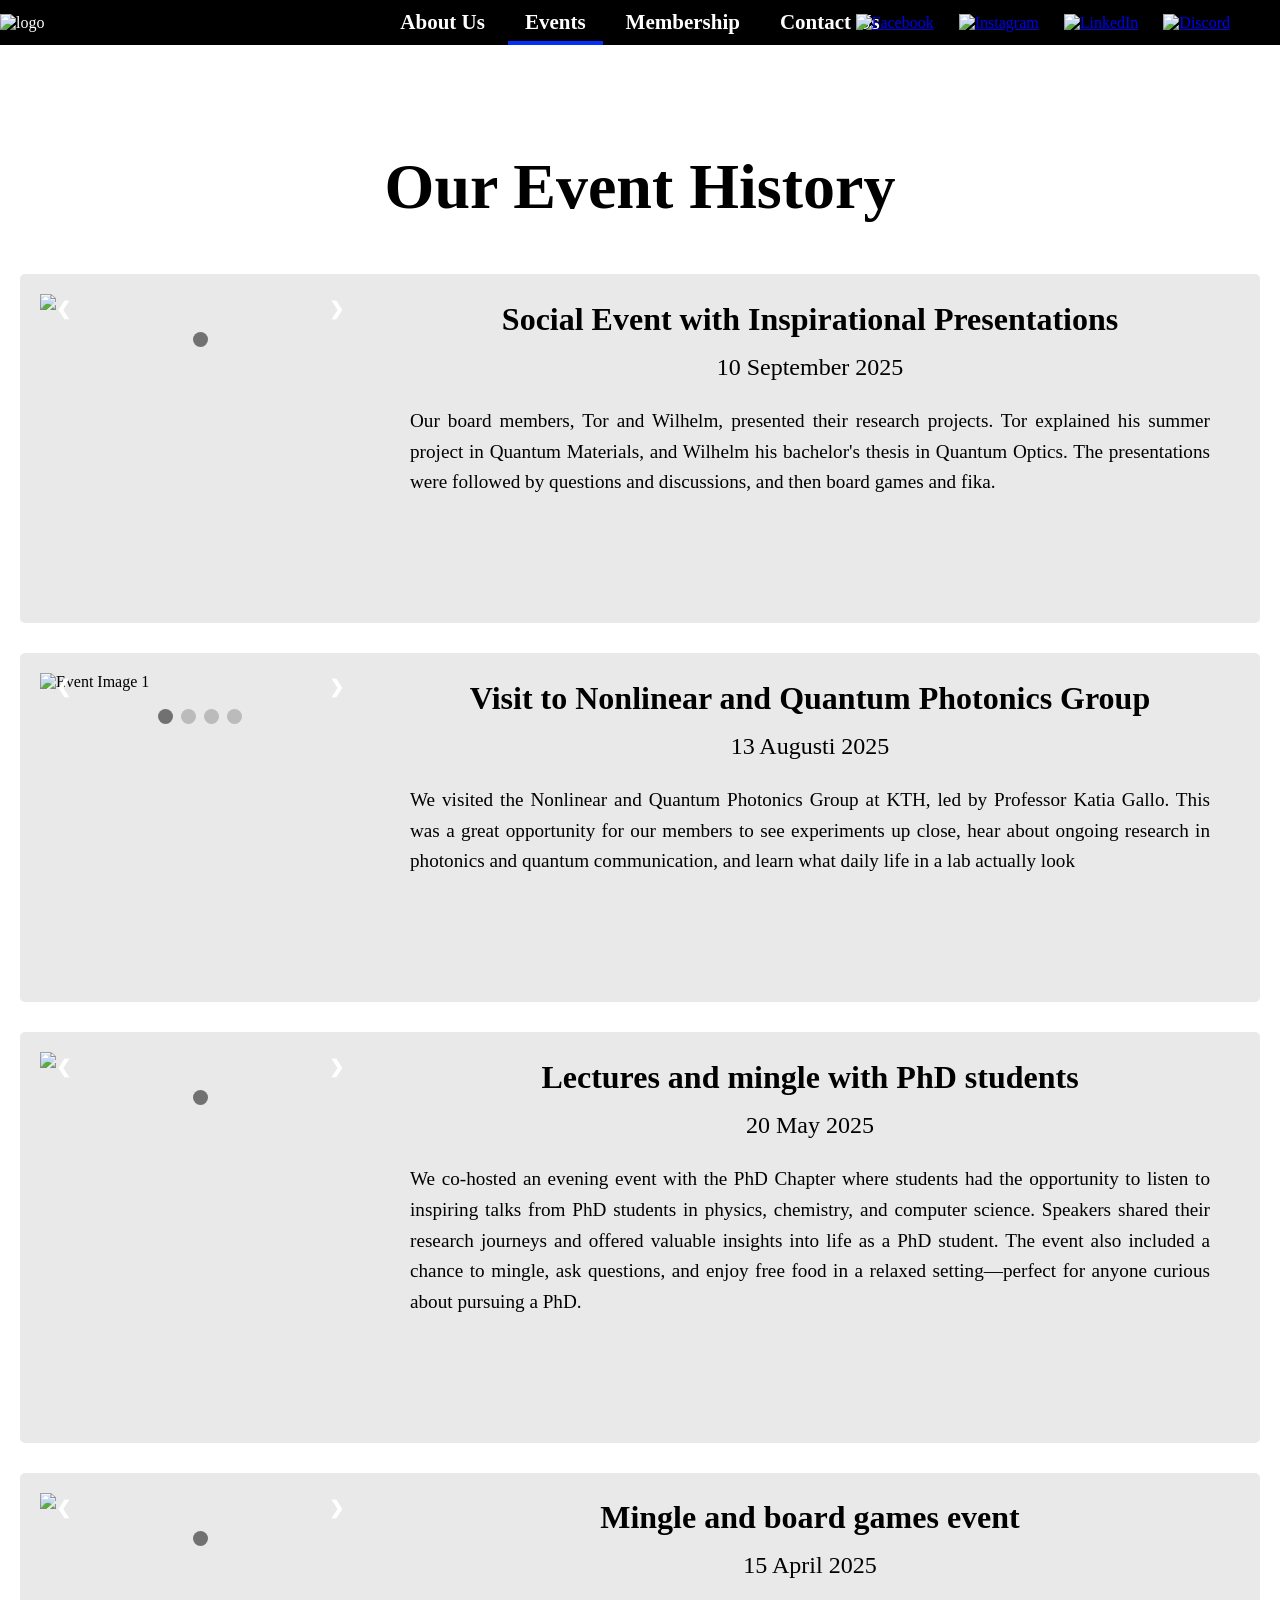
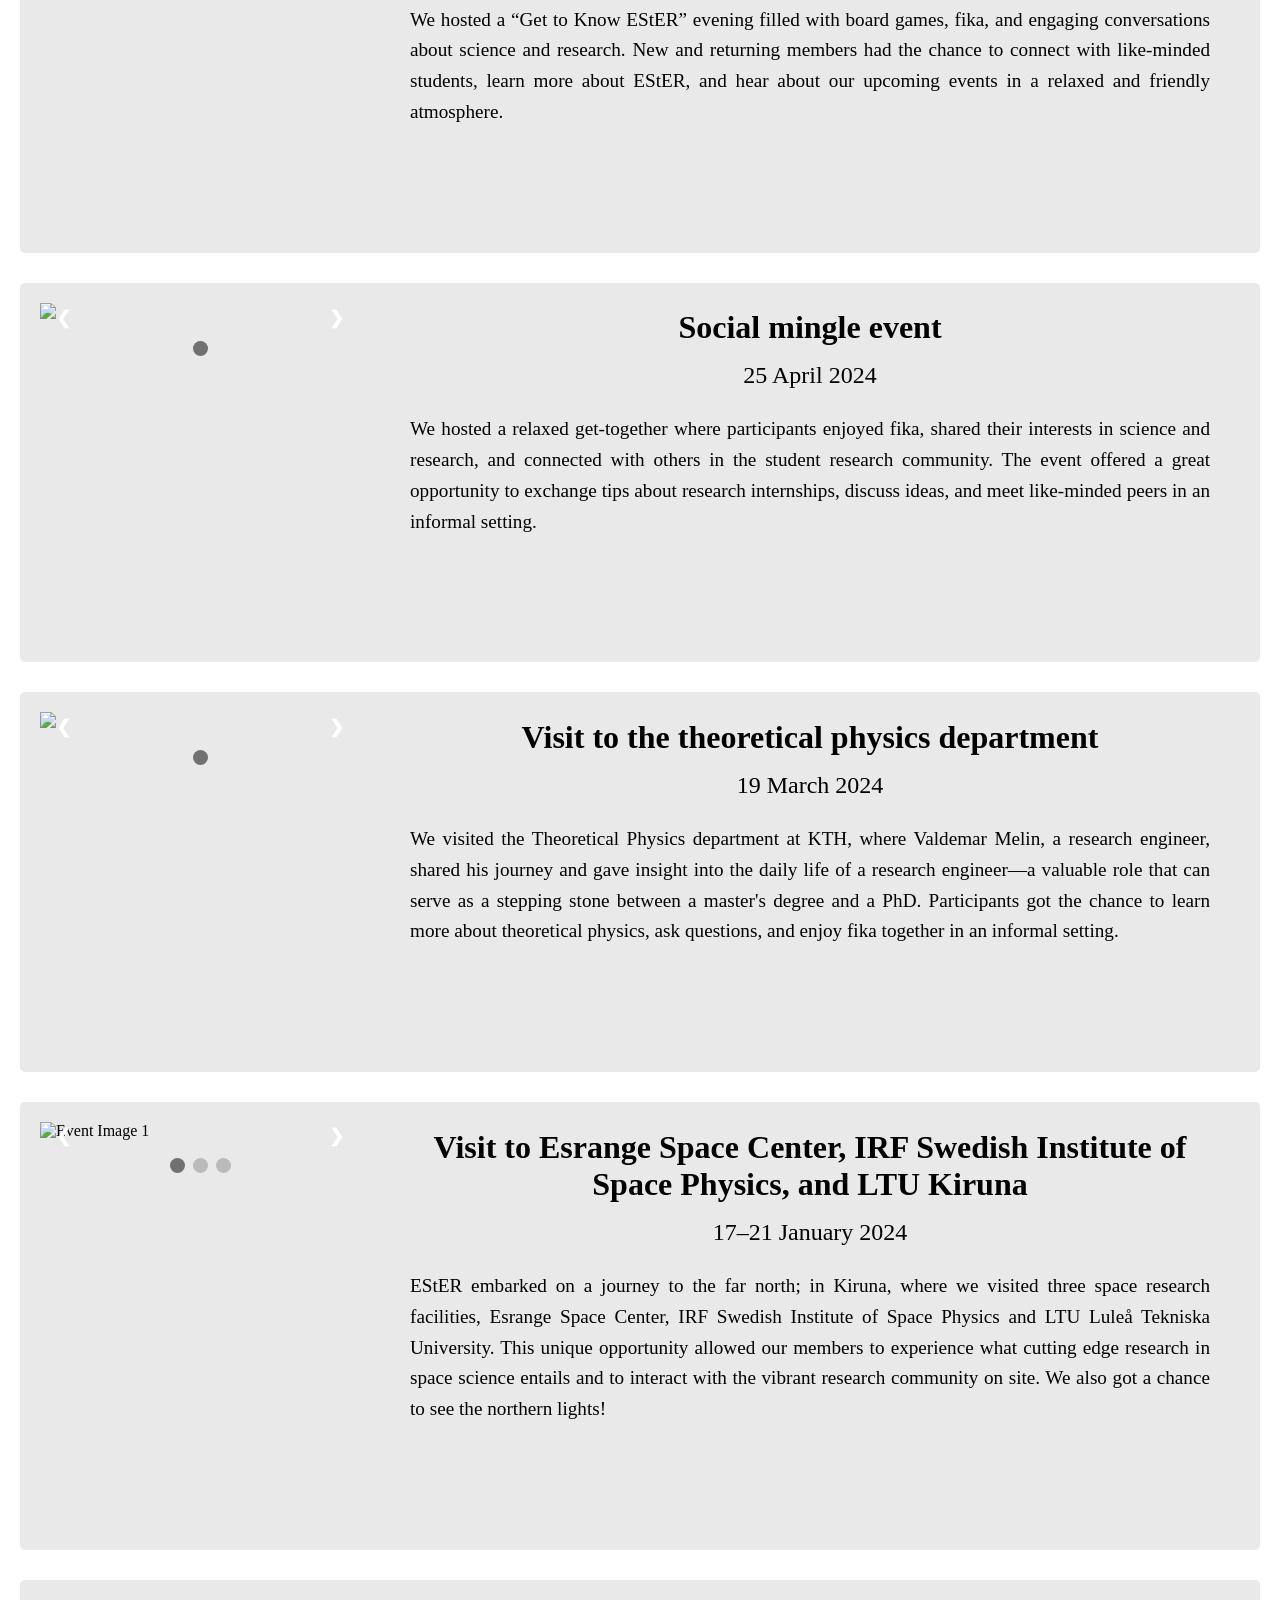
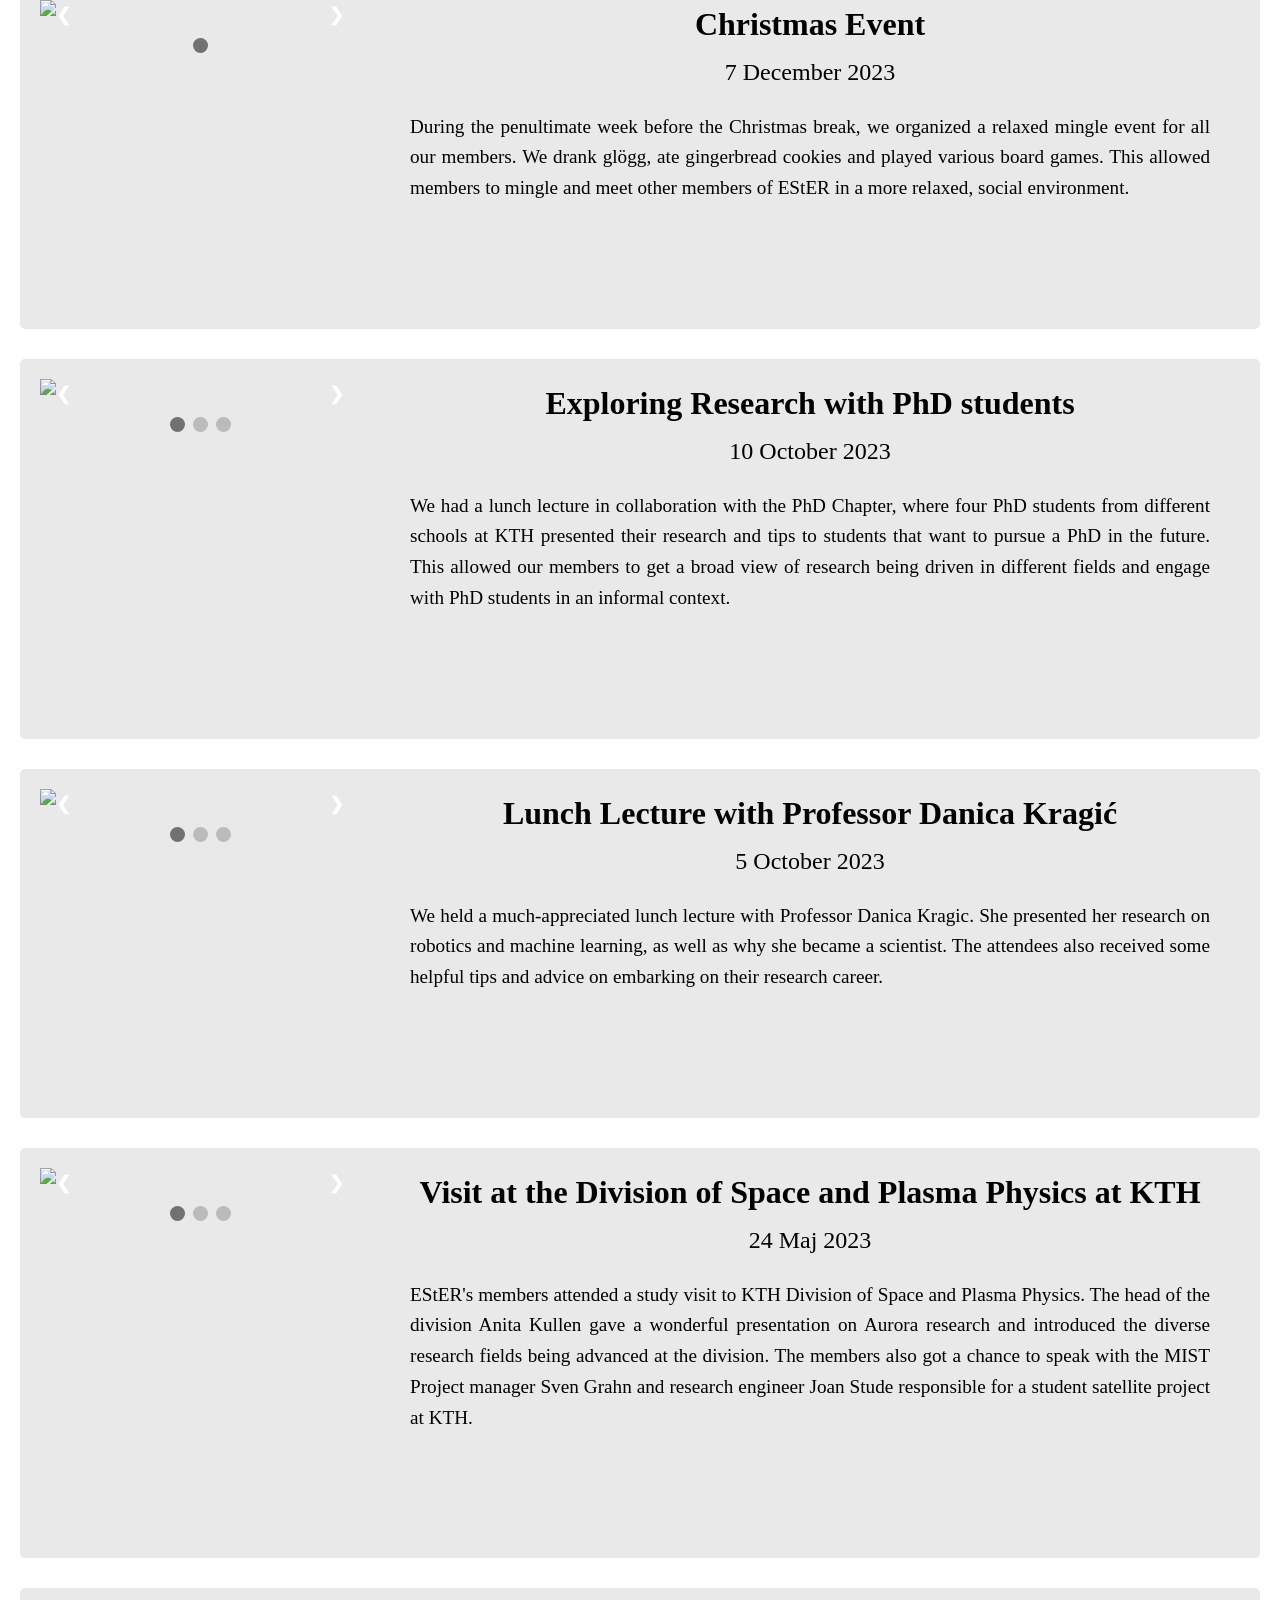
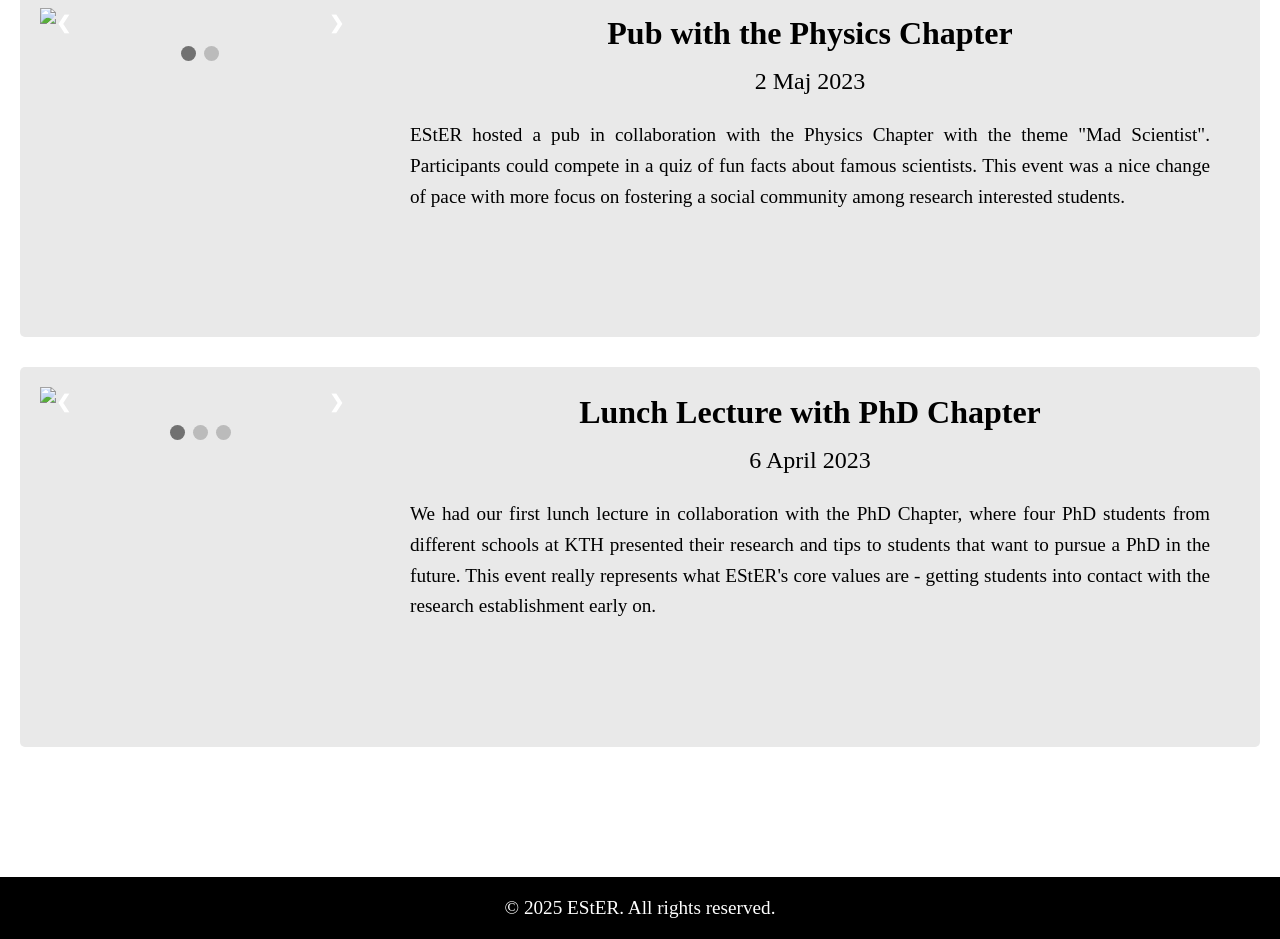
==== events.html @ afee4d82 "Added the two latest events Fixed bug with menu Added the english sign up button" ====
<!DOCTYPE html>
<html lang="en">
<head>
    <meta charset="UTF-8">
    <meta name="viewport" content="width=device-width, initial-scale=1.0">
    <title>Event History - EStER</title>
    <link rel="stylesheet" href="styles.css">
    <script defer src="script.js"></script>
</head>
<body>
    <header>
        <div class="header-container">
          <img id="logo" src="Pictures/logo.png" alt="logo">
          <nav>
            <a href="index.html#AboutUs" >About Us</a>
            <a href="events.html">Events</a>
            <a href="index.html#Membership">Membership</a>
            <a href="index.html#ContactUs">Contact Us</a>
          </nav>
          <div style="width:10%;"><!-- This empty div will balance the logo --></div>

          <div class="social-media-links">
            <a href="https://www.facebook.com/ester.kth" target="_blank">
              <img src="Pictures/facebook_icon.png" alt="Facebook">
            </a>
            <a href="https://www.instagram.com/ester.kth" target="_blank">
              <img src="Pictures/instagram_icon.png" alt="Instagram">
            </a>
            <a href="https://www.linkedin.com/company/esterkth" target="_blank">
              <img src="Pictures/linkedin_icon.png" alt="LinkedIn">
            </a>
            <a href="https://discord.gg/nryDUjJguH" target="_blank">
              <img src="Pictures/discord_icon.png" alt="Discord">
            </a>
            <!-- Add other social media links here -->
          </div>
        </div>
    </header>
    <main> 
        <section>
            <h1>Our Event History</h1>
            <!-- Event cards will go here -->
            <!-- Example of an event entry -->

            <article class="event13">
                <div class="event-content">
                    <div class="event-slideshow">
                        <!-- Slideshow container -->
                        <div class="slideshow-container">
                            <!-- Full-width images with number and caption text -->
                            <div class="mySlides fade">
                                <img src="Pictures/Events/SocialEvent200910/IMG_TOR.jpg" height="400">
                            </div>
                            
                            <!-- Next and previous buttons -->
                            <a class="prev" onclick="plusSlides(-1)">&#10094;</a>
                            <a class="next" onclick="plusSlides(1)">&#10095;</a>
                        </div>
                        <br>
            
                        <!-- The dots/circles -->
                        <div style="text-align:center">
                            <span class="dot" onclick="currentSlide(1)"></span> 
                        </div>
                    </div>
                    
                    <div class="event-details">
                        <h2>Social Event with Inspirational Presentations</h2>
                        <p class="event-date">10 September 2025</p>
                        <p class="event-description">Our board members, Tor and Wilhelm, presented their research projects. Tor explained his summer project in Quantum Materials, and Wilhelm his bachelor's thesis in Quantum Optics. The presentations were followed by questions and discussions, and then board games and fika.</p>
                    </div>
                </div>
            </article>

            <article class="event12">
                <div class="event-content">
                    <div class="event-slideshow">
                        <!-- Slideshow container -->
                        <div class="slideshow-container">
                            <!-- Full-width images with number and caption text -->
                            <div class="mySlides fade">
                                <img src="Pictures/Events/LabTourNQP/BLUELIGHTS.JPG" height="400" alt="Event Image 1">
                            </div>
            
                            <div class="mySlides fade">
                                <img src="Pictures/Events/LabTourNQP/LEC.JPG" height="400" alt="Event Image 2">
                            </div>
            
                            <div class="mySlides fade">
                                <img src="Pictures/Events/LabTourNQP/POINTING.JPG" height="400" alt="Event Image 3">
                            </div>

                            <div class="mySlides fade">
                                <img src="Pictures/Events/LabTourNQP/REDLIGHTS.JPG" height="400" alt="Event Image 4">
                            </div>
            
                            <!-- Next and previous buttons -->
                            <a class="prev" onclick="plusSlides(-1)">&#10094;</a>
                            <a class="next" onclick="plusSlides(1)">&#10095;</a>
                        </div>
                        <br>
            
                        <!-- The dots/circles -->
                        <div style="text-align:center">
                            <span class="dot" onclick="currentSlide(1)"></span> 
                            <span class="dot" onclick="currentSlide(2)"></span> 
                            <span class="dot" onclick="currentSlide(3)"></span>
                            <span class="dot" onclick="currentSlide(4)"></span> 
                        </div>
                    </div>
                    
                    <div class="event-details">
                        <h2>Visit to Nonlinear and Quantum Photonics Group</h2>
                        <p class="event-date">13 Augusti 2025</p>
                        <p class="event-description">We visited the Nonlinear and Quantum Photonics Group at KTH, led by Professor Katia Gallo. This was a great opportunity for our members to see experiments up close, hear about ongoing research in photonics and quantum communication, and learn what daily life in a lab actually look</p>
                    </div>
                </div>
            </article>
            
            <article class="event11">
                <div class="event-content">
                    <div class="event-slideshow">
                        <!-- Slideshow container -->
                        <div class="slideshow-container">
                            <!-- Full-width images with number and caption text -->
                            <div class="mySlides fade">
                                <img src="Pictures/Events/phd_mingle.JPG" height="400">
                            </div>
            
                            <!-- Next and previous buttons -->
                            <a class="prev" onclick="plusSlides(-1)">&#10094;</a>
                            <a class="next" onclick="plusSlides(1)">&#10095;</a>
                        </div>
                        <br>
            
                        <!-- The dots/circles -->
                        <div style="text-align:center">
                            <span class="dot" onclick="currentSlide(1)"></span> 
                        </div>
                    </div>
                    
                    <div class="event-details">
                        <h2>Lectures and mingle with PhD students</h2>
                        <p class="event-date">20 May 2025</p>
                        <p class="event-description">We co-hosted an evening event with the PhD Chapter where students had the opportunity to
                            listen to inspiring talks from PhD students in physics, chemistry, and computer science.
                            Speakers shared their research journeys and offered valuable insights into life as a PhD
                            student. The event also included a chance to mingle, ask questions, and enjoy free food in a
                            relaxed setting—perfect for anyone curious about pursuing a PhD.</p>
                    </div>
                </div>
            </article>

            <article class="event10">
                <div class="event-content">
                    <div class="event-slideshow">
                        <!-- Slideshow container -->
                        <div class="slideshow-container">
                            <!-- Full-width images with number and caption text -->
                            <div class="mySlides fade">
                                <img src="Pictures/Events/social2025.png" height="400">
                            </div>
            
                            <!-- Next and previous buttons -->
                            <a class="prev" onclick="plusSlides(-1)">&#10094;</a>
                            <a class="next" onclick="plusSlides(1)">&#10095;</a>
                        </div>
                        <br>
            
                        <!-- The dots/circles -->
                        <div style="text-align:center">
                            <span class="dot" onclick="currentSlide(1)"></span> 
                        </div>
                    </div>
                    
                    <div class="event-details">
                        <h2>Mingle and board games event</h2>
                        <p class="event-date">15 April 2025</p>
                        <p class="event-description">We hosted a “Get to Know EStER” evening filled with board games, fika, and engaging
                            conversations about science and research. New and returning members had the chance to
                            connect with like-minded students, learn more about EStER, and hear about our upcoming
                            events in a relaxed and friendly atmosphere.</p>
                    </div>
                </div>
            </article>

            <article class="event9">
                <div class="event-content">
                    <div class="event-slideshow">
                        <!-- Slideshow container -->
                        <div class="slideshow-container">
                            <!-- Full-width images with number and caption text -->
                            <div class="mySlides fade">
                                <img src="Pictures/Events/social2024.png" height="400">
                            </div>
            
                            <!-- Next and previous buttons -->
                            <a class="prev" onclick="plusSlides(-1)">&#10094;</a>
                            <a class="next" onclick="plusSlides(1)">&#10095;</a>
                        </div>
                        <br>
            
                        <!-- The dots/circles -->
                        <div style="text-align:center">
                            <span class="dot" onclick="currentSlide(1)"></span> 
                        </div>
                    </div>
                    
                    <div class="event-details">
                        <h2>Social mingle event</h2>
                        <p class="event-date">25 April 2024</p>
                        <p class="event-description">We hosted a relaxed get-together where participants enjoyed fika, shared their interests in
                            science and research, and connected with others in the student research community. The event
                            offered a great opportunity to exchange tips about research internships, discuss ideas, and
                            meet like-minded peers in an informal setting.</p>
                    </div>
                </div>
            </article>

            <article class="event8">
                <div class="event-content">
                    <div class="event-slideshow">
                        <!-- Slideshow container -->
                        <div class="slideshow-container">
                            <!-- Full-width images with number and caption text -->
                            <div class="mySlides fade">
                                <img src="Pictures/Events/valdemar_melin.png" height="400">
                            </div>
            
                            <!-- Next and previous buttons -->
                            <a class="prev" onclick="plusSlides(-1)">&#10094;</a>
                            <a class="next" onclick="plusSlides(1)">&#10095;</a>
                        </div>
                        <br>
            
                        <!-- The dots/circles -->
                        <div style="text-align:center">
                            <span class="dot" onclick="currentSlide(1)"></span> 
                        </div>
                    </div>
                    
                    <div class="event-details">
                        <h2>Visit to the theoretical physics department</h2>
                        <p class="event-date">19 March 2024</p>
                        <p class="event-description">We visited the Theoretical Physics department at KTH, where Valdemar Melin, a research
                            engineer, shared his journey and gave insight into the daily life of a research engineer—a
                            valuable role that can serve as a stepping stone between a master's degree and a PhD.
                            Participants got the chance to learn more about theoretical physics, ask questions, and enjoy
                            fika together in an informal setting.</p>
                    </div>
                </div>
            </article>

            <article class="event7">
                <div class="event-content">
                    <div class="event-slideshow">
                        <!-- Slideshow container -->
                        <div class="slideshow-container">
                            <!-- Full-width images with number and caption text -->
                            <div class="mySlides fade">
                                <img src="Pictures/Events/Kiruna/IRF.jpeg" height="400" alt="Event Image 1">
                            </div>
            
                            <div class="mySlides fade">
                                <img src="Pictures/Events/Kiruna/rocket.jpg" height="400" alt="Event Image 2">
                            </div>
            
                            <div class="mySlides fade">
                                <img src="Pictures/Events/Kiruna/cafeteria.jpg" height="400" alt="Event Image 3">
                            </div>
            
                            <!-- Next and previous buttons -->
                            <a class="prev" onclick="plusSlides(-1)">&#10094;</a>
                            <a class="next" onclick="plusSlides(1)">&#10095;</a>
                        </div>
                        <br>
            
                        <!-- The dots/circles -->
                        <div style="text-align:center">
                            <span class="dot" onclick="currentSlide(1)"></span> 
                            <span class="dot" onclick="currentSlide(2)"></span> 
                            <span class="dot" onclick="currentSlide(3)"></span> 
                        </div>
                    </div>
                    
                    <div class="event-details">
                        <h2>Visit to Esrange Space Center, IRF Swedish Institute of Space Physics, and LTU Kiruna</h2>
                        <p class="event-date">17&ndash;21 January 2024</p>
                        <p class="event-description">EStER embarked on a journey to the far north; in Kiruna, where we visited three space research facilities, Esrange Space Center, IRF Swedish Institute of Space Physics and LTU Lule&aring; Tekniska University. This unique opportunity allowed our members to experience what cutting edge research in space science entails and to interact with the vibrant research community on site. We also got a chance to see the northern lights!</p>
                    </div>
                </div>
            </article>

            <article class="event6">
                <div class="event-content">
                    <div class="event-slideshow">
                        <!-- Slideshow container -->
                        <div class="slideshow-container">
                            <!-- Full-width images with number and caption text -->
                            <div class="mySlides fade">
                                <img src="Pictures/Events/Christmas/instagram-christmas-event.png" height="400">
                            </div>
            
                            <!-- Next and previous buttons -->
                            <a class="prev" onclick="plusSlides(-1)">&#10094;</a>
                            <a class="next" onclick="plusSlides(1)">&#10095;</a>
                        </div>
                        <br>
            
                        <!-- The dots/circles -->
                        <div style="text-align:center">
                            <span class="dot" onclick="currentSlide(1)"></span> 
                        </div>
                    </div>
                    
                    <div class="event-details">
                        <h2>Christmas Event</h2>
                        <p class="event-date">7 December 2023</p>
                        <p class="event-description">During the penultimate week before the Christmas break, we organized a relaxed mingle event for all our members. We drank gl&ouml;gg, ate gingerbread cookies and played various board games. This allowed members to mingle and meet other members of EStER in a more relaxed, social environment.</p>
                    </div>
                </div>
            </article>

            <article class="event5">
                <div class="event-content">
                    <div class="event-slideshow">
                        <!-- Slideshow container -->
                        <div class="slideshow-container">
                            <!-- Full-width images with number and caption text -->
                            <div class="mySlides fade">
                                <img src="Pictures/Events/PhDChapter3/IMG_0567.jpg" height="400">
                            </div>
            
                            <div class="mySlides fade">
                                <img src="Pictures/Events/PhDChapter3/IMG_0568.jpg" height="400">
                            </div>
            
                            <div class="mySlides fade">
                                <img src="Pictures/Events/PhDChapter3/IMG_0570.jpg" height="400">
                            </div>
            
                            <!-- Next and previous buttons -->
                            <a class="prev" onclick="plusSlides(-1)">&#10094;</a>
                            <a class="next" onclick="plusSlides(1)">&#10095;</a>
                        </div>
                        <br>
            
                        <!-- The dots/circles -->
                        <div style="text-align:center">
                            <span class="dot" onclick="currentSlide(1)"></span> 
                            <span class="dot" onclick="currentSlide(2)"></span> 
                            <span class="dot" onclick="currentSlide(3)"></span> 
                        </div>
                    </div>
                    
                    <div class="event-details">
                        <h2>Exploring Research with PhD students</h2>
                        <p class="event-date">10 October 2023</p>
                        <p class="event-description">We had a lunch lecture in collaboration with the PhD Chapter, where four PhD students from different schools at KTH presented their research and tips to students that want to pursue a PhD in the future. This allowed our members to get a broad view of research being driven in different fields and engage with PhD students in an informal context.</p>
                    </div>
                </div>
            </article>

            <article class="event4">
                <div class="event-content">
                    <div class="event-slideshow">
                        <!-- Slideshow container -->
                        <div class="slideshow-container">
                            <!-- Full-width images with number and caption text -->
                            <div class="mySlides fade">
                                <img src="Pictures/Events/DanicaLunchLecture/IMG_0462.jpg" height="400">
                            </div>
            
                            <div class="mySlides fade">
                                <img src="Pictures/Events/DanicaLunchLecture/DSC_4366.JPG" height="400">
                            </div>
            
                            <div class="mySlides fade">
                                <img src="Pictures/Events/DanicaLunchLecture/IMG_0465.jpg" height="400">
                            </div>
            
                            <!-- Next and previous buttons -->
                            <a class="prev" onclick="plusSlides(-1)">&#10094;</a>
                            <a class="next" onclick="plusSlides(1)">&#10095;</a>
                        </div>
                        <br>
            
                        <!-- The dots/circles -->
                        <div style="text-align:center">
                            <span class="dot" onclick="currentSlide(1)"></span> 
                            <span class="dot" onclick="currentSlide(2)"></span> 
                            <span class="dot" onclick="currentSlide(3)"></span> 
                        </div>
                    </div>
                    
                    <div class="event-details">
                        <h2>Lunch Lecture with Professor Danica Kragi&#263;</h2>
                        <p class="event-date">5 October 2023</p>
                        <p class="event-description">We held a much-appreciated lunch lecture with Professor Danica Kragic. She presented her research on robotics and machine learning, as well as why she became a scientist. The attendees also received some helpful tips and advice on embarking on their research career.</p>
                    </div>
                </div>
            </article>

            <article class="event3">
                <div class="event-content">
                    <div class="event-slideshow">
                        <!-- Slideshow container -->
                        <div class="slideshow-container">
                            <!-- Full-width images with number and caption text -->
                            <div class="mySlides fade">
                                <img src="Pictures/Events/SPPVisit/IMG_4435.jpg" height="400">
                            </div>
            
                            <div class="mySlides fade">
                                <img src="Pictures/Events/SPPVisit/IMG_4436.jpg" height="400">
                            </div>
            
                            <div class="mySlides fade">
                                <img src="Pictures/Events/SPPVisit/IMG_5540.jpg" height="400">
                            </div>
            
                            <!-- Next and previous buttons -->
                            <a class="prev" onclick="plusSlides(-1)">&#10094;</a>
                            <a class="next" onclick="plusSlides(1)">&#10095;</a>
                        </div>
                        <br>
            
                        <!-- The dots/circles -->
                        <div style="text-align:center">
                            <span class="dot" onclick="currentSlide(1)"></span> 
                            <span class="dot" onclick="currentSlide(2)"></span> 
                            <span class="dot" onclick="currentSlide(3)"></span> 
                        </div>
                    </div>
                    
                    <div class="event-details">
                        <h2>Visit at the Division of Space and Plasma Physics at KTH</h2>
                        <p class="event-date">24 Maj 2023</p>
                        <p class="event-description">EStER's members attended a study visit to KTH Division of Space and Plasma Physics. The head of the division Anita Kullen gave a wonderful presentation on Aurora research and introduced the diverse research fields being advanced at the division. The members also got a chance to speak with the MIST Project manager Sven Grahn and research engineer Joan Stude responsible for a student satellite project at KTH.</p>
                    </div>
                </div>
            </article>

            <article class="event2">
                <div class="event-content">
                    <div class="event-slideshow">
                        <!-- Slideshow container -->
                        <div class="slideshow-container">
                            <!-- Full-width images with number and caption text -->
                            <div class="mySlides fade">
                                <img src="Pictures/Events/PhysicsChapterPub/IMG_4289.jpg" height="400">
                            </div>

                            <div class="mySlides fade">
                                <img src="Pictures/Events/PhysicsChapterPub/IMG_4291.jpg" height="400">
                            </div>
            
                            <!-- Next and previous buttons -->
                            <a class="prev" onclick="plusSlides(-1)">&#10094;</a>
                            <a class="next" onclick="plusSlides(1)">&#10095;</a>
                        </div>
                        <br>
            
                        <!-- The dots/circles -->
                        <div style="text-align:center">
                            <span class="dot" onclick="currentSlide(1)"></span> 
                            <span class="dot" onclick="currentSlide(2)"></span> 
                        </div>
                    </div>
                    
                    <div class="event-details">
                        <h2>Pub with the Physics Chapter</h2>
                        <p class="event-date">2 Maj 2023</p>
                        <p class="event-description">EStER hosted a pub in collaboration with the Physics Chapter with the theme "Mad Scientist". Participants could compete in a quiz of fun facts about famous scientists. This event was a nice change of pace with more focus on fostering a social community among research interested students.</p>
                    </div>
                </div>
            </article>

            <article class="event1">
                <div class="event-content">
                    <div class="event-slideshow">
                        <!-- Slideshow container -->
                        <div class="slideshow-container">
                            <!-- Full-width images with number and caption text -->
                            <div class="mySlides fade">
                                <img src="Pictures/Events/PhDChapter1/IMG_4194.jpg" height="400">
                            </div>
            
                            <div class="mySlides fade">
                                <img src="Pictures/Events/PhDChapter1/IMG_4195.jpg" height="400">
                            </div>
            
                            <div class="mySlides fade">
                                <img src="Pictures/Events/PhDChapter1/IMG_4197.jpg" height="400">
                            </div>
            
                            <!-- Next and previous buttons -->
                            <a class="prev" onclick="plusSlides(-1)">&#10094;</a>
                            <a class="next" onclick="plusSlides(1)">&#10095;</a>
                        </div>
                        <br>
            
                        <!-- The dots/circles -->
                        <div style="text-align:center">
                            <span class="dot" onclick="currentSlide(1)"></span> 
                            <span class="dot" onclick="currentSlide(2)"></span> 
                            <span class="dot" onclick="currentSlide(3)"></span> 
                        </div>
                    </div>
                    
                    <div class="event-details">
                        <h2>Lunch Lecture with PhD Chapter</h2>
                        <p class="event-date">6 April 2023</p>
                        <p class="event-description">We had our first lunch lecture in collaboration with the PhD Chapter, where four PhD students from different schools at KTH presented their research and tips to students that want to pursue a PhD in the future. This event really represents what EStER's core values are - getting students into contact with the research establishment early on.</p>
                    </div>
                </div>
            </article>
            
            <!-- More event entries -->
        </section>
    </main> 
    <footer>
        <p>&copy; 2025 EStER. All rights reserved.</p>
    </footer>
</body>
</html>
---- styles.css ----
@font-face {
font-family: 'WixMadeforDisplay-VariableFont';
src: url('WixMadeforDisplay-VariableFont_wght.ttf')
}
body {
margin: 0;
padding: 0;
font-family: 'WixMadeforDisplay-VariableFont';
}
/* Header styles */
header {
background-color: #000000;
font-family: 'WixMadeforDisplay-VariableFont';
color: #ffffff;
position: fixed;
top: 0;
left: 0;
width: 100%;
z-index: 10;
}
.header-container {
display: flex;
justify-content: space-between;
align-items: center;
position: relative;
height: 100%;
}
/* Navigation links */
nav {
position: relative;
display: flex;
justify-content: center;
align-items: center;
}
nav a {
position: relative;
margin: 0 0px;
padding: 10px 20px;
color: #ffffff;
text-decoration: none;
font-weight: bold;
font-size: 21px;
}
nav a::before, nav a:hover::before {
content: '';
display: inline-block;
position: absolute;
bottom: 0;
left: 0;
width: 0;
height: 4px;
background-color: #002fff; /* 46b2ff#1017a7*/
}
nav :not(.active):hover::before {
width: calc(100% - 6px);
margin: 0 3px;
background-color: #002fffa9; /* Change this color for the hover line */
}
nav a.active::before {
position: absolute;
width: calc(100% - 6px);
margin: 0 3px;
right: auto;
}


/* kill the gray/white click highlight */
nav a,
nav a:hover,
nav a:active,
nav a:focus {
  background: transparent !important;
  box-shadow: none !important;
}

/* accessibility: show outline only for keyboard navigation */
nav a:focus {
  outline: none;
}
nav a:focus-visible {
  outline: 2px solid #002fff;
  outline-offset: 4px;
}

/* avoid mobile tap highlight */
nav {
  -webkit-tap-highlight-color: transparent;
}



/* Logo */
#logo {
width: 10%;
transition: size 0.5s;
transition: background-color 0.3s ease;
cursor: pointer;
}
#logo:hover {
transform: scale(1.1);
}
.logo-link {
display: inline-block;
text-decoration: none;
}
/* Section styles */
section {
padding: 100px 0;
}
section h2 {
font-size: 2em;
margin-bottom: 40px;
text-align: center;
}
section p {
font-size: 1.2em;
line-height: 1.6;
max-width: 800px;
margin: 0 auto;
text-align: justify;
}

#signin-container {
    background-image: url('Pictures/membership_button.jpg');
}
#signin-link {
    text-decoration: none;  /* Optional: This will remove the underline from the link */
    color: rgb(0, 0, 0);  /* Change the color of the text to ensure it is visible against your background image */
}
.signin-button {
    display: inline-block;
    padding: 10px 20px;
    background-color: blue;
    color: white;
    text-decoration: none;
    border-radius: 5px;
    font-size: 18px;
    border: none;
    cursor: pointer;
}


/* Banner styles */
.banner {
position: relative;
height: calc(78vh - var(--header-height, 80px));
margin-top: var(--header-height, 80px);
display: flex;
align-items: center;
justify-content: center;
flex-direction: column;
text-align: center;
background-image: url('Pictures/background.jpg'); /* Replace with your image path */
background-size: cover; /* This will make sure the image covers the whole element */
background-position: center;
}
.banner h1 {
font-size: 4em;
margin: 0;
text-align: center;
margin-bottom: 10px;
}
.banner h2 {
font-size: 3em;
margin: 0;
text-align: center;
}
/* Image and text layout */
.image-text-container {
display: flex;
align-items: flex-start;
}
.image-text-container img {
width: 300px; /* Adjust the width as needed */
margin-right: 20px; /* Adjust the spacing between the image and text */
margin-top: 40px; /* Adjust as needed for more or less space */
}
.content-wrapper {
max-width: 800px; /* Adjust as needed, this should match the width of your text blocks */
margin: 0 auto; /* This centers the content-wrapper */
}
/* Center the image to the left */
.image-text-container p {
text-align: justify;
margin-top: 40px; /* Adjust as needed for more or less space */
}
/* Footer styles */
footer {
background-color: #000000;
padding: 20px 0;
color: #fff;
text-align: center;
}
footer p {
margin: 0;
font-size: 1.2em;
}

.event-images {
    display: flex;
    justify-content: center; /* Centers children horizontally */
    align-items: center; /* Centers children vertically (if you have varying image heights) */
    flex-wrap: wrap; /* Allows images to wrap onto the next line */
    gap: 10px; /* Optional: Adds some space between the images */
}

.event-images img {
    max-width: 25%; /* Ensures images are responsive and do not overflow their container */
    height: auto; /* Maintains aspect ratio */
}

.event-details h2 {
    margin-bottom: 10px; /* Adjusts the space between the title and the date */
    text-align: center; /* Centers the title if desired */
}

.event-details .event-date {
    margin-top: 0;
    margin-bottom: 20px; /* Adjusts the space between the date and the description */
    text-align: center; /* Centers the date if desired */
    font-size: 1.5em; /* Adjusts the size of the date text if needed */
}

.event-description {
    margin-bottom: 125px; /* Adjust this value to achieve the desired spacing */
}

section h1 {
    text-align: center; /* Centers the title text */
    font-size: 64px; /* Increases the font size, adjust as needed */
    margin-top: 50px; /* Adds space above the title, adjust as needed */
    margin-bottom: 50px; /* Adds space below the title, adjust as needed */
}

/* SOCIAL MEDIA ICONS */

.social-media-links {
    position: absolute;
    right: 50px;
    top: 50%;
    transform: translateY(-50%);
    display: flex;
    align-items: center;
}
  
.social-media-links a {
    margin-left: 25px; /* Space between icons */
}
  
.social-media-links img {
    width: 40px; /* Adjust size as needed */
    height: auto;
}


            /* EVENT PAGE SLIDESHOW */
.event-content {
    display: flex;
    flex-wrap: wrap; /* Allows the content to wrap onto the next line */
    justify-content: space-between; /* Spaces out the content evenly */
    align-items: stretch; /* Aligns items to the top */
    margin-left: auto; /* Centers the content horizontally */
    margin-right: auto; /* Centers the content horizontally */
    max-width: 1200px; /* Adjust the max width as needed */
    padding: 0 20px; /* Adds padding to the left and right */
    background-color: #e9e9e9; /* This will set the background color to gray */
    border-radius: 5px; /* Optional: adds rounded corners to the container */
    overflow: hidden; /* Ensures the content does not overflow the rounded corners */
    margin-bottom: 30px;
    
}


@media only screen and (max-width: 600px) {
    .event-slideshow, .event-details {
        margin-bottom: 20px; /* Adds space between the units on smaller screens */
    }
}


.event-slideshow {
    flex-basis: calc(30% - 40px); /* Adjusts the width minus the margin */
    margin: 20px 20px 20px 0;
}

.event-details {
    flex: 1; /* Takes up the remaining space */
    padding-left: 10px; /* Keeps some space inside the details section */
    padding-right: 10px;
}

/* Slideshow container */
.slideshow-container {
  max-width: 100%;
  position: relative;
  margin: auto;
}

/* Hide the images by default */
.mySlides {
    display: none;
}

/* Next & previous buttons */
.prev, .next {
    cursor: pointer;
    position: absolute;
    top: 50%;
    width: auto;
    padding: 16px;
    margin-top: -22px;
    color: white;
    font-weight: bold;
    font-size: 18px;
    transition: 0.6s ease;
    border-radius: 0 3px 3px 0;
    user-select: none;
}

/* Position the "next button" to the right */
.next {
    right: 0;
    border-radius: 3px 0 0 3px;
}

/* On hover, add a black background color with a little bit see-through */
.prev:hover, .next:hover {
    background-color: rgba(0,0,0,0.8);
}

/* Caption text */
.text {
    color: #f2f2f2;
    font-size: 15px;
    padding: 8px 12px;
    position: absolute;
    bottom: 8px;
    width: 100%;
    text-align: center;
}

/* Number text (1/3 etc) */
.numbertext {
    color: #f2f2f2;
    font-size: 12px;
    padding: 8px 12px;
    position: absolute;
    top: 0;
}

/* The dots/bullets/indicators */
.dot {
    cursor: pointer;
    height: 15px;
    width: 15px;
    margin: 0 2px;
    background-color: #bbb;
    border-radius: 50%;
    display: inline-block;
    transition: background-color 0.1s ease;
}

.active, .dot:hover {
    background-color: #717171;
}

@keyframes fade {
    from {opacity: .4} 
    to {opacity: 1}
}

/* On smaller screens, you might want to decrease the size of the slideshow and the details section */
@media only screen and (max-width: 600px) {
    .event-content {
        flex-direction: column;
    }
    .event-details {
        order: 1; /* This will ensure that the text appears after the image on smaller screens */
    }
}

.join-button {
  margin-top: 20px;
  display: inline-flex;      
  align-items: center;       /* vertical centering */
  justify-content: center;   /* horizontal centering */
  height: 70px;              /* FIXED vertical size */
  width: 230px;              /* optional: same width too */
  
  background-color: #002fff;
  color: white;
  font-size: 22px;
  font-weight: bold;
  text-decoration: none;
  border-radius: 12px;
  box-shadow: 0 8px 20px rgba(0,0,0,0.25);
  transition: transform 0.2s ease, background-color 0.3s ease;
}
  .join-button:hover {
    /*background-color: #ffffff;      /* darker hover color */
    transform: scale(1.05);         /* slight zoom effect */
  }
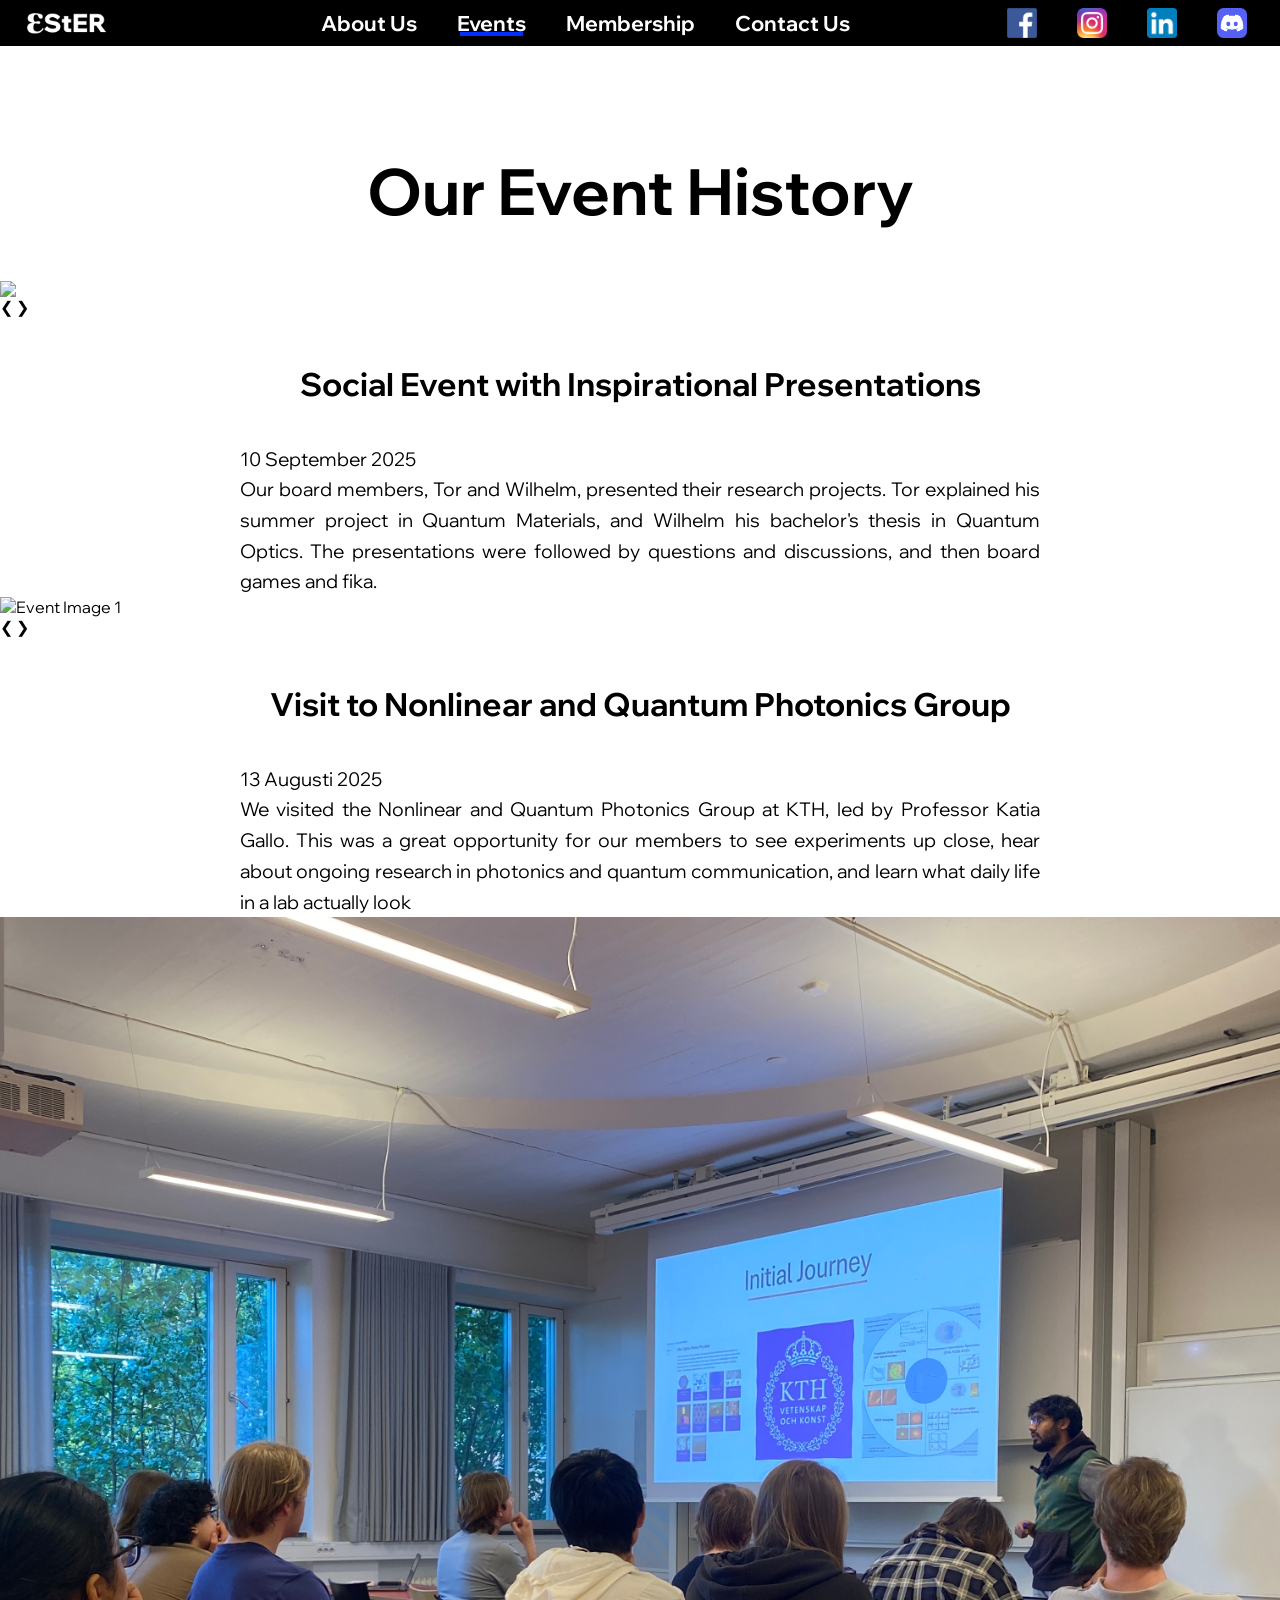
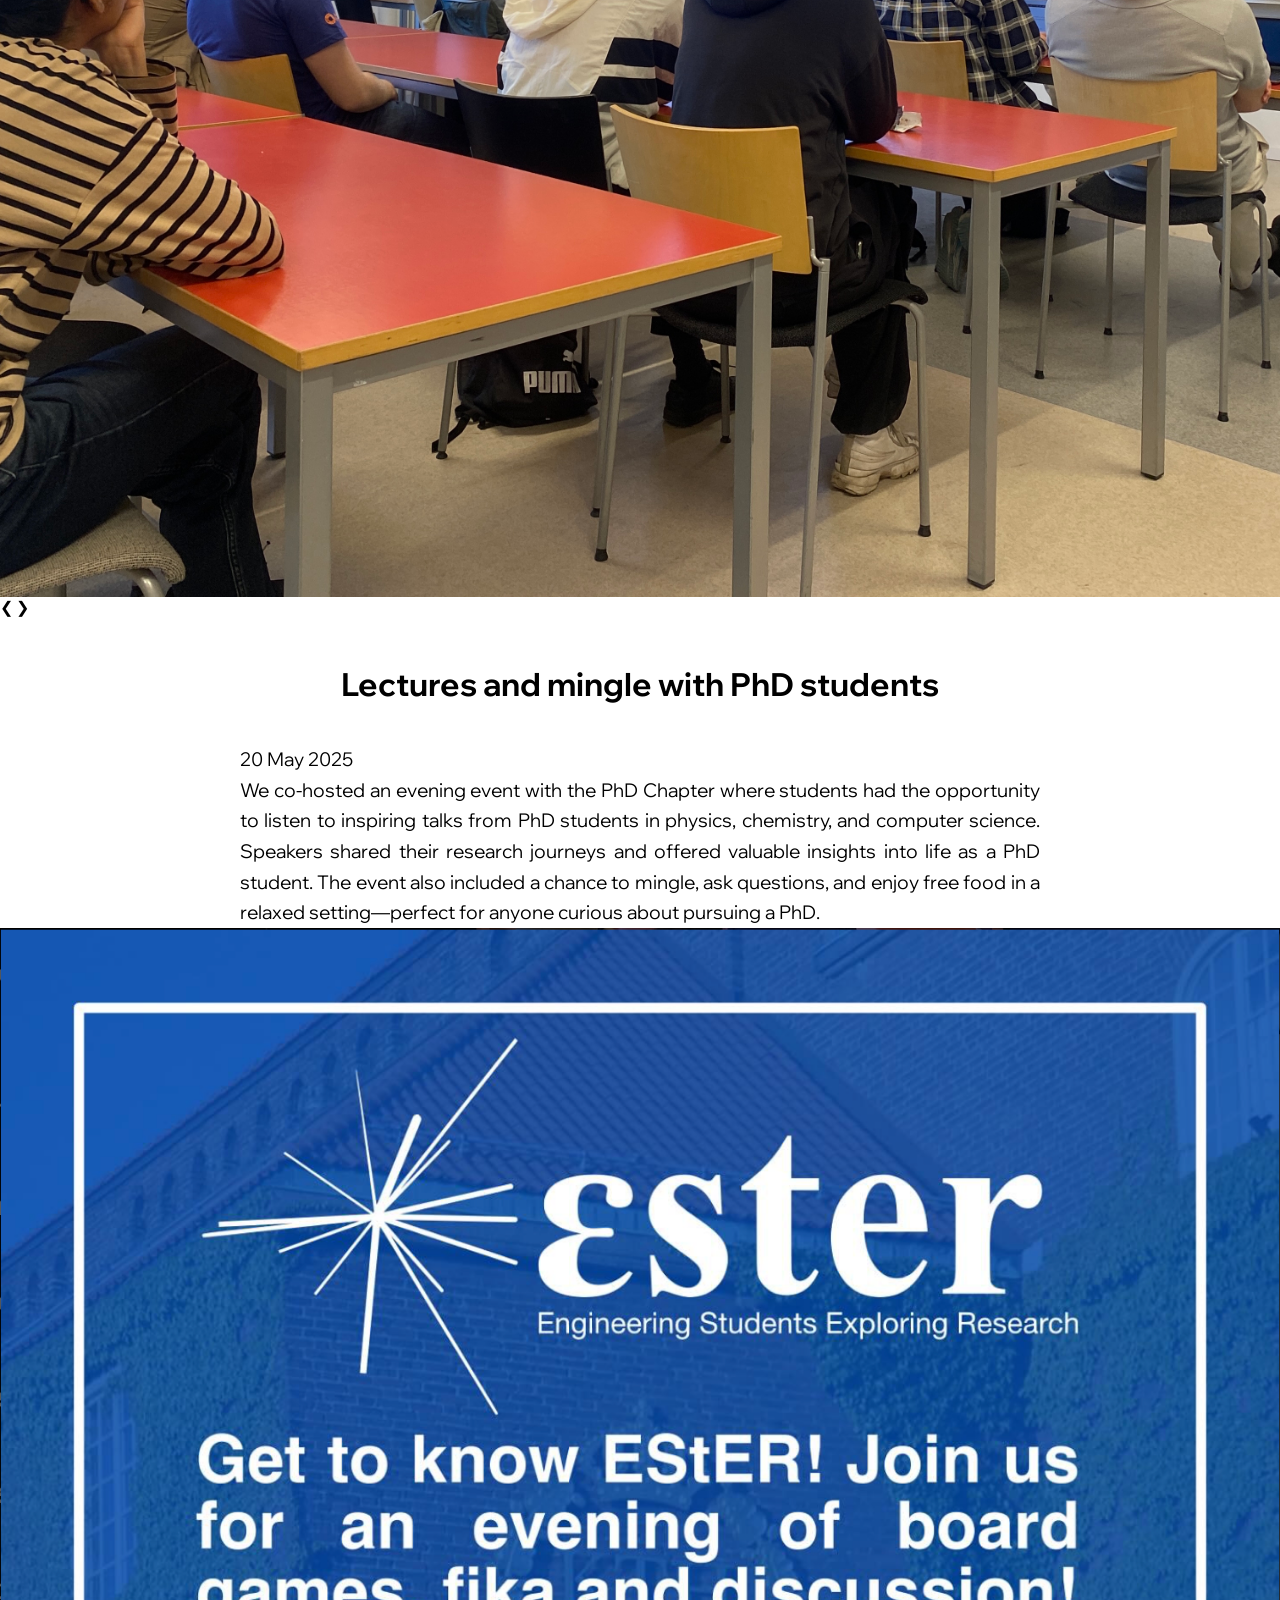
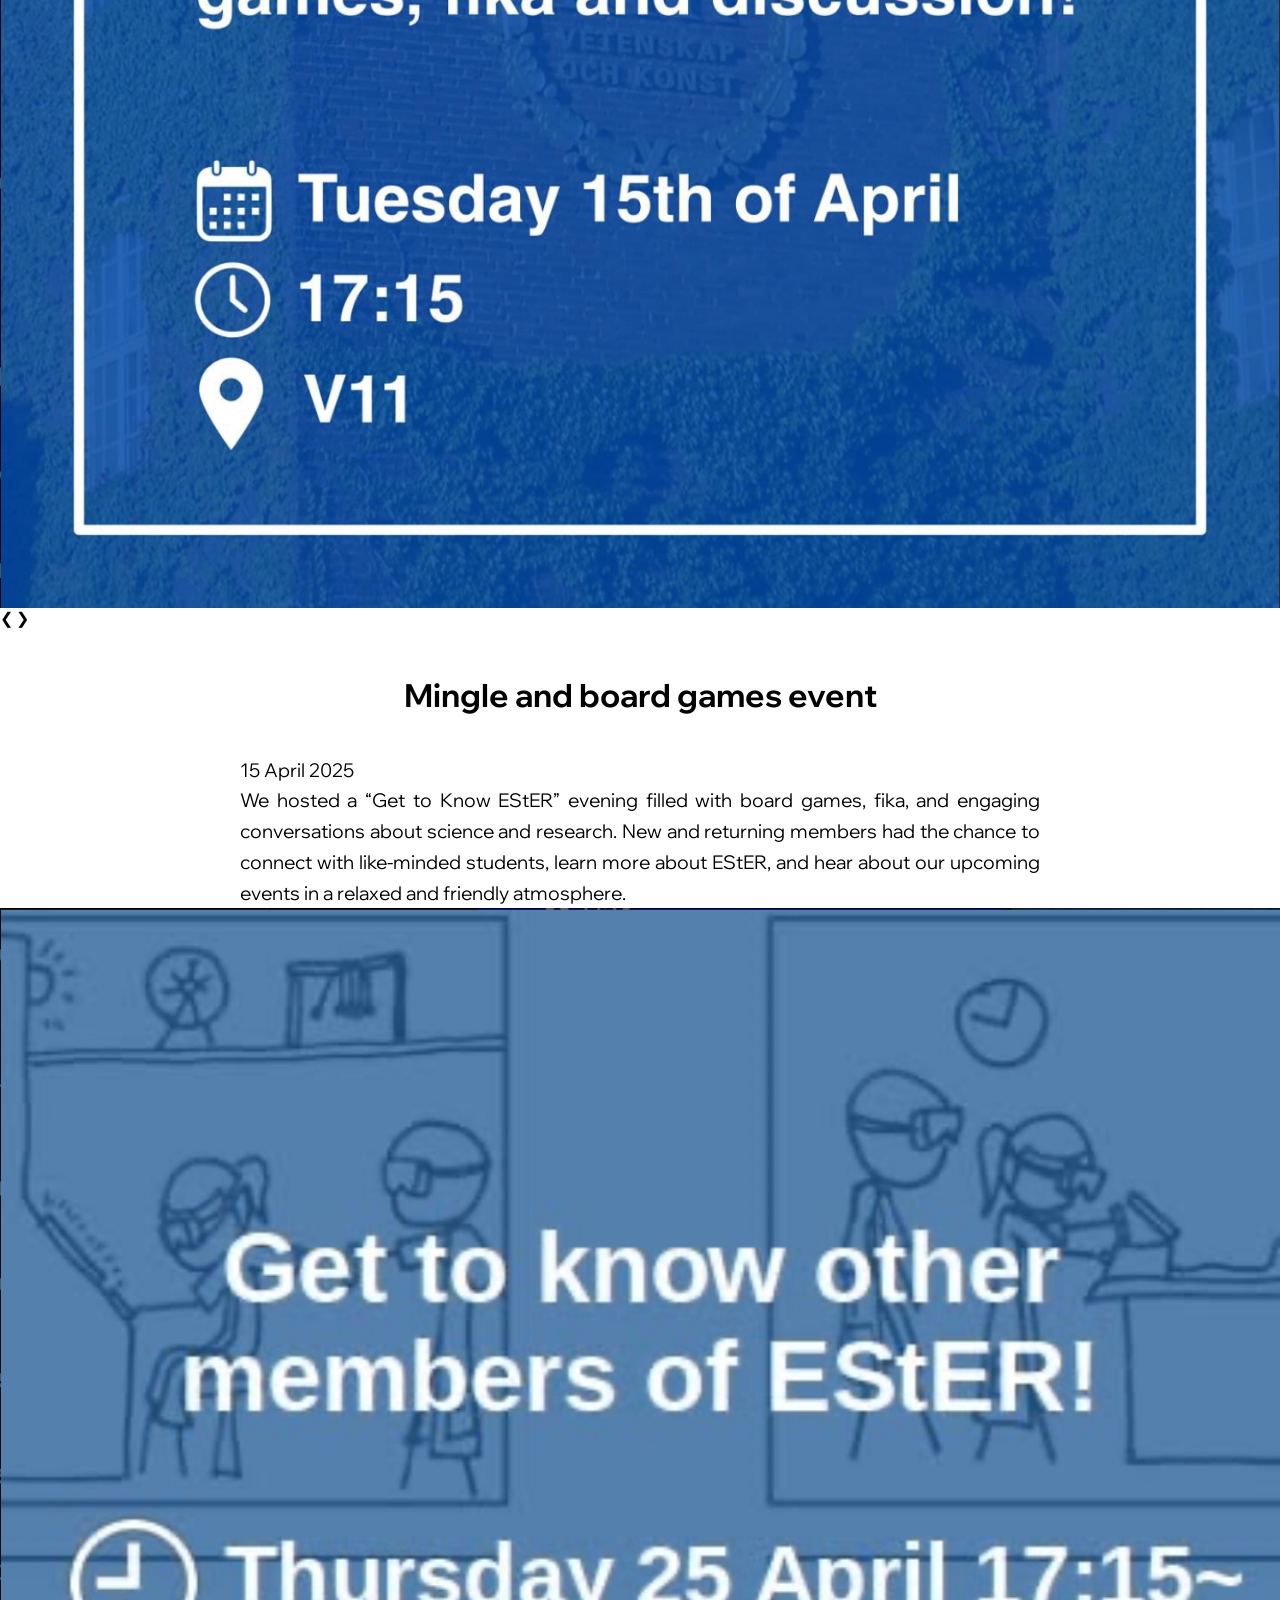
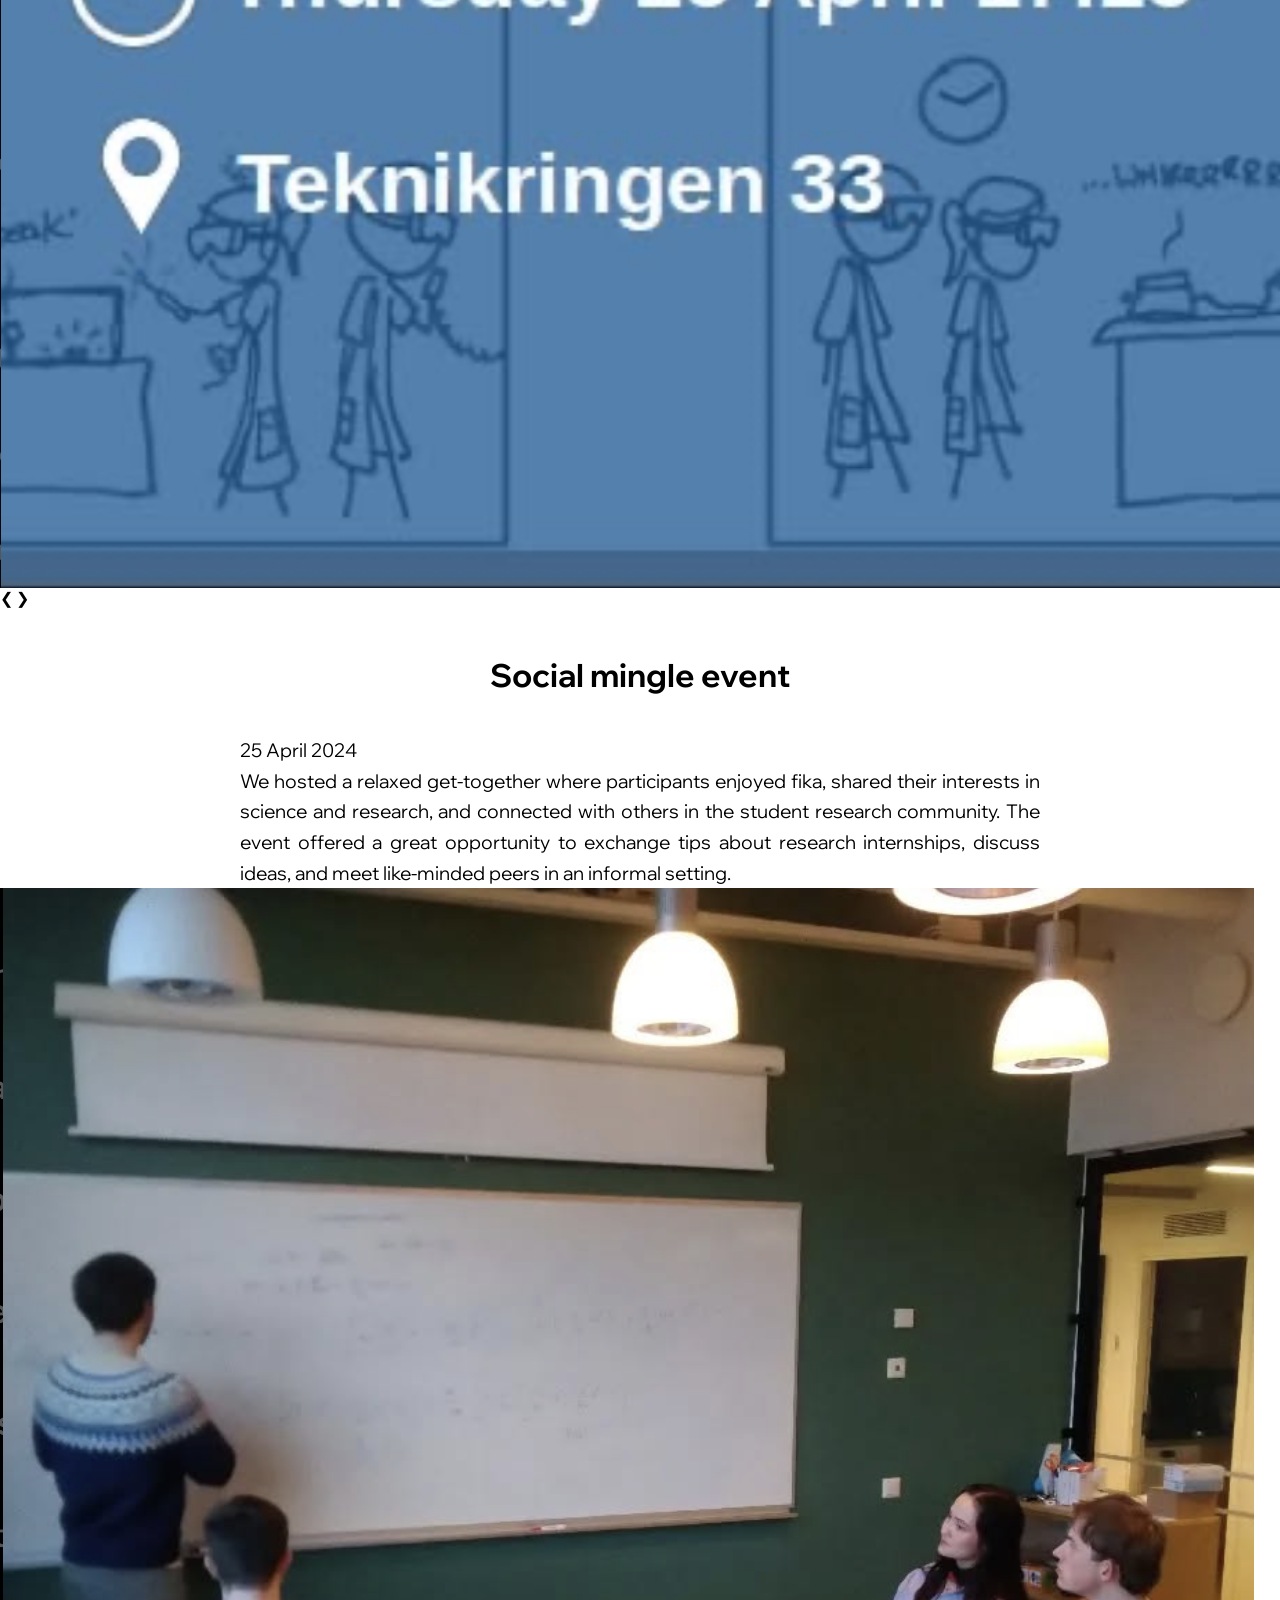
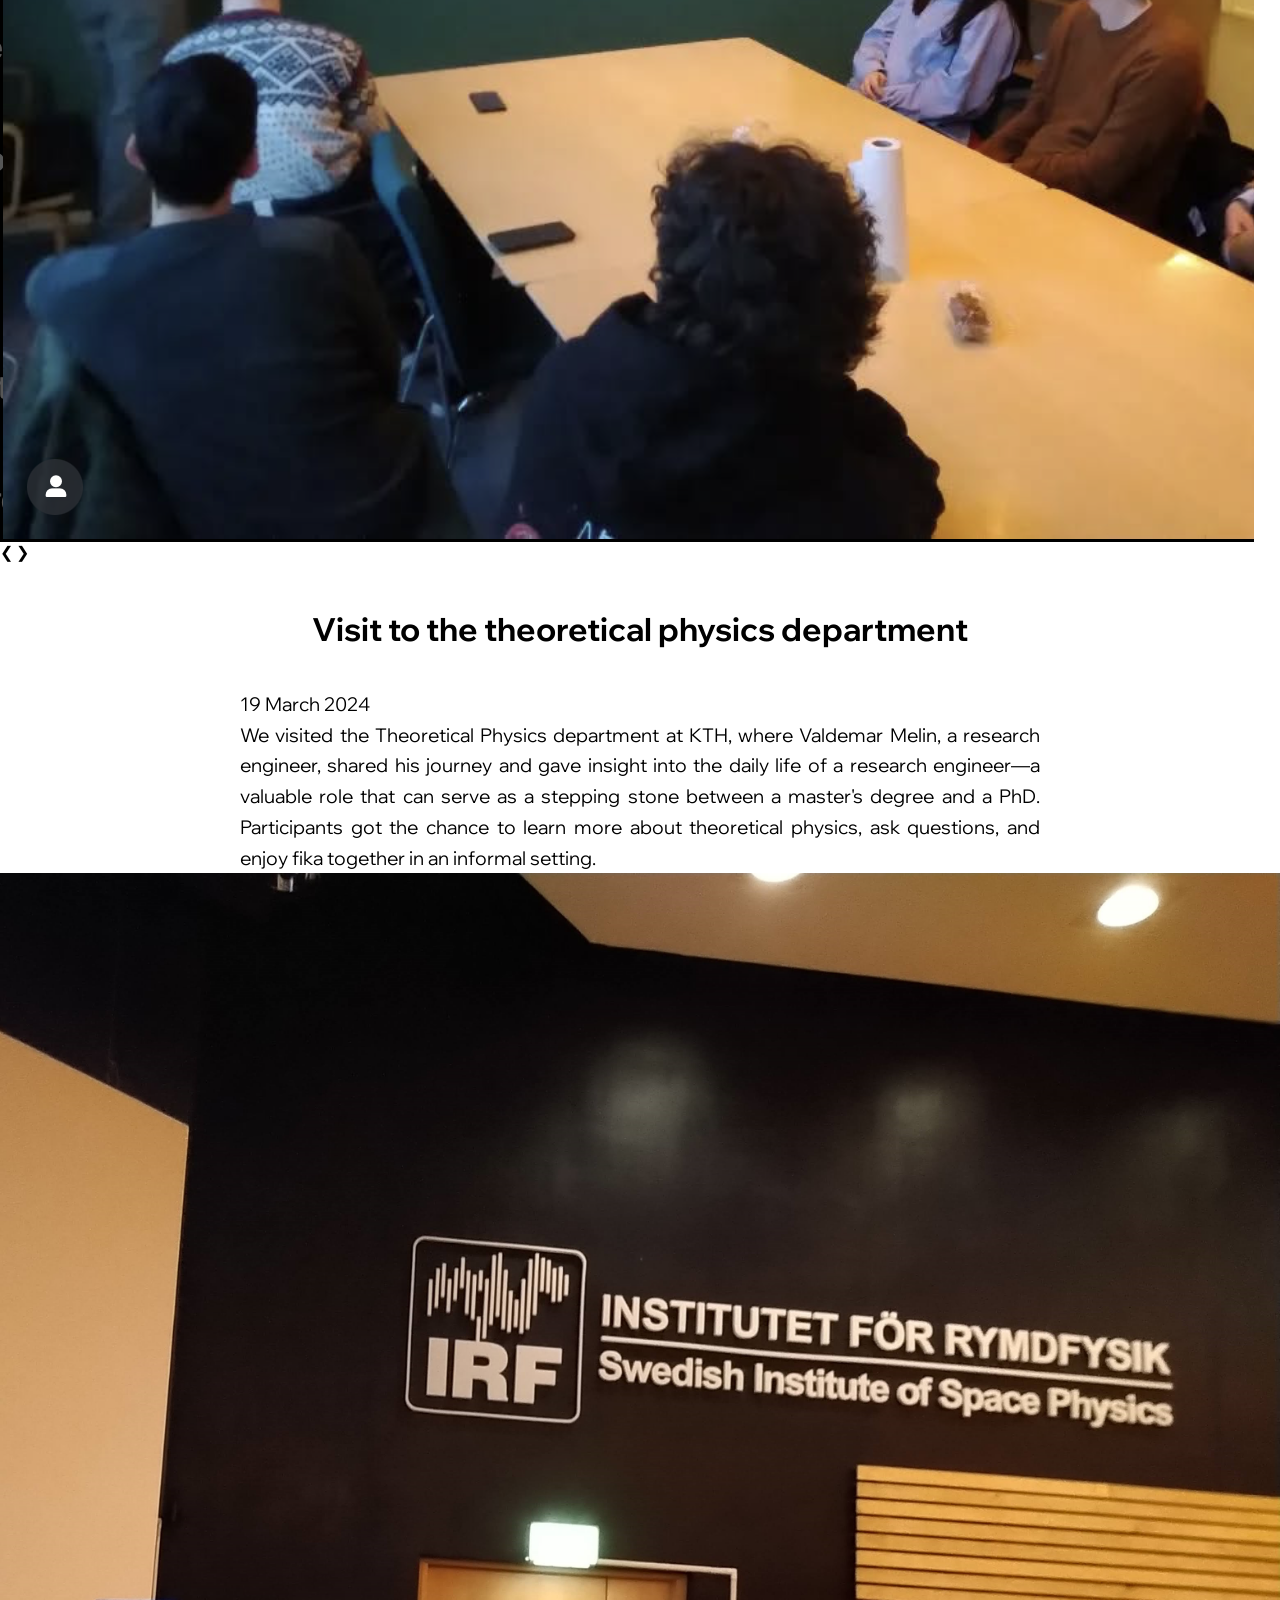
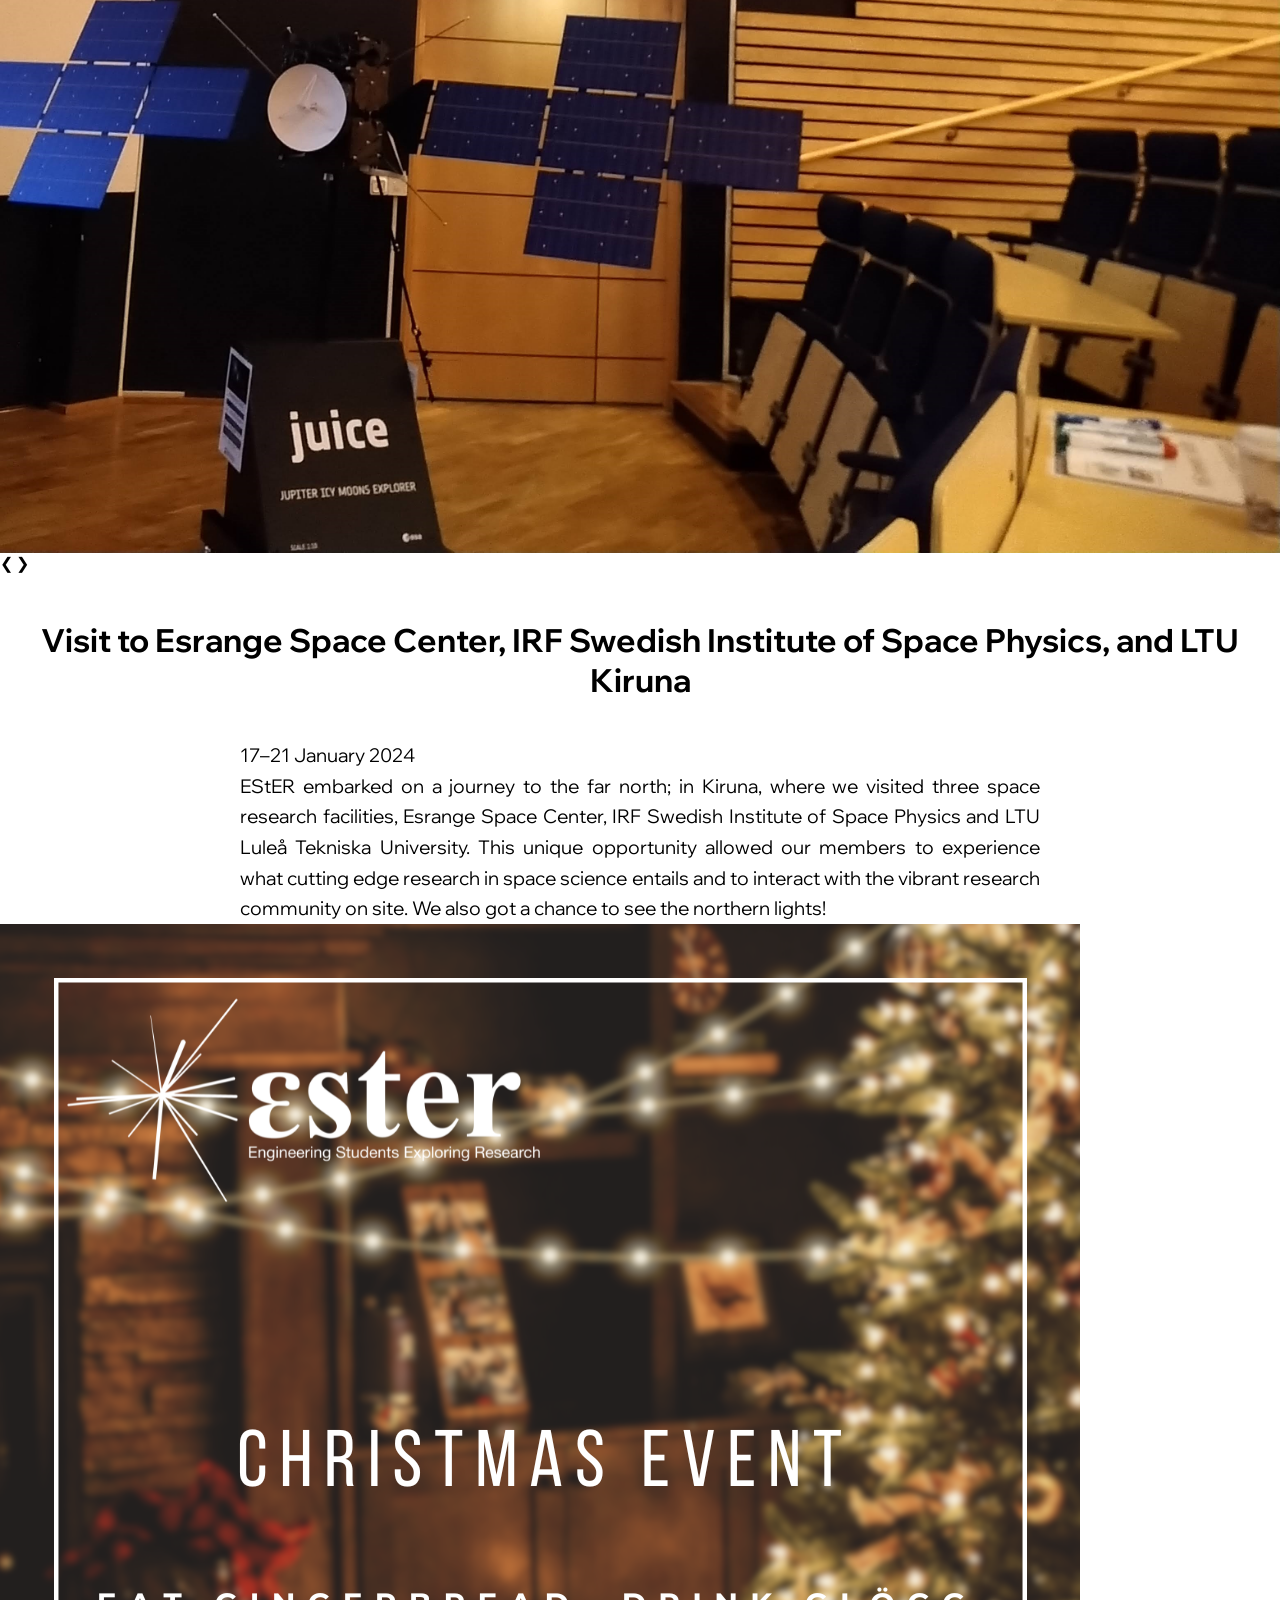
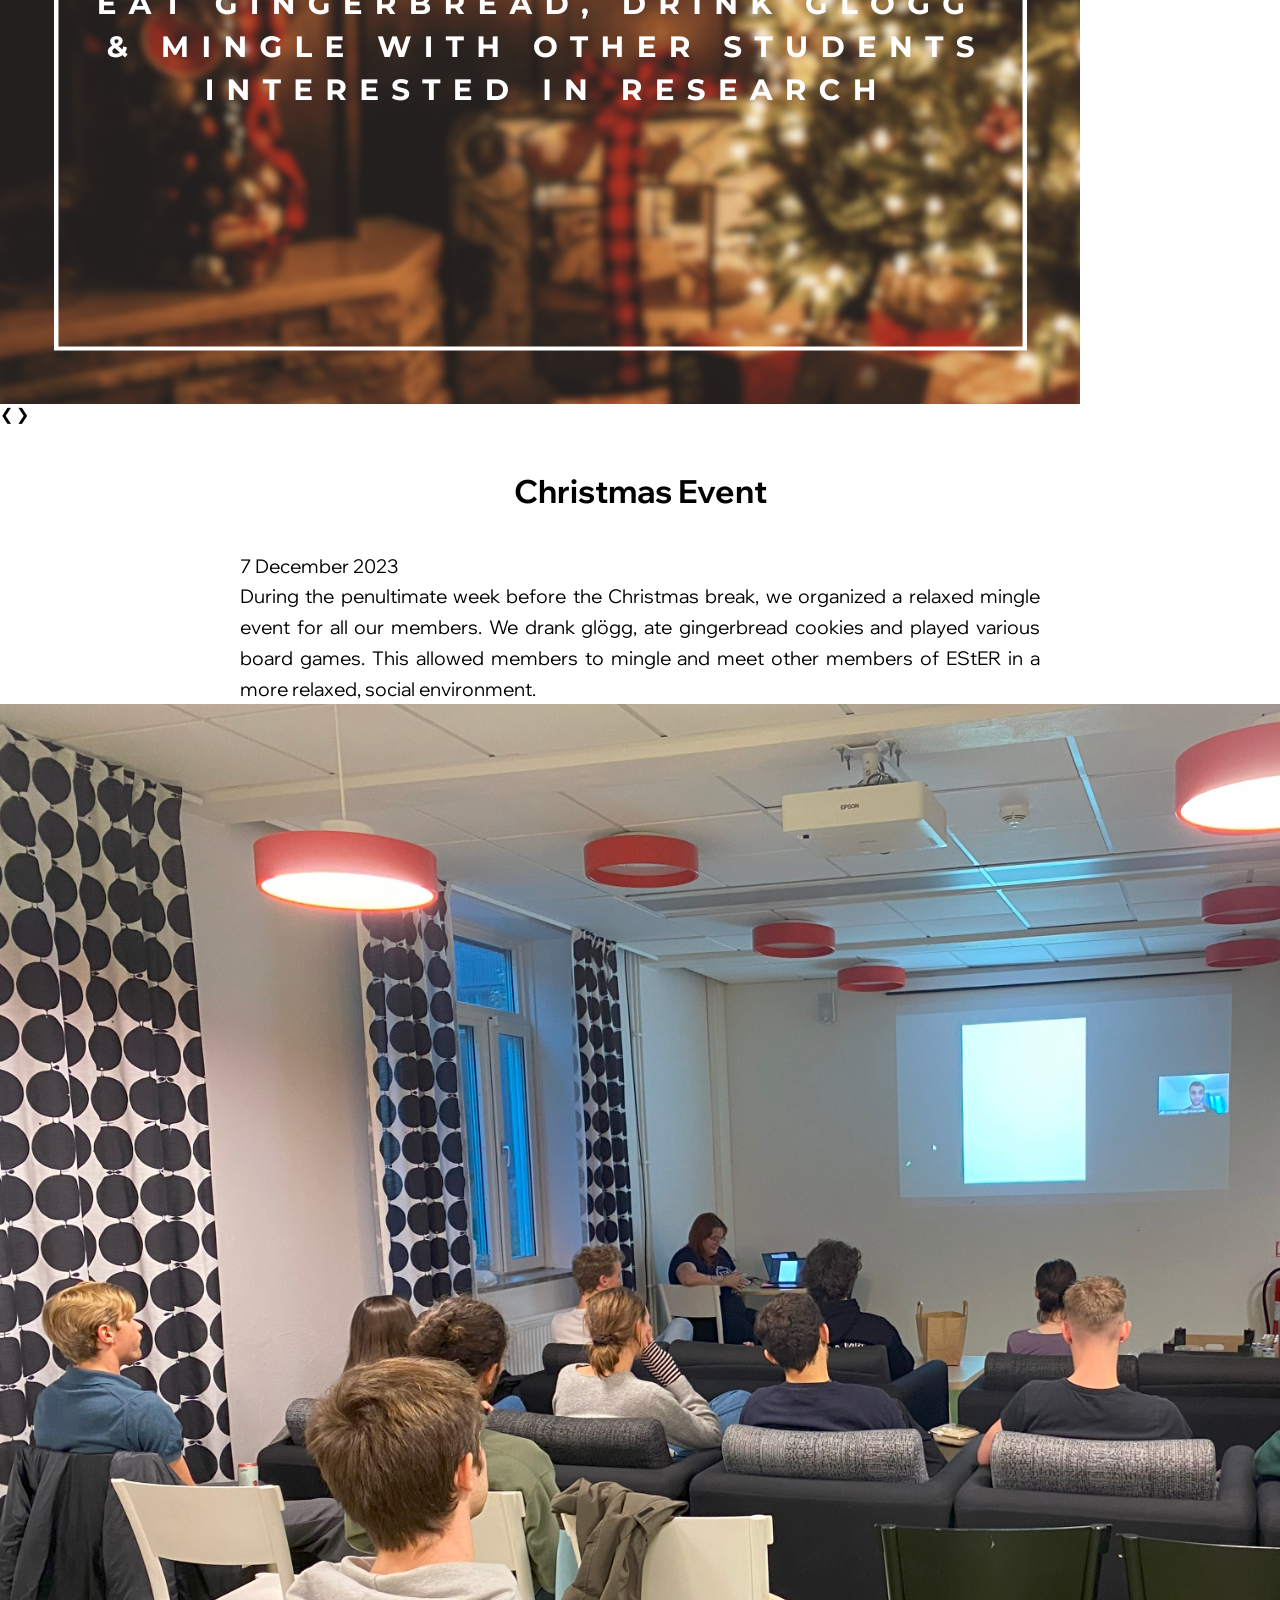
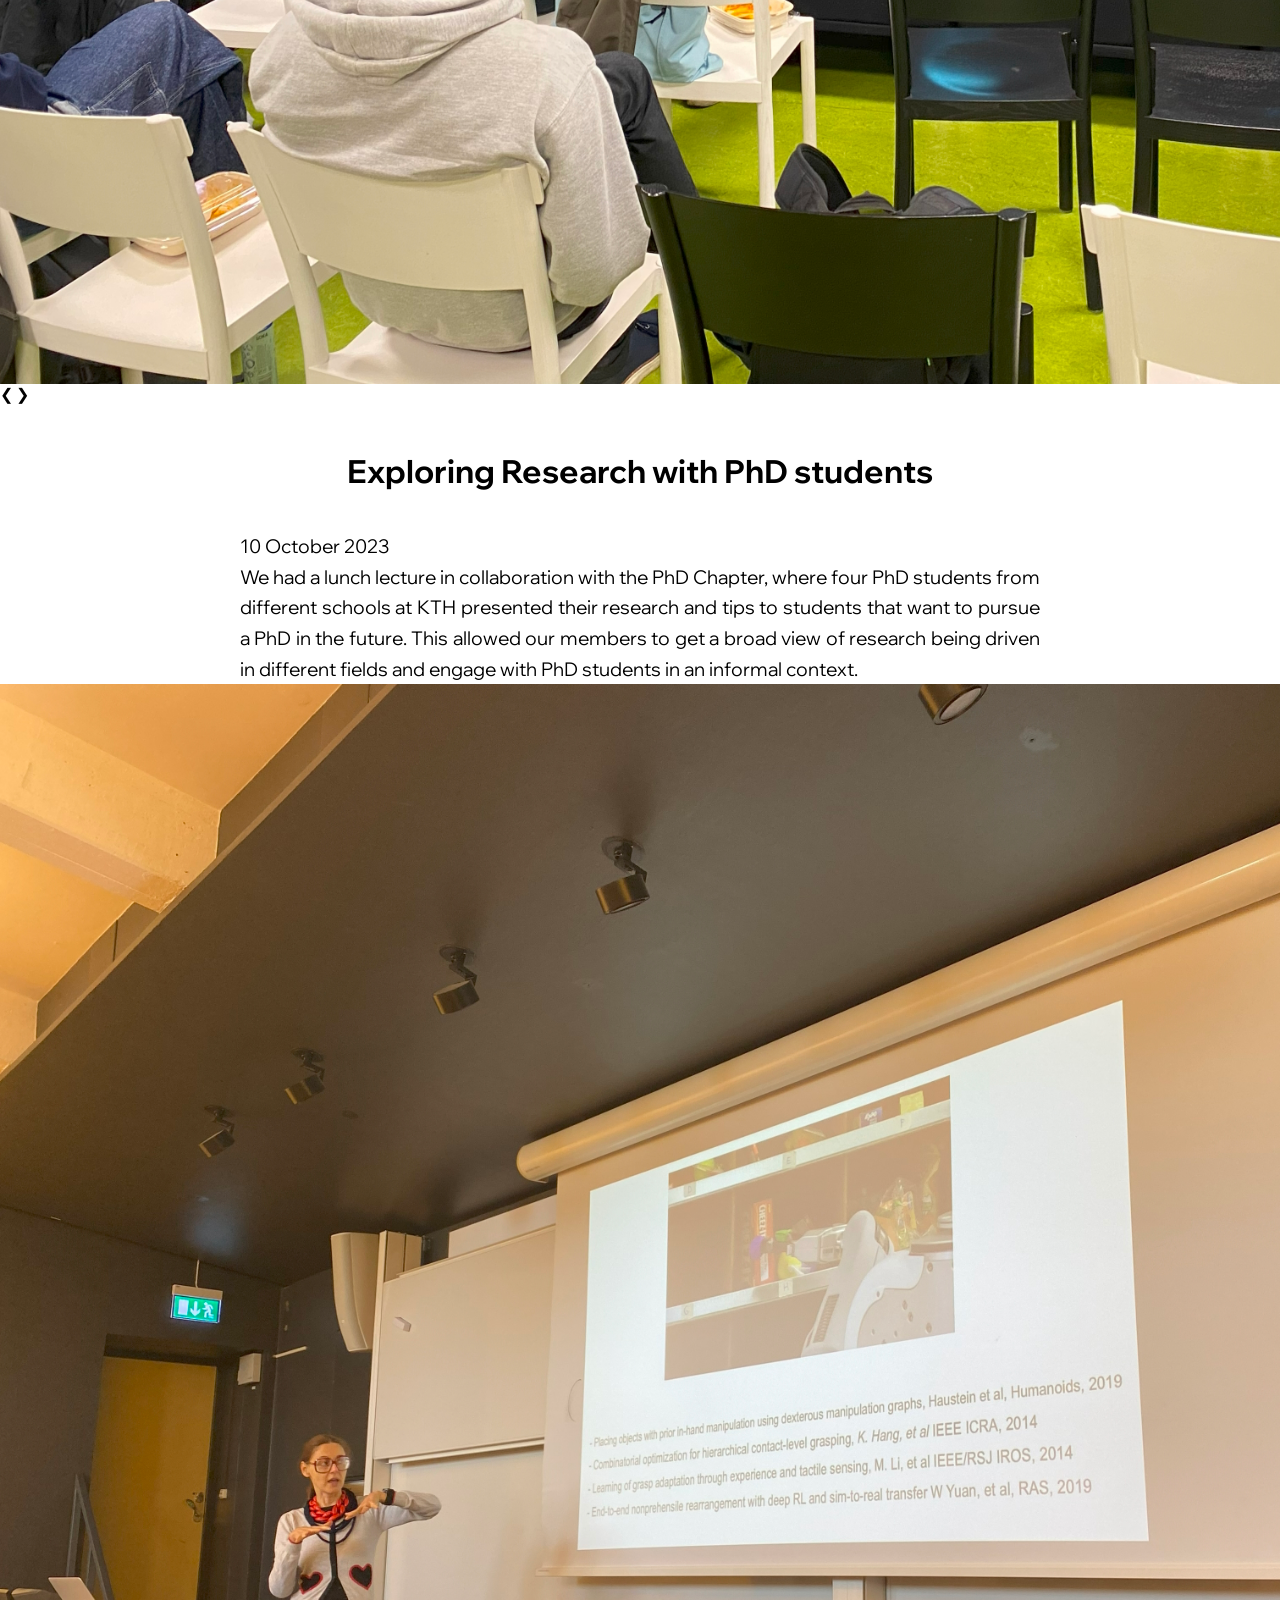
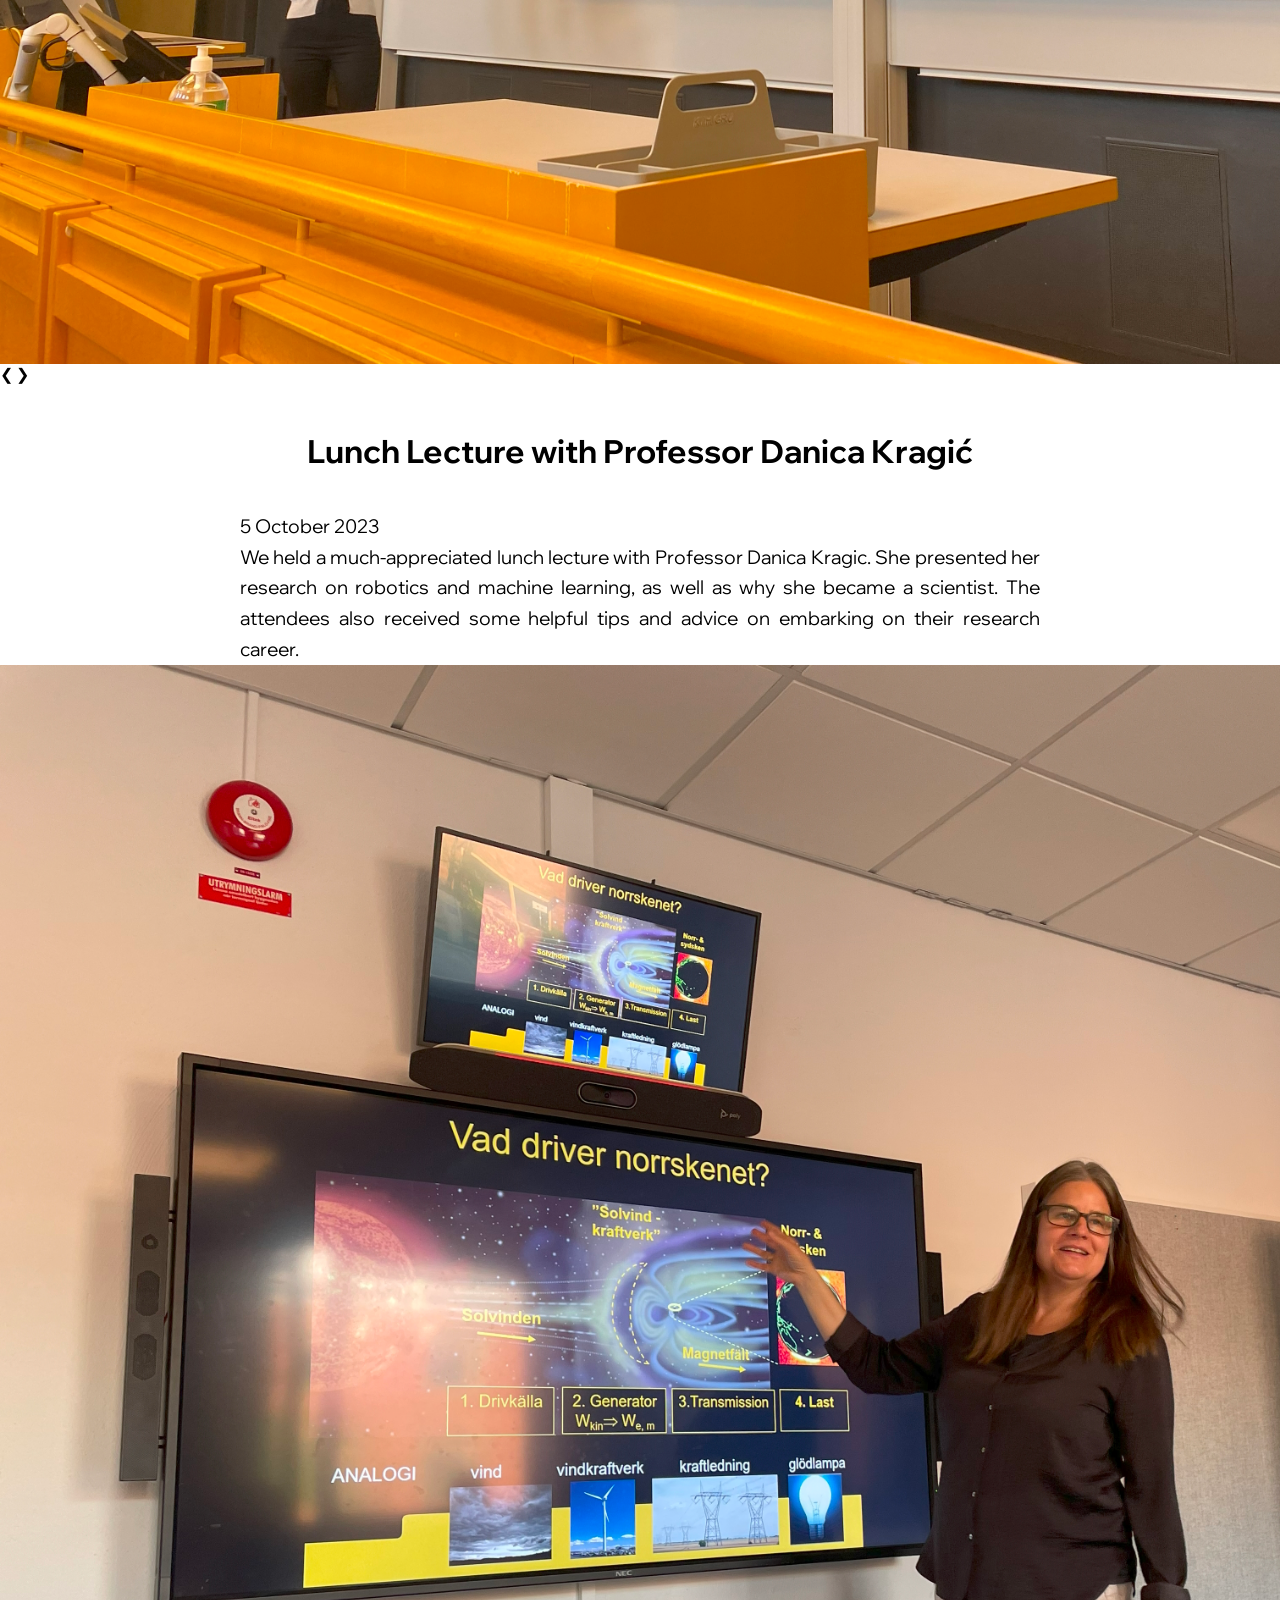
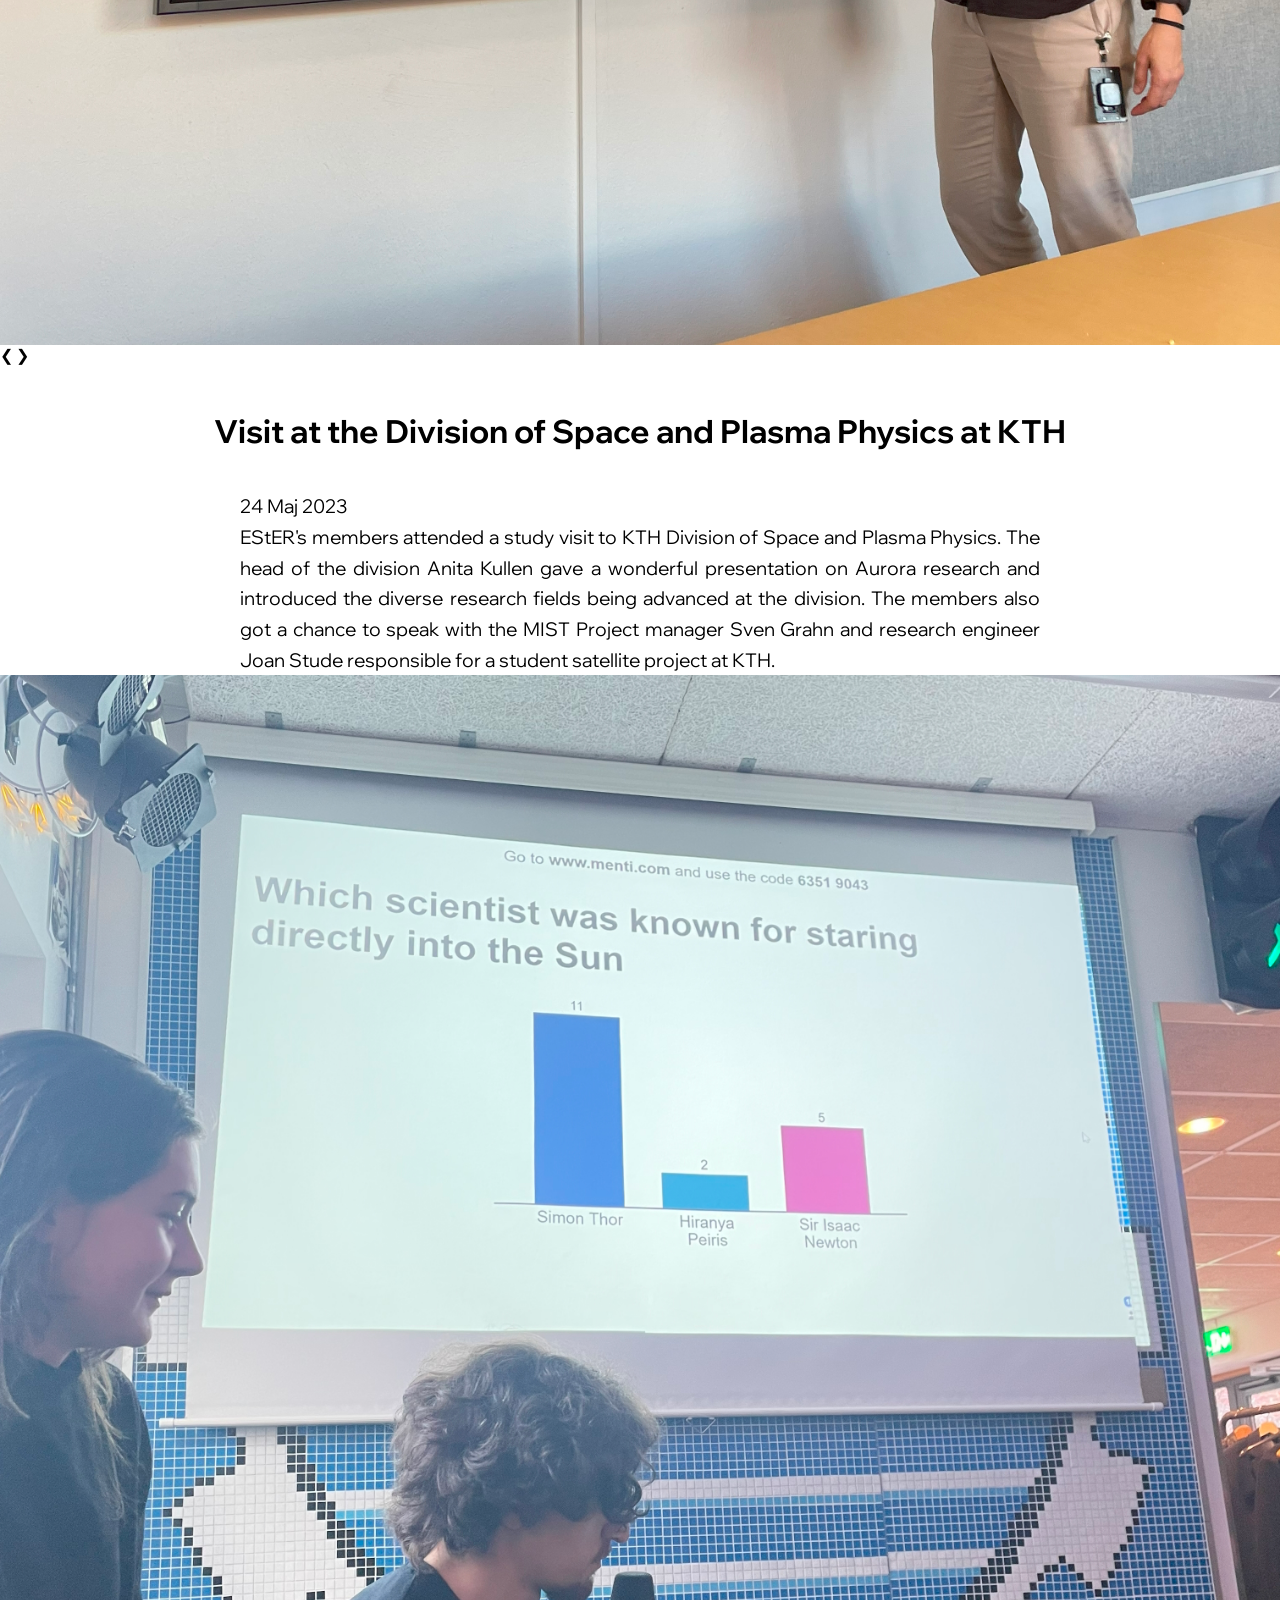
==== commit 1a0950d7: "Updated site contents" ====
--- a/events.html
+++ b/events.html
@@ -1,526 +1,691 @@
 <!DOCTYPE html>
 <html lang="en">
-<head>
-    <meta charset="UTF-8">
-    <meta name="viewport" content="width=device-width, initial-scale=1.0">
+  <head>
+    <meta charset="UTF-8" />
+    <meta name="viewport" content="width=device-width, initial-scale=1.0" />
     <title>Event History - EStER</title>
-    <link rel="stylesheet" href="styles.css">
+    <link rel="stylesheet" href="css/base.css" />
+    <link rel="stylesheet" href="css/header.css" />
+    <link rel="stylesheet" href="css/layout.css" />
+    <link rel="stylesheet" href="css/events.css" />
+    <link rel="stylesheet" href="css/styles.css" />
     <script defer src="script.js"></script>
-</head>
-<body>
+  </head>
+  <body>
     <header>
-        <div class="header-container">
-          <img id="logo" src="Pictures/logo.png" alt="logo">
-          <nav>
-            <a href="index.html#AboutUs" >About Us</a>
-            <a href="events.html">Events</a>
-            <a href="index.html#Membership">Membership</a>
-            <a href="index.html#ContactUs">Contact Us</a>
-          </nav>
-          <div style="width:10%;"><!-- This empty div will balance the logo --></div>
-
+      <div class="header-container">
+        <img id="logo" src="assets/images/logo.png" alt="logo" />
+        <nav>
+          <a href="index.html#AboutUs">About Us</a>
+          <a href="events.html">Events</a>
+          <a href="index.html#Membership">Membership</a>
+          <a href="index.html#ContactUs">Contact Us</a>
           <div class="social-media-links">
             <a href="https://www.facebook.com/ester.kth" target="_blank">
-              <img src="Pictures/facebook_icon.png" alt="Facebook">
+              <img src="assets/images/facebook_icon.png" alt="Facebook" />
             </a>
             <a href="https://www.instagram.com/ester.kth" target="_blank">
-              <img src="Pictures/instagram_icon.png" alt="Instagram">
+              <img src="assets/images/instagram_icon.png" alt="Instagram" />
             </a>
             <a href="https://www.linkedin.com/company/esterkth" target="_blank">
-              <img src="Pictures/linkedin_icon.png" alt="LinkedIn">
+              <img src="assets/images/linkedin_icon.png" alt="LinkedIn" />
             </a>
             <a href="https://discord.gg/nryDUjJguH" target="_blank">
-              <img src="Pictures/discord_icon.png" alt="Discord">
+              <img src="assets/images/discord_icon.png" alt="Discord" />
             </a>
             <!-- Add other social media links here -->
           </div>
+        </nav>
+        <div class="hamburger">
+          <div></div>
+          <div></div>
+          <div></div>
         </div>
+      </div>
     </header>
-    <main> 
-        <section>
-            <h1>Our Event History</h1>
-            <!-- Event cards will go here -->
-            <!-- Example of an event entry -->
-
-            <article class="event13">
-                <div class="event-content">
-                    <div class="event-slideshow">
-                        <!-- Slideshow container -->
-                        <div class="slideshow-container">
-                            <!-- Full-width images with number and caption text -->
-                            <div class="mySlides fade">
-                                <img src="Pictures/Events/SocialEvent200910/IMG_TOR.jpg" height="400">
-                            </div>
-                            
-                            <!-- Next and previous buttons -->
-                            <a class="prev" onclick="plusSlides(-1)">&#10094;</a>
-                            <a class="next" onclick="plusSlides(1)">&#10095;</a>
-                        </div>
-                        <br>
-            
-                        <!-- The dots/circles -->
-                        <div style="text-align:center">
-                            <span class="dot" onclick="currentSlide(1)"></span> 
-                        </div>
-                    </div>
-                    
-                    <div class="event-details">
-                        <h2>Social Event with Inspirational Presentations</h2>
-                        <p class="event-date">10 September 2025</p>
-                        <p class="event-description">Our board members, Tor and Wilhelm, presented their research projects. Tor explained his summer project in Quantum Materials, and Wilhelm his bachelor's thesis in Quantum Optics. The presentations were followed by questions and discussions, and then board games and fika.</p>
-                    </div>
-                </div>
-            </article>
-
-            <article class="event12">
-                <div class="event-content">
-                    <div class="event-slideshow">
-                        <!-- Slideshow container -->
-                        <div class="slideshow-container">
-                            <!-- Full-width images with number and caption text -->
-                            <div class="mySlides fade">
-                                <img src="Pictures/Events/LabTourNQP/BLUELIGHTS.JPG" height="400" alt="Event Image 1">
-                            </div>
-            
-                            <div class="mySlides fade">
-                                <img src="Pictures/Events/LabTourNQP/LEC.JPG" height="400" alt="Event Image 2">
-                            </div>
-            
-                            <div class="mySlides fade">
-                                <img src="Pictures/Events/LabTourNQP/POINTING.JPG" height="400" alt="Event Image 3">
-                            </div>
-
-                            <div class="mySlides fade">
-                                <img src="Pictures/Events/LabTourNQP/REDLIGHTS.JPG" height="400" alt="Event Image 4">
-                            </div>
-            
-                            <!-- Next and previous buttons -->
-                            <a class="prev" onclick="plusSlides(-1)">&#10094;</a>
-                            <a class="next" onclick="plusSlides(1)">&#10095;</a>
-                        </div>
-                        <br>
-            
-                        <!-- The dots/circles -->
-                        <div style="text-align:center">
-                            <span class="dot" onclick="currentSlide(1)"></span> 
-                            <span class="dot" onclick="currentSlide(2)"></span> 
-                            <span class="dot" onclick="currentSlide(3)"></span>
-                            <span class="dot" onclick="currentSlide(4)"></span> 
-                        </div>
-                    </div>
-                    
-                    <div class="event-details">
-                        <h2>Visit to Nonlinear and Quantum Photonics Group</h2>
-                        <p class="event-date">13 Augusti 2025</p>
-                        <p class="event-description">We visited the Nonlinear and Quantum Photonics Group at KTH, led by Professor Katia Gallo. This was a great opportunity for our members to see experiments up close, hear about ongoing research in photonics and quantum communication, and learn what daily life in a lab actually look</p>
-                    </div>
-                </div>
-            </article>
-            
-            <article class="event11">
-                <div class="event-content">
-                    <div class="event-slideshow">
-                        <!-- Slideshow container -->
-                        <div class="slideshow-container">
-                            <!-- Full-width images with number and caption text -->
-                            <div class="mySlides fade">
-                                <img src="Pictures/Events/phd_mingle.JPG" height="400">
-                            </div>
-            
-                            <!-- Next and previous buttons -->
-                            <a class="prev" onclick="plusSlides(-1)">&#10094;</a>
-                            <a class="next" onclick="plusSlides(1)">&#10095;</a>
-                        </div>
-                        <br>
-            
-                        <!-- The dots/circles -->
-                        <div style="text-align:center">
-                            <span class="dot" onclick="currentSlide(1)"></span> 
-                        </div>
-                    </div>
-                    
-                    <div class="event-details">
-                        <h2>Lectures and mingle with PhD students</h2>
-                        <p class="event-date">20 May 2025</p>
-                        <p class="event-description">We co-hosted an evening event with the PhD Chapter where students had the opportunity to
-                            listen to inspiring talks from PhD students in physics, chemistry, and computer science.
-                            Speakers shared their research journeys and offered valuable insights into life as a PhD
-                            student. The event also included a chance to mingle, ask questions, and enjoy free food in a
-                            relaxed setting—perfect for anyone curious about pursuing a PhD.</p>
-                    </div>
-                </div>
-            </article>
-
-            <article class="event10">
-                <div class="event-content">
-                    <div class="event-slideshow">
-                        <!-- Slideshow container -->
-                        <div class="slideshow-container">
-                            <!-- Full-width images with number and caption text -->
-                            <div class="mySlides fade">
-                                <img src="Pictures/Events/social2025.png" height="400">
-                            </div>
-            
-                            <!-- Next and previous buttons -->
-                            <a class="prev" onclick="plusSlides(-1)">&#10094;</a>
-                            <a class="next" onclick="plusSlides(1)">&#10095;</a>
-                        </div>
-                        <br>
-            
-                        <!-- The dots/circles -->
-                        <div style="text-align:center">
-                            <span class="dot" onclick="currentSlide(1)"></span> 
-                        </div>
-                    </div>
-                    
-                    <div class="event-details">
-                        <h2>Mingle and board games event</h2>
-                        <p class="event-date">15 April 2025</p>
-                        <p class="event-description">We hosted a “Get to Know EStER” evening filled with board games, fika, and engaging
-                            conversations about science and research. New and returning members had the chance to
-                            connect with like-minded students, learn more about EStER, and hear about our upcoming
-                            events in a relaxed and friendly atmosphere.</p>
-                    </div>
-                </div>
-            </article>
-
-            <article class="event9">
-                <div class="event-content">
-                    <div class="event-slideshow">
-                        <!-- Slideshow container -->
-                        <div class="slideshow-container">
-                            <!-- Full-width images with number and caption text -->
-                            <div class="mySlides fade">
-                                <img src="Pictures/Events/social2024.png" height="400">
-                            </div>
-            
-                            <!-- Next and previous buttons -->
-                            <a class="prev" onclick="plusSlides(-1)">&#10094;</a>
-                            <a class="next" onclick="plusSlides(1)">&#10095;</a>
-                        </div>
-                        <br>
-            
-                        <!-- The dots/circles -->
-                        <div style="text-align:center">
-                            <span class="dot" onclick="currentSlide(1)"></span> 
-                        </div>
-                    </div>
-                    
-                    <div class="event-details">
-                        <h2>Social mingle event</h2>
-                        <p class="event-date">25 April 2024</p>
-                        <p class="event-description">We hosted a relaxed get-together where participants enjoyed fika, shared their interests in
-                            science and research, and connected with others in the student research community. The event
-                            offered a great opportunity to exchange tips about research internships, discuss ideas, and
-                            meet like-minded peers in an informal setting.</p>
-                    </div>
-                </div>
-            </article>
-
-            <article class="event8">
-                <div class="event-content">
-                    <div class="event-slideshow">
-                        <!-- Slideshow container -->
-                        <div class="slideshow-container">
-                            <!-- Full-width images with number and caption text -->
-                            <div class="mySlides fade">
-                                <img src="Pictures/Events/valdemar_melin.png" height="400">
-                            </div>
-            
-                            <!-- Next and previous buttons -->
-                            <a class="prev" onclick="plusSlides(-1)">&#10094;</a>
-                            <a class="next" onclick="plusSlides(1)">&#10095;</a>
-                        </div>
-                        <br>
-            
-                        <!-- The dots/circles -->
-                        <div style="text-align:center">
-                            <span class="dot" onclick="currentSlide(1)"></span> 
-                        </div>
-                    </div>
-                    
-                    <div class="event-details">
-                        <h2>Visit to the theoretical physics department</h2>
-                        <p class="event-date">19 March 2024</p>
-                        <p class="event-description">We visited the Theoretical Physics department at KTH, where Valdemar Melin, a research
-                            engineer, shared his journey and gave insight into the daily life of a research engineer—a
-                            valuable role that can serve as a stepping stone between a master's degree and a PhD.
-                            Participants got the chance to learn more about theoretical physics, ask questions, and enjoy
-                            fika together in an informal setting.</p>
-                    </div>
-                </div>
-            </article>
-
-            <article class="event7">
-                <div class="event-content">
-                    <div class="event-slideshow">
-                        <!-- Slideshow container -->
-                        <div class="slideshow-container">
-                            <!-- Full-width images with number and caption text -->
-                            <div class="mySlides fade">
-                                <img src="Pictures/Events/Kiruna/IRF.jpeg" height="400" alt="Event Image 1">
-                            </div>
-            
-                            <div class="mySlides fade">
-                                <img src="Pictures/Events/Kiruna/rocket.jpg" height="400" alt="Event Image 2">
-                            </div>
-            
-                            <div class="mySlides fade">
-                                <img src="Pictures/Events/Kiruna/cafeteria.jpg" height="400" alt="Event Image 3">
-                            </div>
-            
-                            <!-- Next and previous buttons -->
-                            <a class="prev" onclick="plusSlides(-1)">&#10094;</a>
-                            <a class="next" onclick="plusSlides(1)">&#10095;</a>
-                        </div>
-                        <br>
-            
-                        <!-- The dots/circles -->
-                        <div style="text-align:center">
-                            <span class="dot" onclick="currentSlide(1)"></span> 
-                            <span class="dot" onclick="currentSlide(2)"></span> 
-                            <span class="dot" onclick="currentSlide(3)"></span> 
-                        </div>
-                    </div>
-                    
-                    <div class="event-details">
-                        <h2>Visit to Esrange Space Center, IRF Swedish Institute of Space Physics, and LTU Kiruna</h2>
-                        <p class="event-date">17&ndash;21 January 2024</p>
-                        <p class="event-description">EStER embarked on a journey to the far north; in Kiruna, where we visited three space research facilities, Esrange Space Center, IRF Swedish Institute of Space Physics and LTU Lule&aring; Tekniska University. This unique opportunity allowed our members to experience what cutting edge research in space science entails and to interact with the vibrant research community on site. We also got a chance to see the northern lights!</p>
-                    </div>
-                </div>
-            </article>
-
-            <article class="event6">
-                <div class="event-content">
-                    <div class="event-slideshow">
-                        <!-- Slideshow container -->
-                        <div class="slideshow-container">
-                            <!-- Full-width images with number and caption text -->
-                            <div class="mySlides fade">
-                                <img src="Pictures/Events/Christmas/instagram-christmas-event.png" height="400">
-                            </div>
-            
-                            <!-- Next and previous buttons -->
-                            <a class="prev" onclick="plusSlides(-1)">&#10094;</a>
-                            <a class="next" onclick="plusSlides(1)">&#10095;</a>
-                        </div>
-                        <br>
-            
-                        <!-- The dots/circles -->
-                        <div style="text-align:center">
-                            <span class="dot" onclick="currentSlide(1)"></span> 
-                        </div>
-                    </div>
-                    
-                    <div class="event-details">
-                        <h2>Christmas Event</h2>
-                        <p class="event-date">7 December 2023</p>
-                        <p class="event-description">During the penultimate week before the Christmas break, we organized a relaxed mingle event for all our members. We drank gl&ouml;gg, ate gingerbread cookies and played various board games. This allowed members to mingle and meet other members of EStER in a more relaxed, social environment.</p>
-                    </div>
-                </div>
-            </article>
-
-            <article class="event5">
-                <div class="event-content">
-                    <div class="event-slideshow">
-                        <!-- Slideshow container -->
-                        <div class="slideshow-container">
-                            <!-- Full-width images with number and caption text -->
-                            <div class="mySlides fade">
-                                <img src="Pictures/Events/PhDChapter3/IMG_0567.jpg" height="400">
-                            </div>
-            
-                            <div class="mySlides fade">
-                                <img src="Pictures/Events/PhDChapter3/IMG_0568.jpg" height="400">
-                            </div>
-            
-                            <div class="mySlides fade">
-                                <img src="Pictures/Events/PhDChapter3/IMG_0570.jpg" height="400">
-                            </div>
-            
-                            <!-- Next and previous buttons -->
-                            <a class="prev" onclick="plusSlides(-1)">&#10094;</a>
-                            <a class="next" onclick="plusSlides(1)">&#10095;</a>
-                        </div>
-                        <br>
-            
-                        <!-- The dots/circles -->
-                        <div style="text-align:center">
-                            <span class="dot" onclick="currentSlide(1)"></span> 
-                            <span class="dot" onclick="currentSlide(2)"></span> 
-                            <span class="dot" onclick="currentSlide(3)"></span> 
-                        </div>
-                    </div>
-                    
-                    <div class="event-details">
-                        <h2>Exploring Research with PhD students</h2>
-                        <p class="event-date">10 October 2023</p>
-                        <p class="event-description">We had a lunch lecture in collaboration with the PhD Chapter, where four PhD students from different schools at KTH presented their research and tips to students that want to pursue a PhD in the future. This allowed our members to get a broad view of research being driven in different fields and engage with PhD students in an informal context.</p>
-                    </div>
-                </div>
-            </article>
-
-            <article class="event4">
-                <div class="event-content">
-                    <div class="event-slideshow">
-                        <!-- Slideshow container -->
-                        <div class="slideshow-container">
-                            <!-- Full-width images with number and caption text -->
-                            <div class="mySlides fade">
-                                <img src="Pictures/Events/DanicaLunchLecture/IMG_0462.jpg" height="400">
-                            </div>
-            
-                            <div class="mySlides fade">
-                                <img src="Pictures/Events/DanicaLunchLecture/DSC_4366.JPG" height="400">
-                            </div>
-            
-                            <div class="mySlides fade">
-                                <img src="Pictures/Events/DanicaLunchLecture/IMG_0465.jpg" height="400">
-                            </div>
-            
-                            <!-- Next and previous buttons -->
-                            <a class="prev" onclick="plusSlides(-1)">&#10094;</a>
-                            <a class="next" onclick="plusSlides(1)">&#10095;</a>
-                        </div>
-                        <br>
-            
-                        <!-- The dots/circles -->
-                        <div style="text-align:center">
-                            <span class="dot" onclick="currentSlide(1)"></span> 
-                            <span class="dot" onclick="currentSlide(2)"></span> 
-                            <span class="dot" onclick="currentSlide(3)"></span> 
-                        </div>
-                    </div>
-                    
-                    <div class="event-details">
-                        <h2>Lunch Lecture with Professor Danica Kragi&#263;</h2>
-                        <p class="event-date">5 October 2023</p>
-                        <p class="event-description">We held a much-appreciated lunch lecture with Professor Danica Kragic. She presented her research on robotics and machine learning, as well as why she became a scientist. The attendees also received some helpful tips and advice on embarking on their research career.</p>
-                    </div>
-                </div>
-            </article>
-
-            <article class="event3">
-                <div class="event-content">
-                    <div class="event-slideshow">
-                        <!-- Slideshow container -->
-                        <div class="slideshow-container">
-                            <!-- Full-width images with number and caption text -->
-                            <div class="mySlides fade">
-                                <img src="Pictures/Events/SPPVisit/IMG_4435.jpg" height="400">
-                            </div>
-            
-                            <div class="mySlides fade">
-                                <img src="Pictures/Events/SPPVisit/IMG_4436.jpg" height="400">
-                            </div>
-            
-                            <div class="mySlides fade">
-                                <img src="Pictures/Events/SPPVisit/IMG_5540.jpg" height="400">
-                            </div>
-            
-                            <!-- Next and previous buttons -->
-                            <a class="prev" onclick="plusSlides(-1)">&#10094;</a>
-                            <a class="next" onclick="plusSlides(1)">&#10095;</a>
-                        </div>
-                        <br>
-            
-                        <!-- The dots/circles -->
-                        <div style="text-align:center">
-                            <span class="dot" onclick="currentSlide(1)"></span> 
-                            <span class="dot" onclick="currentSlide(2)"></span> 
-                            <span class="dot" onclick="currentSlide(3)"></span> 
-                        </div>
-                    </div>
-                    
-                    <div class="event-details">
-                        <h2>Visit at the Division of Space and Plasma Physics at KTH</h2>
-                        <p class="event-date">24 Maj 2023</p>
-                        <p class="event-description">EStER's members attended a study visit to KTH Division of Space and Plasma Physics. The head of the division Anita Kullen gave a wonderful presentation on Aurora research and introduced the diverse research fields being advanced at the division. The members also got a chance to speak with the MIST Project manager Sven Grahn and research engineer Joan Stude responsible for a student satellite project at KTH.</p>
-                    </div>
-                </div>
-            </article>
-
-            <article class="event2">
-                <div class="event-content">
-                    <div class="event-slideshow">
-                        <!-- Slideshow container -->
-                        <div class="slideshow-container">
-                            <!-- Full-width images with number and caption text -->
-                            <div class="mySlides fade">
-                                <img src="Pictures/Events/PhysicsChapterPub/IMG_4289.jpg" height="400">
-                            </div>
-
-                            <div class="mySlides fade">
-                                <img src="Pictures/Events/PhysicsChapterPub/IMG_4291.jpg" height="400">
-                            </div>
-            
-                            <!-- Next and previous buttons -->
-                            <a class="prev" onclick="plusSlides(-1)">&#10094;</a>
-                            <a class="next" onclick="plusSlides(1)">&#10095;</a>
-                        </div>
-                        <br>
-            
-                        <!-- The dots/circles -->
-                        <div style="text-align:center">
-                            <span class="dot" onclick="currentSlide(1)"></span> 
-                            <span class="dot" onclick="currentSlide(2)"></span> 
-                        </div>
-                    </div>
-                    
-                    <div class="event-details">
-                        <h2>Pub with the Physics Chapter</h2>
-                        <p class="event-date">2 Maj 2023</p>
-                        <p class="event-description">EStER hosted a pub in collaboration with the Physics Chapter with the theme "Mad Scientist". Participants could compete in a quiz of fun facts about famous scientists. This event was a nice change of pace with more focus on fostering a social community among research interested students.</p>
-                    </div>
-                </div>
-            </article>
-
-            <article class="event1">
-                <div class="event-content">
-                    <div class="event-slideshow">
-                        <!-- Slideshow container -->
-                        <div class="slideshow-container">
-                            <!-- Full-width images with number and caption text -->
-                            <div class="mySlides fade">
-                                <img src="Pictures/Events/PhDChapter1/IMG_4194.jpg" height="400">
-                            </div>
-            
-                            <div class="mySlides fade">
-                                <img src="Pictures/Events/PhDChapter1/IMG_4195.jpg" height="400">
-                            </div>
-            
-                            <div class="mySlides fade">
-                                <img src="Pictures/Events/PhDChapter1/IMG_4197.jpg" height="400">
-                            </div>
-            
-                            <!-- Next and previous buttons -->
-                            <a class="prev" onclick="plusSlides(-1)">&#10094;</a>
-                            <a class="next" onclick="plusSlides(1)">&#10095;</a>
-                        </div>
-                        <br>
-            
-                        <!-- The dots/circles -->
-                        <div style="text-align:center">
-                            <span class="dot" onclick="currentSlide(1)"></span> 
-                            <span class="dot" onclick="currentSlide(2)"></span> 
-                            <span class="dot" onclick="currentSlide(3)"></span> 
-                        </div>
-                    </div>
-                    
-                    <div class="event-details">
-                        <h2>Lunch Lecture with PhD Chapter</h2>
-                        <p class="event-date">6 April 2023</p>
-                        <p class="event-description">We had our first lunch lecture in collaboration with the PhD Chapter, where four PhD students from different schools at KTH presented their research and tips to students that want to pursue a PhD in the future. This event really represents what EStER's core values are - getting students into contact with the research establishment early on.</p>
-                    </div>
-                </div>
-            </article>
-            
-            <!-- More event entries -->
-        </section>
-    </main> 
+    <main>
+      <section>
+        <h1>Our Event History</h1>
+        <!-- Event cards will go here -->
+        <!-- Example of an event entry -->
+
+        <article class="event13">
+          <div class="event-content">
+            <div class="event-slideshow">
+              <!-- Slideshow container -->
+              <div class="slideshow-container">
+                <!-- Full-width images with number and caption text -->
+                <div class="mySlides fade">
+                  <img
+                    src="assets/images/Events/SocialEvent200910/IMG_TOR.jpg"
+                    height="400"
+                  />
+                </div>
+
+                <!-- Next and previous buttons -->
+                <a class="prev" onclick="plusSlides(-1)">&#10094;</a>
+                <a class="next" onclick="plusSlides(1)">&#10095;</a>
+              </div>
+              <br />
+
+              <!-- The dots/circles -->
+              <div style="text-align: center">
+                <span class="dot" onclick="currentSlide(1)"></span>
+              </div>
+            </div>
+
+            <div class="event-details">
+              <h2>Social Event with Inspirational Presentations</h2>
+              <p class="event-date">10 September 2025</p>
+              <p class="event-description">
+                Our board members, Tor and Wilhelm, presented their research
+                projects. Tor explained his summer project in Quantum Materials,
+                and Wilhelm his bachelor's thesis in Quantum Optics. The
+                presentations were followed by questions and discussions, and
+                then board games and fika.
+              </p>
+            </div>
+          </div>
+        </article>
+
+        <article class="event12">
+          <div class="event-content">
+            <div class="event-slideshow">
+              <!-- Slideshow container -->
+              <div class="slideshow-container">
+                <!-- Full-width images with number and caption text -->
+                <div class="mySlides fade">
+                  <img
+                    src="assets/images/Events/LabTourNQP/BLUELIGHTS.JPG"
+                    height="400"
+                    alt="Event Image 1"
+                  />
+                </div>
+
+                <div class="mySlides fade">
+                  <img
+                    src="assets/images/Events/LabTourNQP/LEC.JPG"
+                    height="400"
+                    alt="Event Image 2"
+                  />
+                </div>
+
+                <div class="mySlides fade">
+                  <img
+                    src="assets/images/Events/LabTourNQP/POINTING.JPG"
+                    height="400"
+                    alt="Event Image 3"
+                  />
+                </div>
+
+                <div class="mySlides fade">
+                  <img
+                    src="assets/images/Events/LabTourNQP/REDLIGHTS.JPG"
+                    height="400"
+                    alt="Event Image 4"
+                  />
+                </div>
+
+                <!-- Next and previous buttons -->
+                <a class="prev" onclick="plusSlides(-1)">&#10094;</a>
+                <a class="next" onclick="plusSlides(1)">&#10095;</a>
+              </div>
+              <br />
+
+              <!-- The dots/circles -->
+              <div style="text-align: center">
+                <span class="dot" onclick="currentSlide(1)"></span>
+                <span class="dot" onclick="currentSlide(2)"></span>
+                <span class="dot" onclick="currentSlide(3)"></span>
+                <span class="dot" onclick="currentSlide(4)"></span>
+              </div>
+            </div>
+
+            <div class="event-details">
+              <h2>Visit to Nonlinear and Quantum Photonics Group</h2>
+              <p class="event-date">13 Augusti 2025</p>
+              <p class="event-description">
+                We visited the Nonlinear and Quantum Photonics Group at KTH, led
+                by Professor Katia Gallo. This was a great opportunity for our
+                members to see experiments up close, hear about ongoing research
+                in photonics and quantum communication, and learn what daily
+                life in a lab actually look
+              </p>
+            </div>
+          </div>
+        </article>
+
+        <article class="event11">
+          <div class="event-content">
+            <div class="event-slideshow">
+              <!-- Slideshow container -->
+              <div class="slideshow-container">
+                <!-- Full-width images with number and caption text -->
+                <div class="mySlides fade">
+                  <img src="assets/images/Events/phd_mingle.JPG" height="400" />
+                </div>
+
+                <!-- Next and previous buttons -->
+                <a class="prev" onclick="plusSlides(-1)">&#10094;</a>
+                <a class="next" onclick="plusSlides(1)">&#10095;</a>
+              </div>
+              <br />
+
+              <!-- The dots/circles -->
+              <div style="text-align: center">
+                <span class="dot" onclick="currentSlide(1)"></span>
+              </div>
+            </div>
+
+            <div class="event-details">
+              <h2>Lectures and mingle with PhD students</h2>
+              <p class="event-date">20 May 2025</p>
+              <p class="event-description">
+                We co-hosted an evening event with the PhD Chapter where
+                students had the opportunity to listen to inspiring talks from
+                PhD students in physics, chemistry, and computer science.
+                Speakers shared their research journeys and offered valuable
+                insights into life as a PhD student. The event also included a
+                chance to mingle, ask questions, and enjoy free food in a
+                relaxed setting—perfect for anyone curious about pursuing a PhD.
+              </p>
+            </div>
+          </div>
+        </article>
+
+        <article class="event10">
+          <div class="event-content">
+            <div class="event-slideshow">
+              <!-- Slideshow container -->
+              <div class="slideshow-container">
+                <!-- Full-width images with number and caption text -->
+                <div class="mySlides fade">
+                  <img src="assets/images/Events/social2025.png" height="400" />
+                </div>
+
+                <!-- Next and previous buttons -->
+                <a class="prev" onclick="plusSlides(-1)">&#10094;</a>
+                <a class="next" onclick="plusSlides(1)">&#10095;</a>
+              </div>
+              <br />
+
+              <!-- The dots/circles -->
+              <div style="text-align: center">
+                <span class="dot" onclick="currentSlide(1)"></span>
+              </div>
+            </div>
+
+            <div class="event-details">
+              <h2>Mingle and board games event</h2>
+              <p class="event-date">15 April 2025</p>
+              <p class="event-description">
+                We hosted a “Get to Know EStER” evening filled with board games,
+                fika, and engaging conversations about science and research. New
+                and returning members had the chance to connect with like-minded
+                students, learn more about EStER, and hear about our upcoming
+                events in a relaxed and friendly atmosphere.
+              </p>
+            </div>
+          </div>
+        </article>
+
+        <article class="event9">
+          <div class="event-content">
+            <div class="event-slideshow">
+              <!-- Slideshow container -->
+              <div class="slideshow-container">
+                <!-- Full-width images with number and caption text -->
+                <div class="mySlides fade">
+                  <img src="assets/images/Events/social2024.png" height="400" />
+                </div>
+
+                <!-- Next and previous buttons -->
+                <a class="prev" onclick="plusSlides(-1)">&#10094;</a>
+                <a class="next" onclick="plusSlides(1)">&#10095;</a>
+              </div>
+              <br />
+
+              <!-- The dots/circles -->
+              <div style="text-align: center">
+                <span class="dot" onclick="currentSlide(1)"></span>
+              </div>
+            </div>
+
+            <div class="event-details">
+              <h2>Social mingle event</h2>
+              <p class="event-date">25 April 2024</p>
+              <p class="event-description">
+                We hosted a relaxed get-together where participants enjoyed
+                fika, shared their interests in science and research, and
+                connected with others in the student research community. The
+                event offered a great opportunity to exchange tips about
+                research internships, discuss ideas, and meet like-minded peers
+                in an informal setting.
+              </p>
+            </div>
+          </div>
+        </article>
+
+        <article class="event8">
+          <div class="event-content">
+            <div class="event-slideshow">
+              <!-- Slideshow container -->
+              <div class="slideshow-container">
+                <!-- Full-width images with number and caption text -->
+                <div class="mySlides fade">
+                  <img
+                    src="assets/images/Events/valdemar_melin.png"
+                    height="400"
+                  />
+                </div>
+
+                <!-- Next and previous buttons -->
+                <a class="prev" onclick="plusSlides(-1)">&#10094;</a>
+                <a class="next" onclick="plusSlides(1)">&#10095;</a>
+              </div>
+              <br />
+
+              <!-- The dots/circles -->
+              <div style="text-align: center">
+                <span class="dot" onclick="currentSlide(1)"></span>
+              </div>
+            </div>
+
+            <div class="event-details">
+              <h2>Visit to the theoretical physics department</h2>
+              <p class="event-date">19 March 2024</p>
+              <p class="event-description">
+                We visited the Theoretical Physics department at KTH, where
+                Valdemar Melin, a research engineer, shared his journey and gave
+                insight into the daily life of a research engineer—a valuable
+                role that can serve as a stepping stone between a master's
+                degree and a PhD. Participants got the chance to learn more
+                about theoretical physics, ask questions, and enjoy fika
+                together in an informal setting.
+              </p>
+            </div>
+          </div>
+        </article>
+
+        <article class="event7">
+          <div class="event-content">
+            <div class="event-slideshow">
+              <!-- Slideshow container -->
+              <div class="slideshow-container">
+                <!-- Full-width images with number and caption text -->
+                <div class="mySlides fade">
+                  <img
+                    src="assets/images/Events/Kiruna/IRF.jpeg"
+                    height="400"
+                    alt="Event Image 1"
+                  />
+                </div>
+
+                <div class="mySlides fade">
+                  <img
+                    src="assets/images/Events/Kiruna/rocket.jpg"
+                    height="400"
+                    alt="Event Image 2"
+                  />
+                </div>
+
+                <div class="mySlides fade">
+                  <img
+                    src="assets/images/Events/Kiruna/cafeteria.jpg"
+                    height="400"
+                    alt="Event Image 3"
+                  />
+                </div>
+
+                <!-- Next and previous buttons -->
+                <a class="prev" onclick="plusSlides(-1)">&#10094;</a>
+                <a class="next" onclick="plusSlides(1)">&#10095;</a>
+              </div>
+              <br />
+
+              <!-- The dots/circles -->
+              <div style="text-align: center">
+                <span class="dot" onclick="currentSlide(1)"></span>
+                <span class="dot" onclick="currentSlide(2)"></span>
+                <span class="dot" onclick="currentSlide(3)"></span>
+              </div>
+            </div>
+
+            <div class="event-details">
+              <h2>
+                Visit to Esrange Space Center, IRF Swedish Institute of Space
+                Physics, and LTU Kiruna
+              </h2>
+              <p class="event-date">17&ndash;21 January 2024</p>
+              <p class="event-description">
+                EStER embarked on a journey to the far north; in Kiruna, where
+                we visited three space research facilities, Esrange Space
+                Center, IRF Swedish Institute of Space Physics and LTU
+                Lule&aring; Tekniska University. This unique opportunity allowed
+                our members to experience what cutting edge research in space
+                science entails and to interact with the vibrant research
+                community on site. We also got a chance to see the northern
+                lights!
+              </p>
+            </div>
+          </div>
+        </article>
+
+        <article class="event6">
+          <div class="event-content">
+            <div class="event-slideshow">
+              <!-- Slideshow container -->
+              <div class="slideshow-container">
+                <!-- Full-width images with number and caption text -->
+                <div class="mySlides fade">
+                  <img
+                    src="assets/images/Events/Christmas/instagram-christmas-event.png"
+                    height="400"
+                  />
+                </div>
+
+                <!-- Next and previous buttons -->
+                <a class="prev" onclick="plusSlides(-1)">&#10094;</a>
+                <a class="next" onclick="plusSlides(1)">&#10095;</a>
+              </div>
+              <br />
+
+              <!-- The dots/circles -->
+              <div style="text-align: center">
+                <span class="dot" onclick="currentSlide(1)"></span>
+              </div>
+            </div>
+
+            <div class="event-details">
+              <h2>Christmas Event</h2>
+              <p class="event-date">7 December 2023</p>
+              <p class="event-description">
+                During the penultimate week before the Christmas break, we
+                organized a relaxed mingle event for all our members. We drank
+                gl&ouml;gg, ate gingerbread cookies and played various board
+                games. This allowed members to mingle and meet other members of
+                EStER in a more relaxed, social environment.
+              </p>
+            </div>
+          </div>
+        </article>
+
+        <article class="event5">
+          <div class="event-content">
+            <div class="event-slideshow">
+              <!-- Slideshow container -->
+              <div class="slideshow-container">
+                <!-- Full-width images with number and caption text -->
+                <div class="mySlides fade">
+                  <img
+                    src="assets/images/Events/PhDChapter3/IMG_0567.jpg"
+                    height="400"
+                  />
+                </div>
+
+                <div class="mySlides fade">
+                  <img
+                    src="assets/images/Events/PhDChapter3/IMG_0568.jpg"
+                    height="400"
+                  />
+                </div>
+
+                <div class="mySlides fade">
+                  <img
+                    src="assets/images/Events/PhDChapter3/IMG_0570.jpg"
+                    height="400"
+                  />
+                </div>
+
+                <!-- Next and previous buttons -->
+                <a class="prev" onclick="plusSlides(-1)">&#10094;</a>
+                <a class="next" onclick="plusSlides(1)">&#10095;</a>
+              </div>
+              <br />
+
+              <!-- The dots/circles -->
+              <div style="text-align: center">
+                <span class="dot" onclick="currentSlide(1)"></span>
+                <span class="dot" onclick="currentSlide(2)"></span>
+                <span class="dot" onclick="currentSlide(3)"></span>
+              </div>
+            </div>
+
+            <div class="event-details">
+              <h2>Exploring Research with PhD students</h2>
+              <p class="event-date">10 October 2023</p>
+              <p class="event-description">
+                We had a lunch lecture in collaboration with the PhD Chapter,
+                where four PhD students from different schools at KTH presented
+                their research and tips to students that want to pursue a PhD in
+                the future. This allowed our members to get a broad view of
+                research being driven in different fields and engage with PhD
+                students in an informal context.
+              </p>
+            </div>
+          </div>
+        </article>
+
+        <article class="event4">
+          <div class="event-content">
+            <div class="event-slideshow">
+              <!-- Slideshow container -->
+              <div class="slideshow-container">
+                <!-- Full-width images with number and caption text -->
+                <div class="mySlides fade">
+                  <img
+                    src="assets/images/Events/DanicaLunchLecture/IMG_0462.jpg"
+                    height="400"
+                  />
+                </div>
+
+                <div class="mySlides fade">
+                  <img
+                    src="assets/images/Events/DanicaLunchLecture/DSC_4366.JPG"
+                    height="400"
+                  />
+                </div>
+
+                <div class="mySlides fade">
+                  <img
+                    src="assets/images/Events/DanicaLunchLecture/IMG_0465.jpg"
+                    height="400"
+                  />
+                </div>
+
+                <!-- Next and previous buttons -->
+                <a class="prev" onclick="plusSlides(-1)">&#10094;</a>
+                <a class="next" onclick="plusSlides(1)">&#10095;</a>
+              </div>
+              <br />
+
+              <!-- The dots/circles -->
+              <div style="text-align: center">
+                <span class="dot" onclick="currentSlide(1)"></span>
+                <span class="dot" onclick="currentSlide(2)"></span>
+                <span class="dot" onclick="currentSlide(3)"></span>
+              </div>
+            </div>
+
+            <div class="event-details">
+              <h2>Lunch Lecture with Professor Danica Kragi&#263;</h2>
+              <p class="event-date">5 October 2023</p>
+              <p class="event-description">
+                We held a much-appreciated lunch lecture with Professor Danica
+                Kragic. She presented her research on robotics and machine
+                learning, as well as why she became a scientist. The attendees
+                also received some helpful tips and advice on embarking on their
+                research career.
+              </p>
+            </div>
+          </div>
+        </article>
+
+        <article class="event3">
+          <div class="event-content">
+            <div class="event-slideshow">
+              <!-- Slideshow container -->
+              <div class="slideshow-container">
+                <!-- Full-width images with number and caption text -->
+                <div class="mySlides fade">
+                  <img
+                    src="assets/images/Events/SPPVisit/IMG_4435.jpg"
+                    height="400"
+                  />
+                </div>
+
+                <div class="mySlides fade">
+                  <img
+                    src="assets/images/Events/SPPVisit/IMG_4436.jpg"
+                    height="400"
+                  />
+                </div>
+
+                <div class="mySlides fade">
+                  <img
+                    src="assets/images/Events/SPPVisit/IMG_5540.jpg"
+                    height="400"
+                  />
+                </div>
+
+                <!-- Next and previous buttons -->
+                <a class="prev" onclick="plusSlides(-1)">&#10094;</a>
+                <a class="next" onclick="plusSlides(1)">&#10095;</a>
+              </div>
+              <br />
+
+              <!-- The dots/circles -->
+              <div style="text-align: center">
+                <span class="dot" onclick="currentSlide(1)"></span>
+                <span class="dot" onclick="currentSlide(2)"></span>
+                <span class="dot" onclick="currentSlide(3)"></span>
+              </div>
+            </div>
+
+            <div class="event-details">
+              <h2>Visit at the Division of Space and Plasma Physics at KTH</h2>
+              <p class="event-date">24 Maj 2023</p>
+              <p class="event-description">
+                EStER's members attended a study visit to KTH Division of Space
+                and Plasma Physics. The head of the division Anita Kullen gave a
+                wonderful presentation on Aurora research and introduced the
+                diverse research fields being advanced at the division. The
+                members also got a chance to speak with the MIST Project manager
+                Sven Grahn and research engineer Joan Stude responsible for a
+                student satellite project at KTH.
+              </p>
+            </div>
+          </div>
+        </article>
+
+        <article class="event2">
+          <div class="event-content">
+            <div class="event-slideshow">
+              <!-- Slideshow container -->
+              <div class="slideshow-container">
+                <!-- Full-width images with number and caption text -->
+                <div class="mySlides fade">
+                  <img
+                    src="assets/images/Events/PhysicsChapterPub/IMG_4289.jpg"
+                    height="400"
+                  />
+                </div>
+
+                <div class="mySlides fade">
+                  <img
+                    src="assets/images/Events/PhysicsChapterPub/IMG_4291.jpg"
+                    height="400"
+                  />
+                </div>
+
+                <!-- Next and previous buttons -->
+                <a class="prev" onclick="plusSlides(-1)">&#10094;</a>
+                <a class="next" onclick="plusSlides(1)">&#10095;</a>
+              </div>
+              <br />
+
+              <!-- The dots/circles -->
+              <div style="text-align: center">
+                <span class="dot" onclick="currentSlide(1)"></span>
+                <span class="dot" onclick="currentSlide(2)"></span>
+              </div>
+            </div>
+
+            <div class="event-details">
+              <h2>Pub with the Physics Chapter</h2>
+              <p class="event-date">2 Maj 2023</p>
+              <p class="event-description">
+                EStER hosted a pub in collaboration with the Physics Chapter
+                with the theme "Mad Scientist". Participants could compete in a
+                quiz of fun facts about famous scientists. This event was a nice
+                change of pace with more focus on fostering a social community
+                among research interested students.
+              </p>
+            </div>
+          </div>
+        </article>
+
+        <article class="event1">
+          <div class="event-content">
+            <div class="event-slideshow">
+              <!-- Slideshow container -->
+              <div class="slideshow-container">
+                <!-- Full-width images with number and caption text -->
+                <div class="mySlides fade">
+                  <img
+                    src="assets/images/Events/PhDChapter1/IMG_4194.jpg"
+                    height="400"
+                  />
+                </div>
+
+                <div class="mySlides fade">
+                  <img
+                    src="assets/images/Events/PhDChapter1/IMG_4195.jpg"
+                    height="400"
+                  />
+                </div>
+
+                <div class="mySlides fade">
+                  <img
+                    src="assets/images/Events/PhDChapter1/IMG_4197.jpg"
+                    height="400"
+                  />
+                </div>
+
+                <!-- Next and previous buttons -->
+                <a class="prev" onclick="plusSlides(-1)">&#10094;</a>
+                <a class="next" onclick="plusSlides(1)">&#10095;</a>
+              </div>
+              <br />
+
+              <!-- The dots/circles -->
+              <div style="text-align: center">
+                <span class="dot" onclick="currentSlide(1)"></span>
+                <span class="dot" onclick="currentSlide(2)"></span>
+                <span class="dot" onclick="currentSlide(3)"></span>
+              </div>
+            </div>
+
+            <div class="event-details">
+              <h2>Lunch Lecture with PhD Chapter</h2>
+              <p class="event-date">6 April 2023</p>
+              <p class="event-description">
+                We had our first lunch lecture in collaboration with the PhD
+                Chapter, where four PhD students from different schools at KTH
+                presented their research and tips to students that want to
+                pursue a PhD in the future. This event really represents what
+                EStER's core values are - getting students into contact with the
+                research establishment early on.
+              </p>
+            </div>
+          </div>
+        </article>
+
+        <!-- More event entries -->
+      </section>
+    </main>
     <footer>
-        <p>&copy; 2025 EStER. All rights reserved.</p>
+      <p>&copy; 2023 EStER. All rights reserved.</p>
     </footer>
-</body>
+  </body>
 </html>
--- a/css/base.css
+++ b/css/base.css
@@ -0,0 +1,55 @@
+@font-face {
+  font-family: "WixMadeforDisplay-VariableFont";
+  src: url("../assets/fonts/WixMadeforDisplay-VariableFont_wght.ttf");
+}
+
+body {
+  margin: 0;
+  padding: 0;
+  font-family: "WixMadeforDisplay-VariableFont";
+}
+
+
+section {
+  padding: 100px 0;
+}
+
+section h1 {
+  text-align: center; 
+  font-size: 64px; 
+  margin-top: 50px; 
+  margin-bottom: 50px; 
+}
+
+section h2 {
+  font-size: 2em;
+  margin-bottom: 40px;
+  text-align: center;
+}
+
+section p {
+  font-size: 1.2em;
+  line-height: 1.6;
+  max-width: 800px;
+  margin: 0 auto;
+  text-align: justify;
+}
+
+
+footer {
+  background-color: #000000;
+  padding: 20px 0;
+  color: #fff;
+  text-align: center;
+}
+
+footer p {
+  margin: 0;
+  font-size: 1.2em;
+}
+
+img {
+  max-width: 100%;
+  height: auto;
+  display: block;
+}
--- a/css/header.css
+++ b/css/header.css
@@ -0,0 +1,109 @@
+header {
+  background-color: #000000;
+  font-family: "WixMadeforDisplay-VariableFont";
+  color: #ffffff;
+  position: fixed;
+  top: 0;
+  left: 0;
+  width: 100%;
+  z-index: 10;
+}
+
+.header-container {
+  display: flex;
+  align-items: center;
+  position: relative;
+  height: 100%;
+  padding: 0 220px 0 20px;
+}
+
+nav {
+  display: flex;
+  justify-content: center;
+  align-items: center;
+  margin: 0 auto;
+}
+
+nav a {
+  position: relative;
+  margin: 10px 20px;
+  color: #ffffff;
+  text-decoration: none;
+  font-weight: bold;
+  font-size: 21px;
+}
+
+nav a::before,
+nav a:hover::before {
+  content: "";
+  display: inline-block;
+  position: absolute;
+  bottom: 0;
+  left: 0;
+  width: 0;
+  height: 4px;
+  background-color: #002fff;
+  transition: width 0.3s ease;
+}
+
+nav :not(.active):hover::before {
+  width: calc(100% - 6px);
+  margin: 0 3px;
+}
+
+nav a.active::before {
+  width: calc(100% - 6px);
+  margin: 0 3px;
+}
+
+.hamburger {
+  display: none;
+  cursor: pointer;
+}
+
+.toggle div:nth-child(1) {
+  transform: translateY(11px) rotate(45deg);
+}
+
+.toggle div:nth-child(2) {
+  opacity: 0;
+}
+
+.toggle div:nth-child(3) {
+  transform: translateY(-11px) rotate(-45deg);
+}
+
+#logo {
+  width: 90px;
+  transition: transform 0.3s ease;
+  transition: background-color 0.3s ease;
+  cursor: pointer;
+}
+#logo:hover {
+  transform: scale(1.1);
+}
+.logo-link {
+  display: inline-block;
+  text-decoration: none;
+}
+
+.social-media-links {
+  display: flex;
+  align-items: center;
+  position: absolute;
+  right: 1%;
+  top: 50%;
+  transform: translateY(-50%);
+  padding: 0px;
+}
+
+.social-media-links img {
+  width: 2.2vw;
+  min-width: 30px;
+  max-width: 40px;
+  height: auto;
+}
+
+nav .social-media-links a:hover::before {
+  width: 0;
+}
--- a/css/layout.css
+++ b/css/layout.css
@@ -0,0 +1,157 @@
+.banner {
+  position: relative;
+  height: calc(78vh - var(--header-height, 80px));
+  margin-top: var(--header-height, 80px);
+  display: flex;
+  align-items: center;
+  justify-content: center;
+  flex-direction: column;
+  text-align: center;
+  background-image: url("../assets/images/background.jpg"); 
+  background-size: cover; 
+  background-position: center;
+}
+
+.banner h1 {
+  font-size: 4em;
+  margin: 0;
+  text-align: center;
+  margin-bottom: 10px;
+}
+
+.banner h2 {
+  font-size: 3em;
+  margin: 0;
+  text-align: center;
+}
+
+
+.image-text-container {
+  display: flex;
+  align-items: flex-start;
+}
+
+.image-text-container img {
+  width: 300px;
+  margin-right: 20px; 
+  margin-top: 40px; 
+  gap: 20px;
+}
+
+.content-wrapper {
+  max-width: 800px; 
+  margin: 0 auto; 
+}
+
+.image-text-container p {
+  text-align: justify;
+  margin-top: 40px; 
+}
+
+/* Tablets & tiny computers */
+@media screen and (max-width: 1024px) {
+  .social-media-links {
+    display: flex
+    margin-left: 20px;
+  }
+
+  nav a {
+    font-size: 18px;
+  }
+}
+
+
+/* Mobile */
+@media screen and (max-width: 768px) {
+  .header-container {
+    padding: 0 15px;
+    justify-content: space-between;
+
+    padding-top: 10px;
+    padding-bottom: 10px;
+  }
+
+  section {
+    padding: 80px 0;
+  }
+
+  .hamburger {
+    display: flex;
+    z-index: 100;
+    flex-direction: column;
+    justify-content: space-between;
+    cursor: pointer;
+
+    
+    width: 30px;
+    height: 25px;
+  }
+
+  
+  .hamburger div {
+    width: 25px; 
+    height: 3px;   
+    background-color: white; 
+    transition: all 0.3s ease;
+  }
+
+  nav {
+    position: fixed;
+    top: -100%;
+    right: 0;
+    width: 100%;
+    height: 100%;
+    background-color: #000;
+    flex-direction: column;
+    justify-content: center;
+    transition: top 0.25s ease-in-out;
+    z-index: 99;
+  }
+
+  nav.nav-active {
+    top: 0;
+  }
+
+  nav a {
+    font-size: clamp(30px, 7vw, 40px);
+    margin: 20px 40px;
+  }
+
+  nav .social-media-links {
+    position: static; 
+    transform: none;
+    margin-top: 40px; 
+
+    display: flex;
+    justify-content: center;
+    gap: clamp(10px, 7vw, 30px);
+    width: 100%;
+    height: 5%;
+  }
+  
+  nav .social-media-links a {
+    margin: 0;
+    padding: 0;
+    display: inline-flex;
+  }
+
+  nav .social-media-links img {
+    width: 100%;
+    height: 100%;
+    display block;
+  }
+
+  .banner h1 { font-size: 2.5em; }
+  .banner h2 { font-size: 1.8em; }
+  section h1 { font-size: 36px; }
+  section p { text-align: left; }
+
+  .image-text-container {
+      flex-direction: column;
+      align-items: center;
+  }
+  .image-text-container img {
+      width: 100%;
+      max-width: 300px;
+  }
+}
--- a/css/events.css
+++ b/css/events.css
@@ -0,0 +1,62 @@
+
+#signin-container {
+  background-image: url("../assets/images/membership_button.jpg");
+}
+
+#signin-link {
+  text-decoration: none; /* Optional: This will remove the underline from the link */
+  color: rgb(
+    0,
+    0,
+    0
+  ); /* Change the color of the text to ensure it is visible against your background image */
+}
+
+.signin-button {
+  display: inline-block;
+  padding: 10px 20px;
+  background-color: blue;
+  color: white;
+  text-decoration: none;
+  border-radius: 5px;
+  font-size: 18px;
+  border: none;
+  cursor: pointer;
+}
+
+.join-button {
+  margin-top: 20px;
+  display: inline-block;
+  padding: 18px 40px;
+  background-color: #002fff;
+  color: white;
+  font-size: 22px;
+  font-weight: bold;
+  text-decoration: none;
+  border-radius: 12px;
+  box-shadow: 0 8px 20px rgba(0, 0, 0, 0.25);
+  transition: transform 0.2s ease, background-color 0.3s ease;
+}
+
+.join-button:hover {
+  transform: scale(1.05);
+}
+
+.join-button {
+  margin-top: 20px;
+  display: inline-block;
+  padding: 18px 40px; /* bigger padding = bigger button */
+  background-color: #002fff; /* bright standout color (orange/red) */
+  color: white;
+  font-size: 22px; /* larger text */
+  font-weight: bold; /* makes it pop */
+  text-decoration: none;
+  border-radius: 12px; /* rounder edges */
+  box-shadow: 0 8px 20px rgba(0, 0, 0, 0.25); /* shadow to "lift" it */
+  transition: transform 0.2s ease, background-color 0.3s ease;
+}
+
+.join-button:hover {
+  /*background-color: #ffffff;      /* darker hover color */
+  transform: scale(1.05); /* slight zoom effect */
+}
--- a/css/styles.css
+++ b/css/styles.css
@@ -0,0 +1,62 @@
+
+#signin-container {
+  background-image: url("../assets/images/membership_button.jpg");
+}
+
+#signin-link {
+  text-decoration: none; /* Optional: This will remove the underline from the link */
+  color: rgb(
+    0,
+    0,
+    0
+  ); /* Change the color of the text to ensure it is visible against your background image */
+}
+
+.signin-button {
+  display: inline-block;
+  padding: 10px 20px;
+  background-color: blue;
+  color: white;
+  text-decoration: none;
+  border-radius: 5px;
+  font-size: 18px;
+  border: none;
+  cursor: pointer;
+}
+
+.join-button {
+  margin-top: 20px;
+  display: inline-block;
+  padding: 18px 40px;
+  background-color: #002fff;
+  color: white;
+  font-size: 22px;
+  font-weight: bold;
+  text-decoration: none;
+  border-radius: 12px;
+  box-shadow: 0 8px 20px rgba(0, 0, 0, 0.25);
+  transition: transform 0.2s ease, background-color 0.3s ease;
+}
+
+.join-button:hover {
+  transform: scale(1.05);
+}
+
+.join-button {
+  margin-top: 20px;
+  display: inline-block;
+  padding: 18px 40px; /* bigger padding = bigger button */
+  background-color: #002fff; /* bright standout color (orange/red) */
+  color: white;
+  font-size: 22px; /* larger text */
+  font-weight: bold; /* makes it pop */
+  text-decoration: none;
+  border-radius: 12px; /* rounder edges */
+  box-shadow: 0 8px 20px rgba(0, 0, 0, 0.25); /* shadow to "lift" it */
+  transition: transform 0.2s ease, background-color 0.3s ease;
+}
+
+.join-button:hover {
+  /*background-color: #ffffff;      /* darker hover color */
+  transform: scale(1.05); /* slight zoom effect */
+}
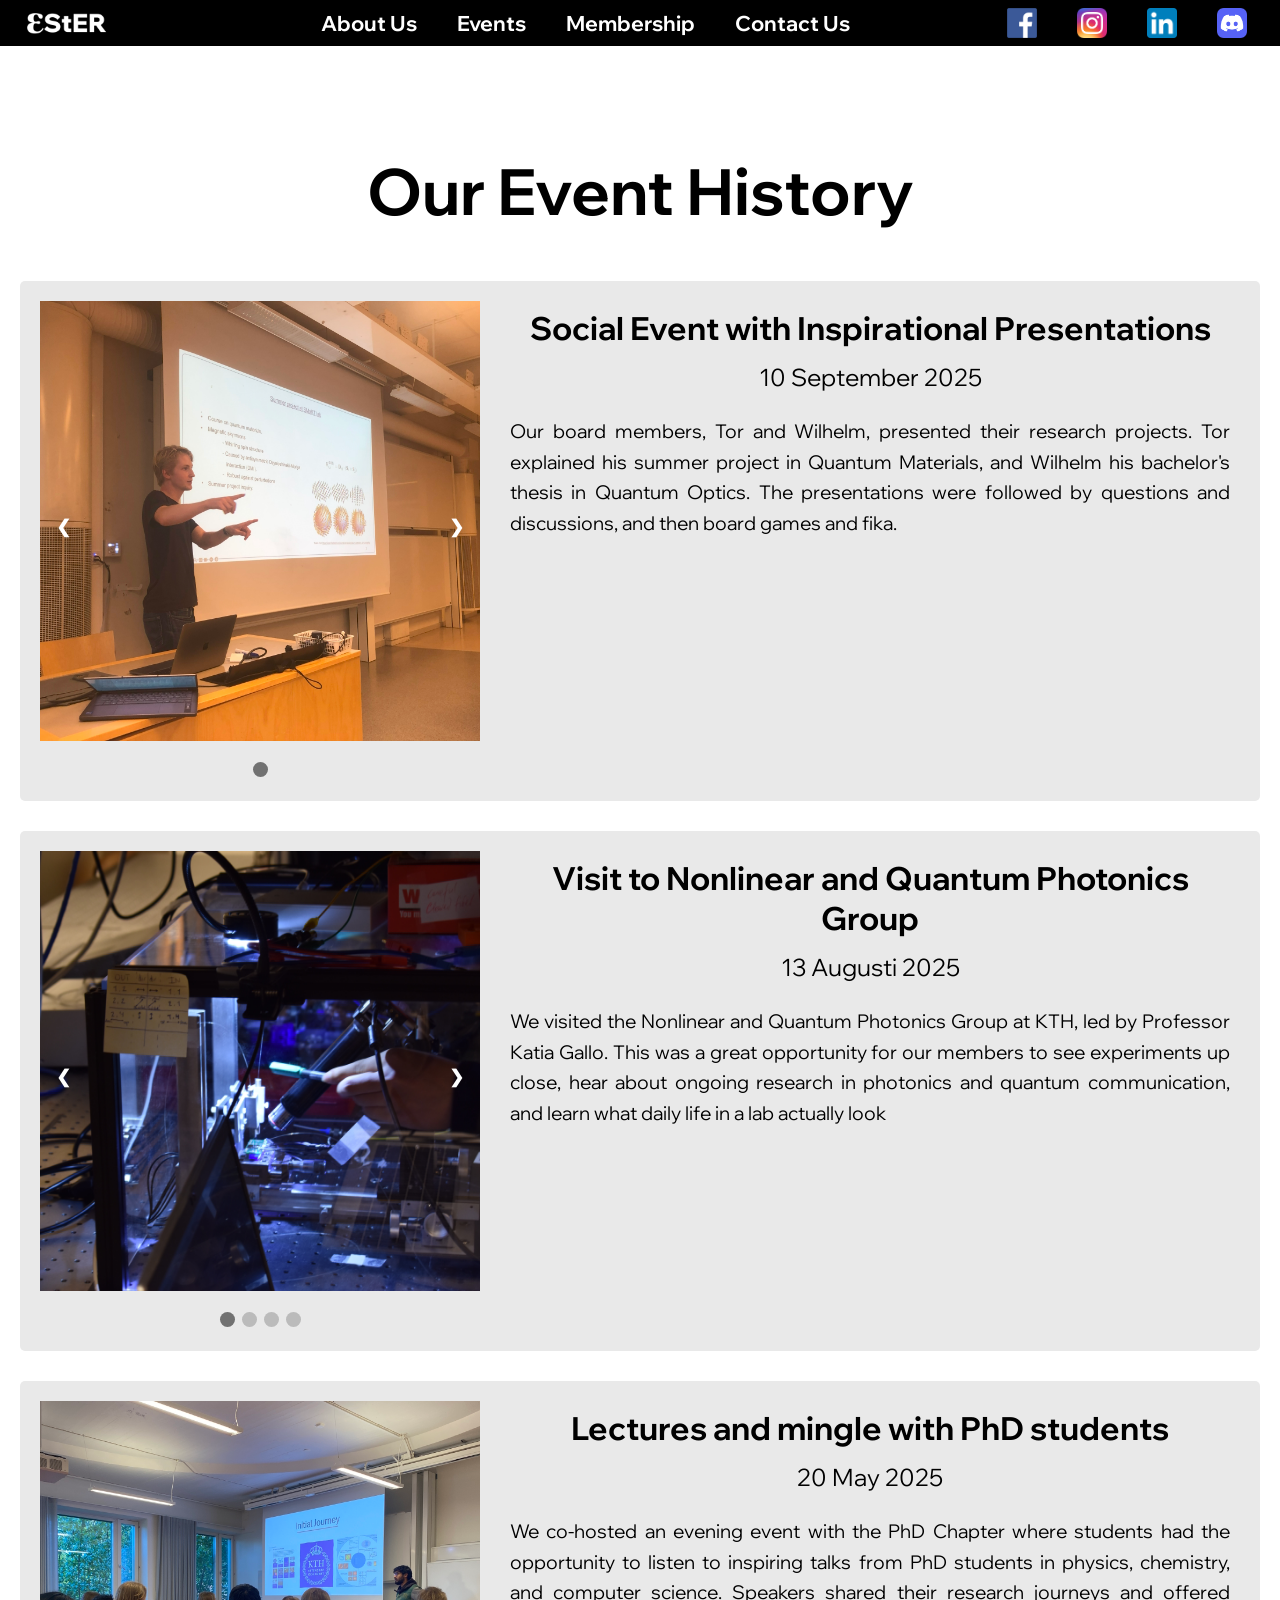
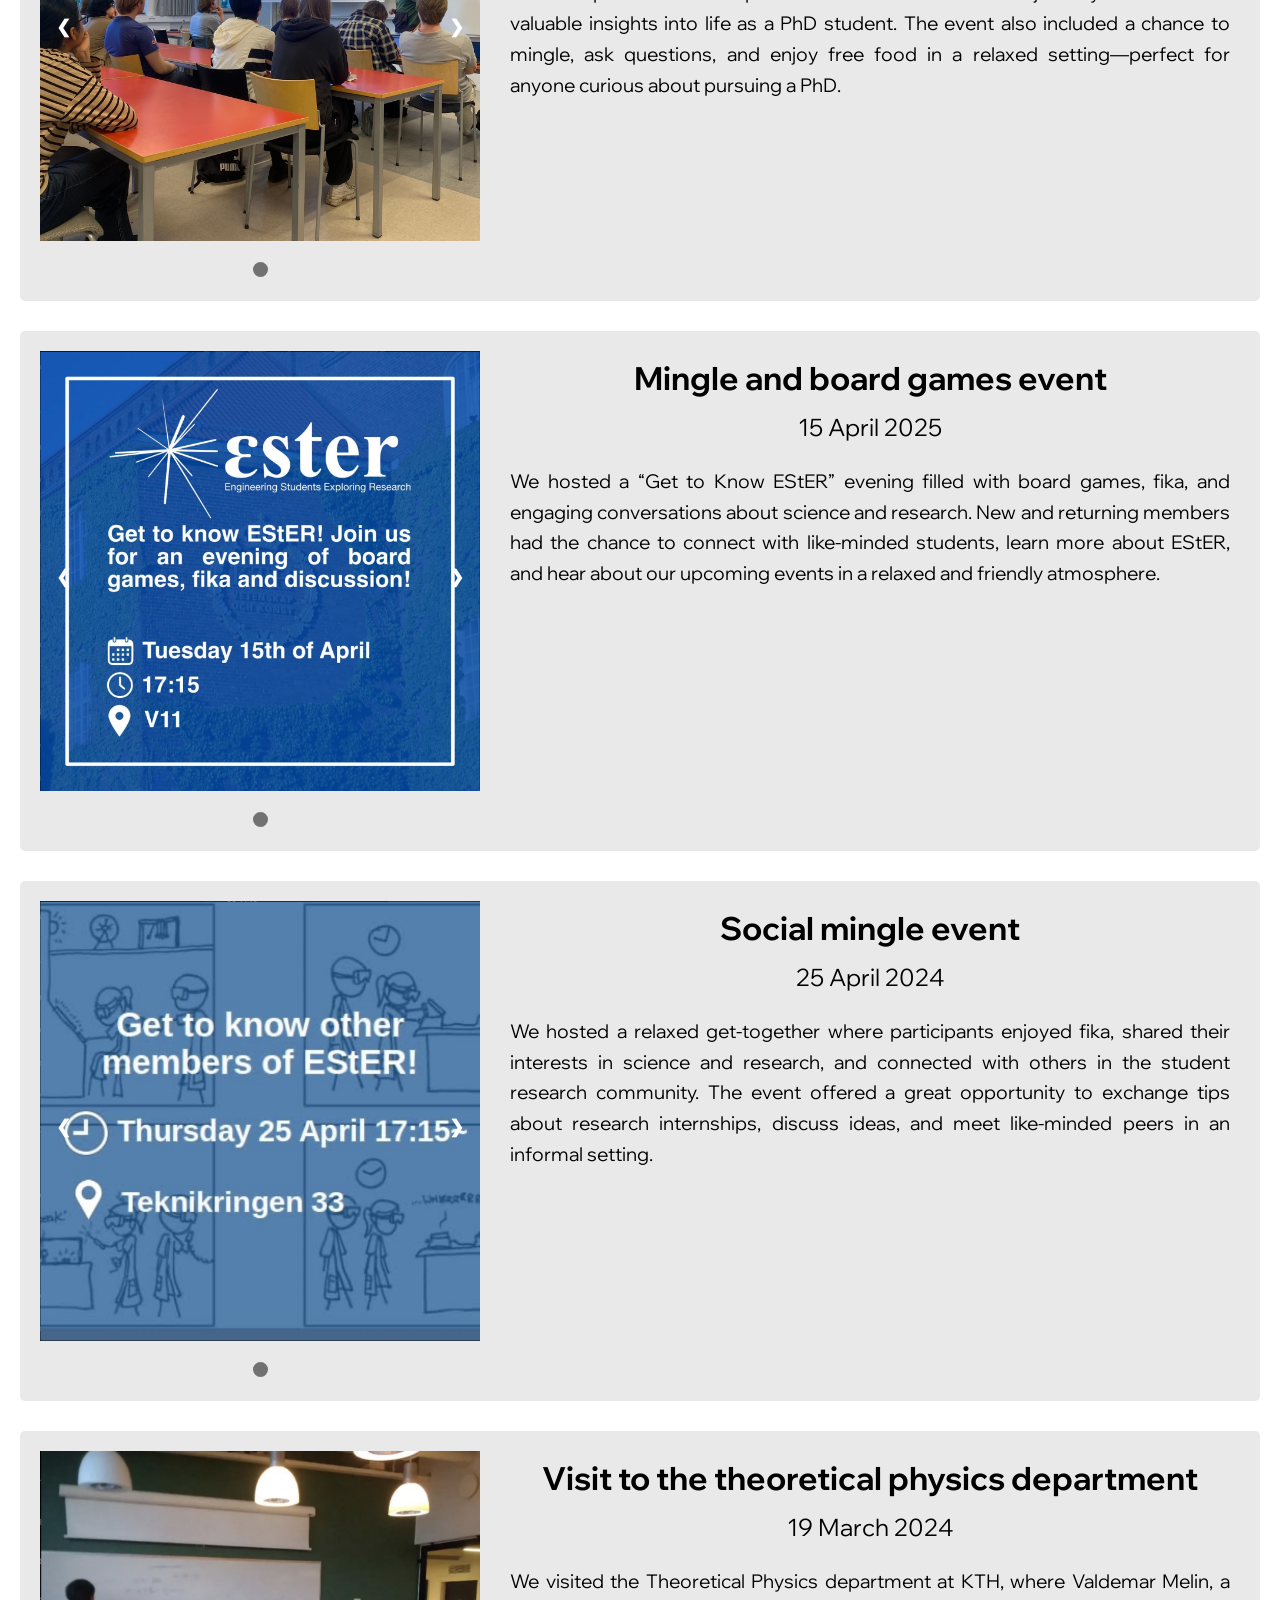
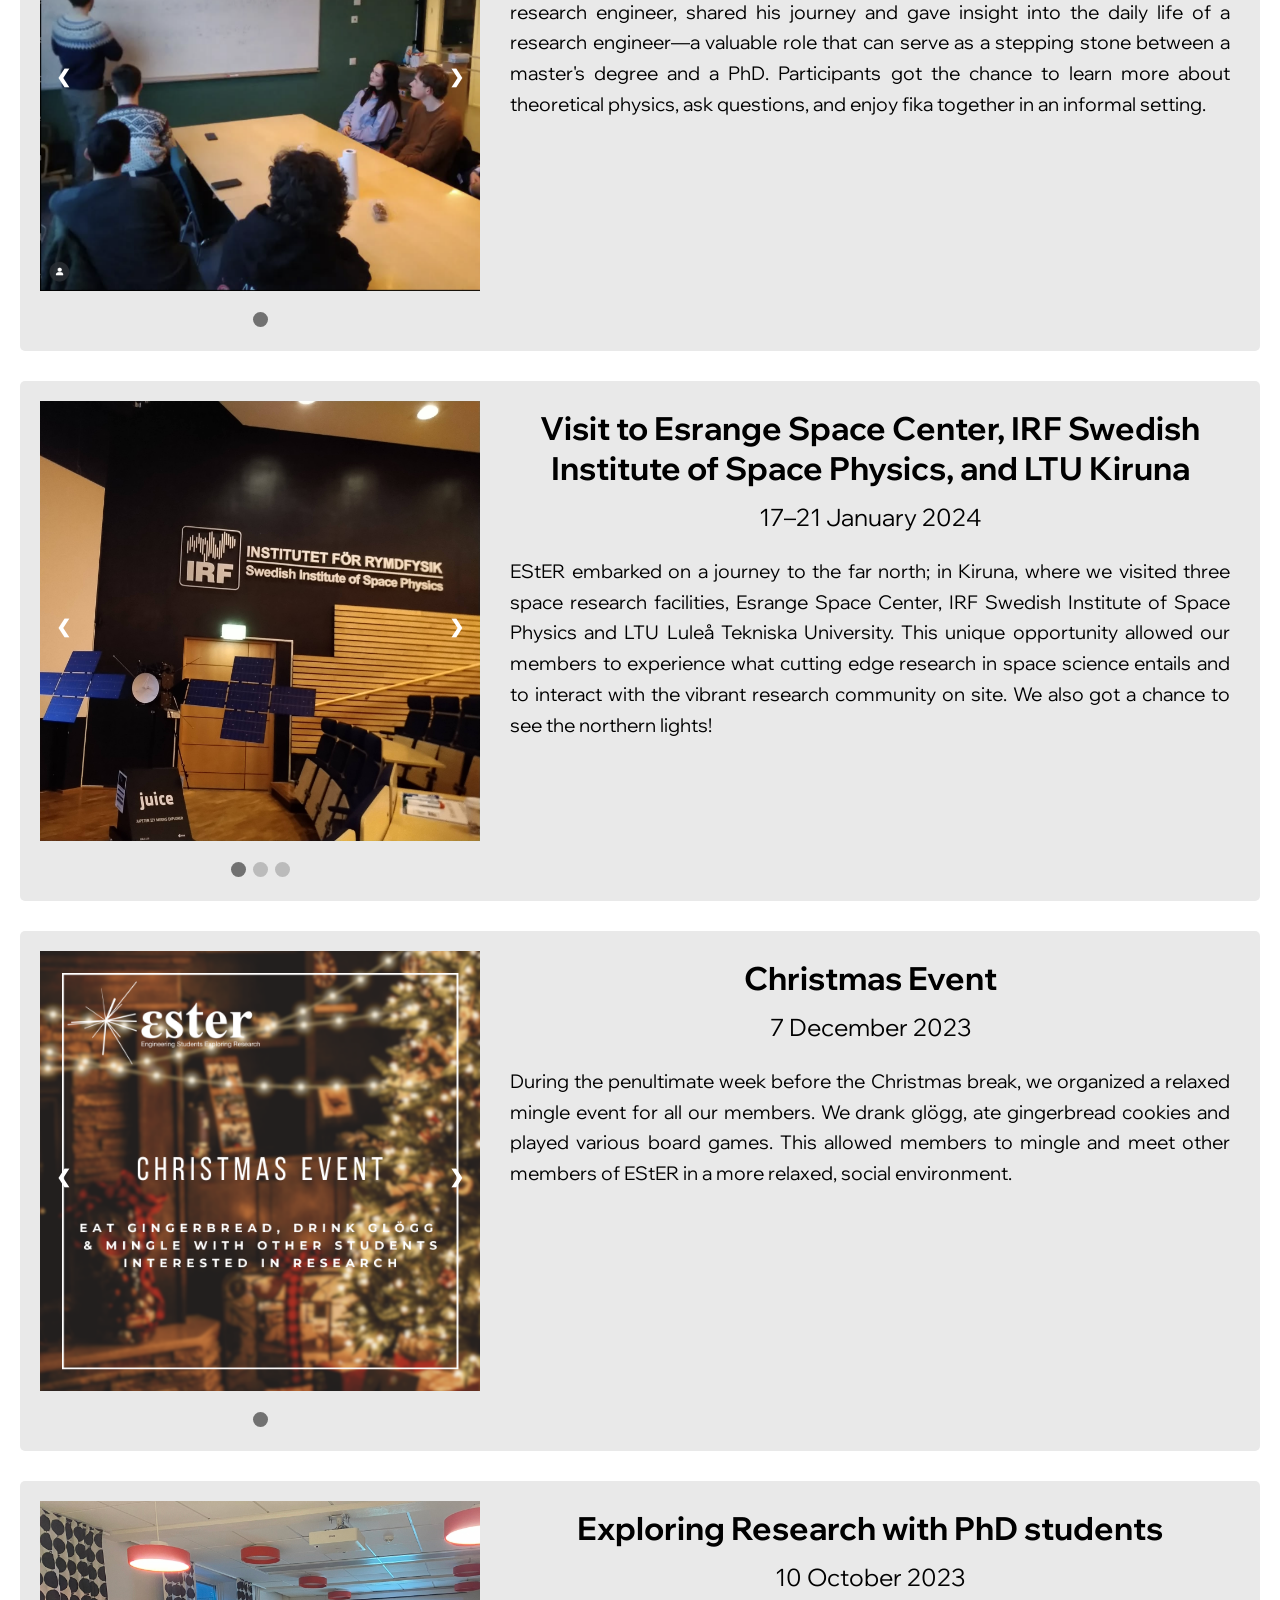
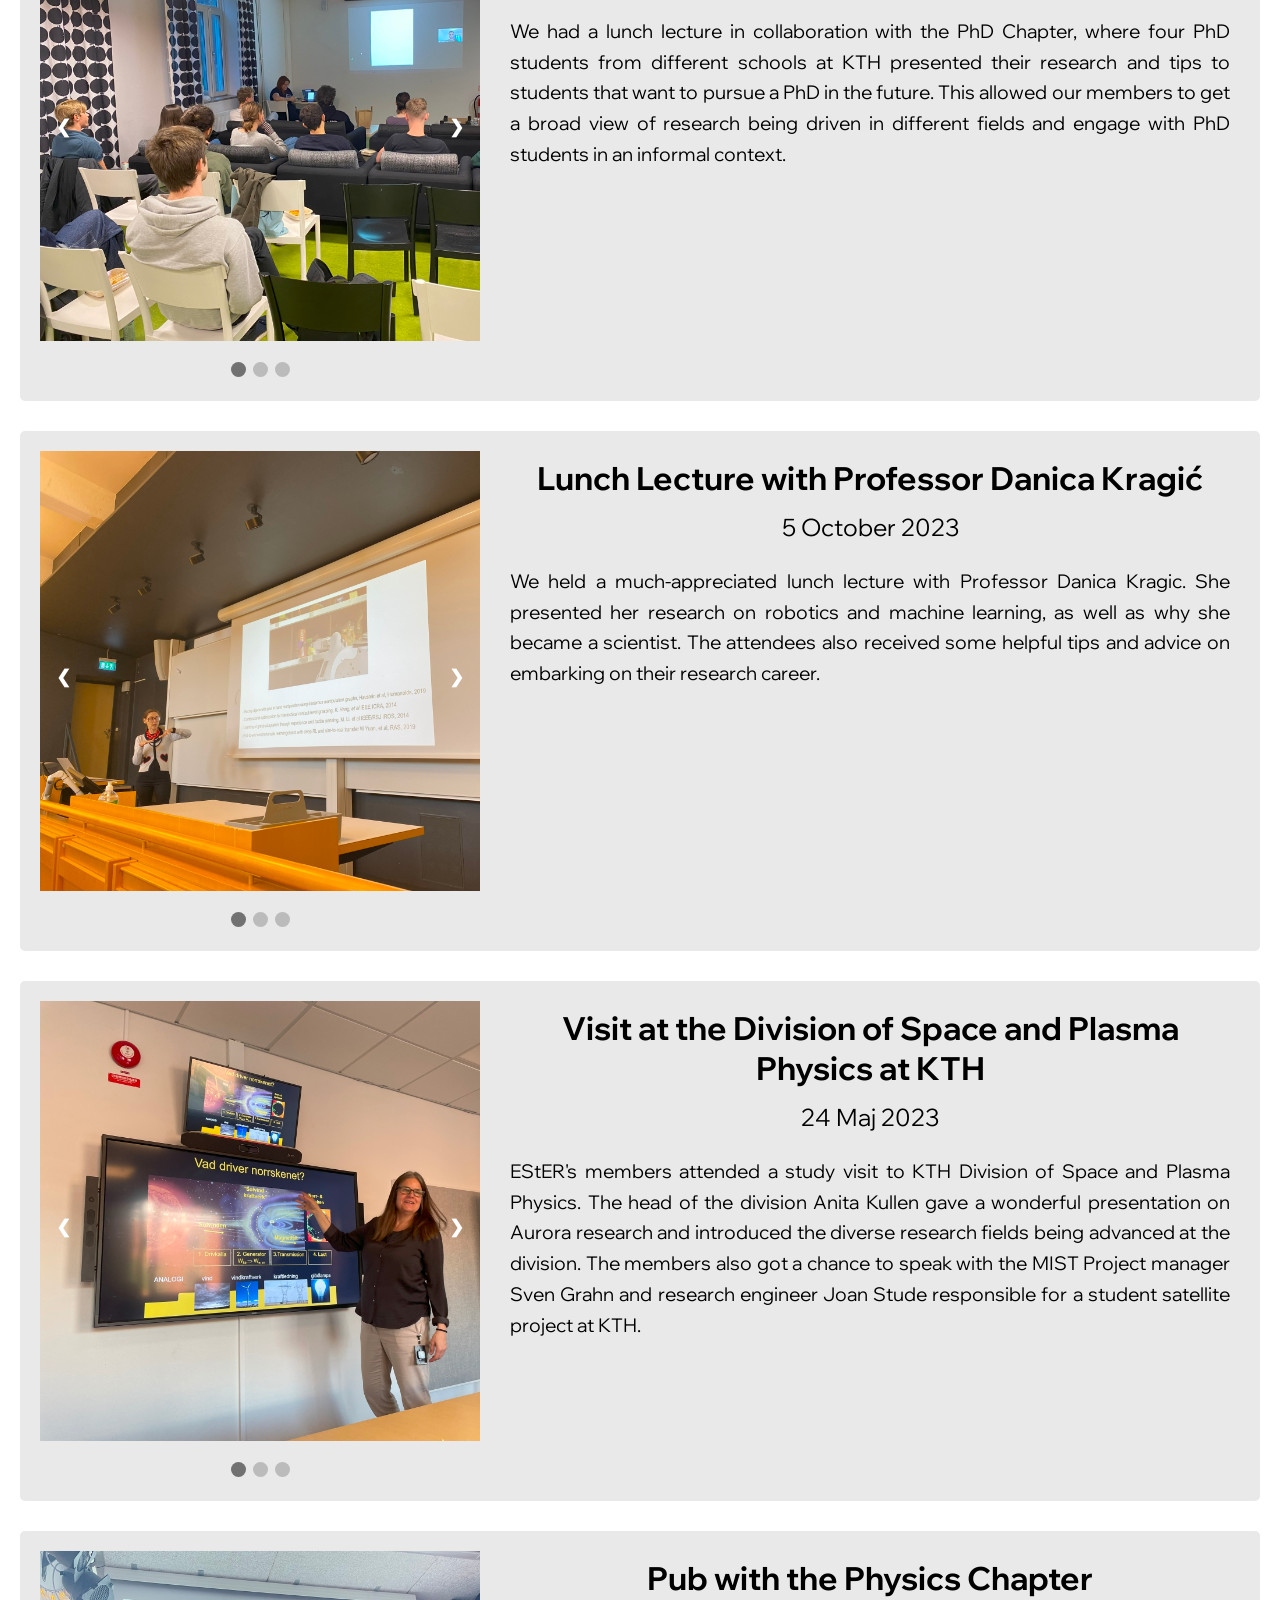
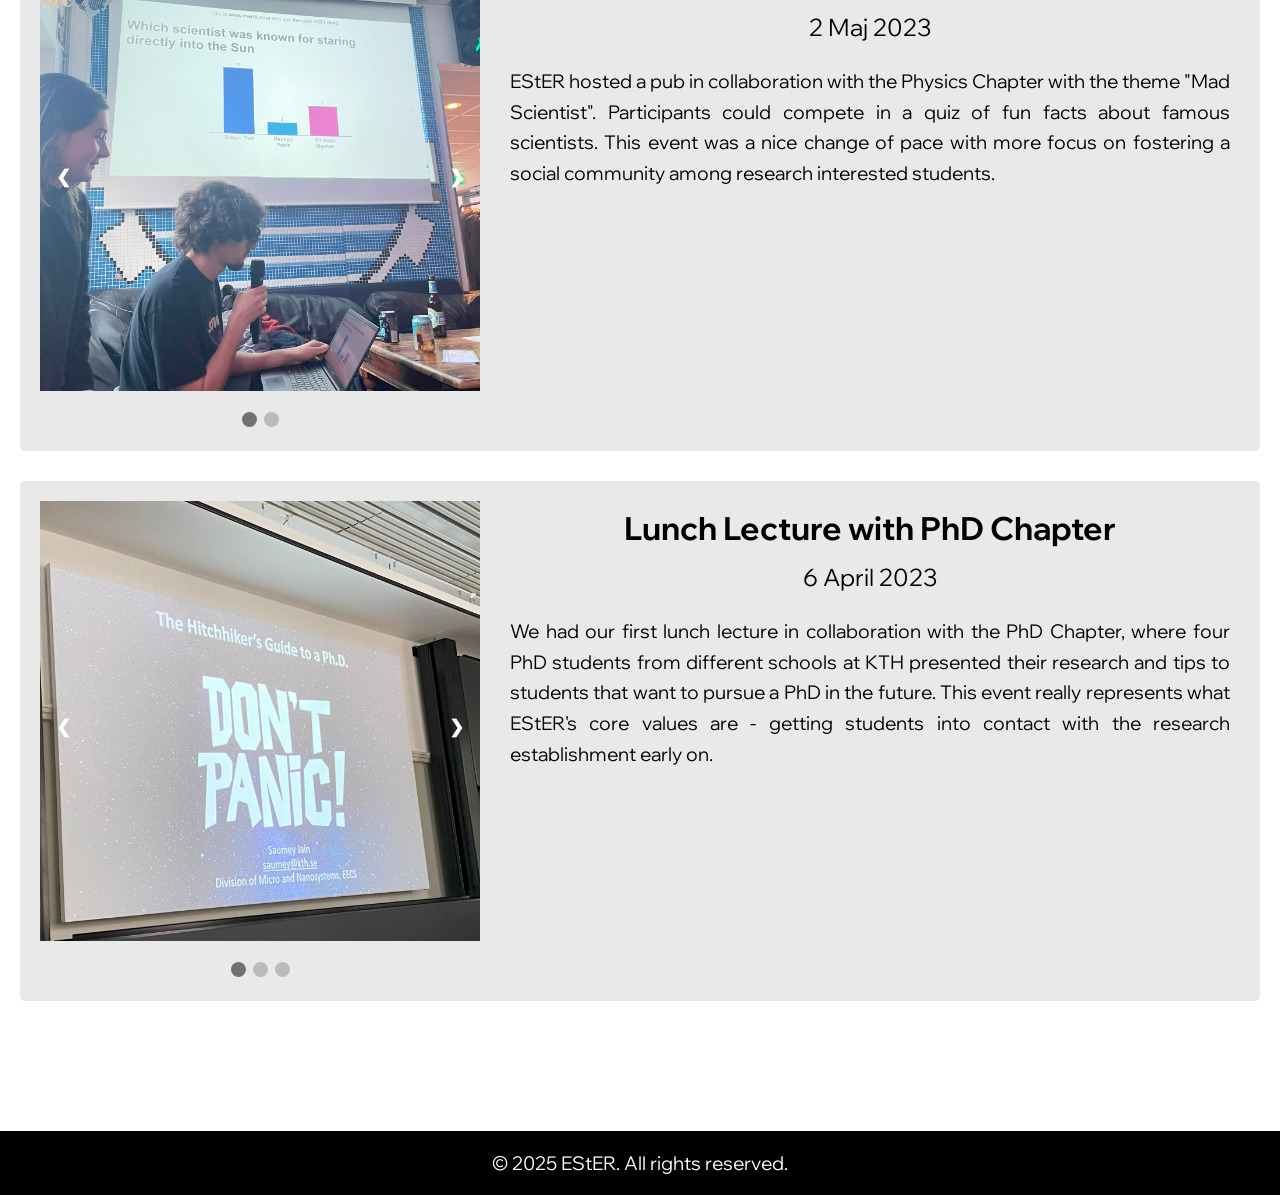
==== commit 6b891feb: "Typos" ====
--- a/events.html
+++ b/events.html
@@ -685,7 +685,7 @@
       </section>
     </main>
     <footer>
-      <p>&copy; 2023 EStER. All rights reserved.</p>
+      <p>&copy; 2025 EStER. All rights reserved.</p>
     </footer>
   </body>
 </html>
--- a/css/base.css
+++ b/css/base.css
@@ -9,16 +9,15 @@
   font-family: "WixMadeforDisplay-VariableFont";
 }
 
-
 section {
-  padding: 100px 0;
+  padding: 100px 10px;
 }
 
 section h1 {
-  text-align: center; 
-  font-size: 64px; 
-  margin-top: 50px; 
-  margin-bottom: 50px; 
+  text-align: center;
+  font-size: 64px;
+  margin-top: 50px;
+  margin-bottom: 50px;
 }
 
 section h2 {
@@ -35,7 +34,6 @@
   text-align: justify;
 }
 
-
 footer {
   background-color: #000000;
   padding: 20px 0;
@@ -49,7 +47,6 @@
 }
 
 img {
-  max-width: 100%;
   height: auto;
   display: block;
-}+}
--- a/css/layout.css
+++ b/css/layout.css
@@ -7,8 +7,8 @@
   justify-content: center;
   flex-direction: column;
   text-align: center;
-  background-image: url("../assets/images/background.jpg"); 
-  background-size: cover; 
+  background-image: url("../assets/images/background.jpg");
+  background-size: cover;
   background-position: center;
 }
 
@@ -25,44 +25,30 @@
   text-align: center;
 }
 
-
 .image-text-container {
   display: flex;
   align-items: flex-start;
+  gap: 20px;
 }
 
 .image-text-container img {
   width: 300px;
-  margin-right: 20px; 
-  margin-top: 40px; 
-  gap: 20px;
+  margin-right: 20px;
+  margin-top: 40px;
 }
 
 .content-wrapper {
-  max-width: 800px; 
-  margin: 0 auto; 
+  max-width: 800px;
+  margin: 0 auto;
 }
 
 .image-text-container p {
   text-align: justify;
-  margin-top: 40px; 
+  margin-top: 40px;
 }
 
-/* Tablets & tiny computers */
-@media screen and (max-width: 1024px) {
-  .social-media-links {
-    display: flex
-    margin-left: 20px;
-  }
-
-  nav a {
-    font-size: 18px;
-  }
-}
-
-
 /* Mobile */
-@media screen and (max-width: 768px) {
+@media screen and (max-width: 1030px) {
   .header-container {
     padding: 0 15px;
     justify-content: space-between;
@@ -72,7 +58,7 @@
   }
 
   section {
-    padding: 80px 0;
+    padding: 80px 10px;
   }
 
   .hamburger {
@@ -82,16 +68,14 @@
     justify-content: space-between;
     cursor: pointer;
 
-    
     width: 30px;
     height: 25px;
   }
 
-  
   .hamburger div {
-    width: 25px; 
-    height: 3px;   
-    background-color: white; 
+    width: 25px;
+    height: 3px;
+    background-color: white;
     transition: all 0.3s ease;
   }
 
@@ -118,9 +102,9 @@
   }
 
   nav .social-media-links {
-    position: static; 
+    position: static;
     transform: none;
-    margin-top: 40px; 
+    margin-top: 40px;
 
     display: flex;
     justify-content: center;
@@ -128,7 +112,7 @@
     width: 100%;
     height: 5%;
   }
-  
+
   nav .social-media-links a {
     margin: 0;
     padding: 0;
@@ -138,20 +122,28 @@
   nav .social-media-links img {
     width: 100%;
     height: 100%;
-    display block;
+    display: block;
   }
 
-  .banner h1 { font-size: 2.5em; }
-  .banner h2 { font-size: 1.8em; }
-  section h1 { font-size: 36px; }
-  section p { text-align: left; }
+  .banner h1 {
+    font-size: 2.5em;
+  }
+  .banner h2 {
+    font-size: 1.8em;
+  }
+  section h1 {
+    font-size: 36px;
+  }
+  section p {
+    text-align: left;
+  }
 
   .image-text-container {
-      flex-direction: column;
-      align-items: center;
+    flex-direction: column;
+    align-items: center;
   }
   .image-text-container img {
-      width: 100%;
-      max-width: 300px;
+    width: 100%;
+    max-width: 300px;
   }
 }
--- a/css/events.css
+++ b/css/events.css
@@ -1,6 +1,143 @@
-
-#signin-container {
-  background-image: url("../assets/images/membership_button.jpg");
+.event-images {
+  display: flex;
+  justify-content: center; /* Centers children horizontally */
+  align-items: center; /* Centers children vertically (if you have varying image heights) */
+  flex-wrap: wrap; /* Allows images to wrap onto the next line */
+  gap: 10px; /* Optional: Adds some space between the images */
+}
+
+.event-images img {
+  max-width: 25%; /* Ensures images are responsive and do not overflow their container */
+  height: auto; /* Maintains aspect ratio */
+}
+
+.event-details h2 {
+  margin-bottom: 10px; /* Adjusts the space between the title and the date */
+  text-align: center; /* Centers the title if desired */
+}
+
+.event-details .event-date {
+  margin-top: 0;
+  margin-bottom: 20px; /* Adjusts the space between the date and the description */
+  text-align: center; /* Centers the date if desired */
+  font-size: 1.5em; /* Adjusts the size of the date text if needed */
+}
+
+.event-description {
+  margin-bottom: 125px; /* Adjust this value to achieve the desired spacing */
+}
+
+.event-content {
+  display: flex;
+  flex-wrap: wrap;
+  justify-content: space-between;
+  align-items: stretch;
+  margin-left: auto;
+  margin-right: auto;
+  max-width: 1200px;
+  padding: 0 20px;
+  background-color: #e9e9e9;
+  border-radius: 5px;
+  overflow: hidden;
+  margin-bottom: 30px;
+}
+
+.event-slideshow {
+  flex-basis: calc(40% - 40px);
+  margin: 20px 20px 20px 0;
+}
+
+.event-slideshow img {
+  width: 100%;
+  height: auto;
+}
+
+.event-details {
+  flex: 1;
+  padding-left: 10px;
+  padding-right: 10px;
+}
+
+.slideshow-container {
+  max-width: 100%;
+  position: relative;
+  margin: auto;
+}
+
+/* Hide the images by default */
+.mySlides {
+  display: none;
+}
+
+/* Next & previous buttons */
+.prev,
+.next {
+  cursor: pointer;
+  position: absolute;
+  top: 50%;
+  width: auto;
+  padding: 16px;
+  margin-top: -22px;
+  color: white;
+  font-weight: bold;
+  font-size: 18px;
+  transition: 0.6s ease;
+  border-radius: 0 3px 3px 0;
+  user-select: none;
+}
+
+/* Position the "next button" to the right */
+.next {
+  right: 0;
+  border-radius: 3px 0 0 3px;
+}
+
+.prev:hover,
+.next:hover {
+  background-color: rgba(0, 0, 0, 0.8);
+}
+
+.text {
+  color: #f2f2f2;
+  font-size: 15px;
+  padding: 8px 12px;
+  position: absolute;
+  bottom: 8px;
+  width: 100%;
+  text-align: center;
+}
+
+.numbertext {
+  color: #f2f2f2;
+  font-size: 12px;
+  padding: 8px 12px;
+  position: absolute;
+  top: 0;
+}
+
+.dot {
+  cursor: pointer;
+  height: 15px;
+  width: 15px;
+  margin: 0 2px;
+  background-color: #bbb;
+  border-radius: 50%;
+  display: inline-block;
+  transition: background-color 0.1s ease;
+}
+
+.active,
+.dot:hover {
+  background-color: #717171;
+}
+
+@keyframes fade {
+  from {
+    opacity: 0.4;
+  }
+  to {
+    opacity: 1;
+  }
 }
 
 #signin-link {
@@ -60,3 +197,16 @@
   /*background-color: #ffffff;      /* darker hover color */
   transform: scale(1.05); /* slight zoom effect */
 }
+
+@media only screen and (max-width: 1030px) {
+  .event-content {
+    flex-direction: column;
+  }
+  .event-details {
+    order: 1; /* This will ensure that the text appears after the image on smaller screens */
+  }
+  .event-slideshow,
+  .event-details {
+    margin-bottom: 20px; /* Adds space between the units on smaller screens */
+  }
+}
--- a/css/styles.css
+++ b/css/styles.css
@@ -1,8 +1,3 @@
-
-#signin-container {
-  background-image: url("../assets/images/membership_button.jpg");
-}
-
 #signin-link {
   text-decoration: none; /* Optional: This will remove the underline from the link */
   color: rgb(
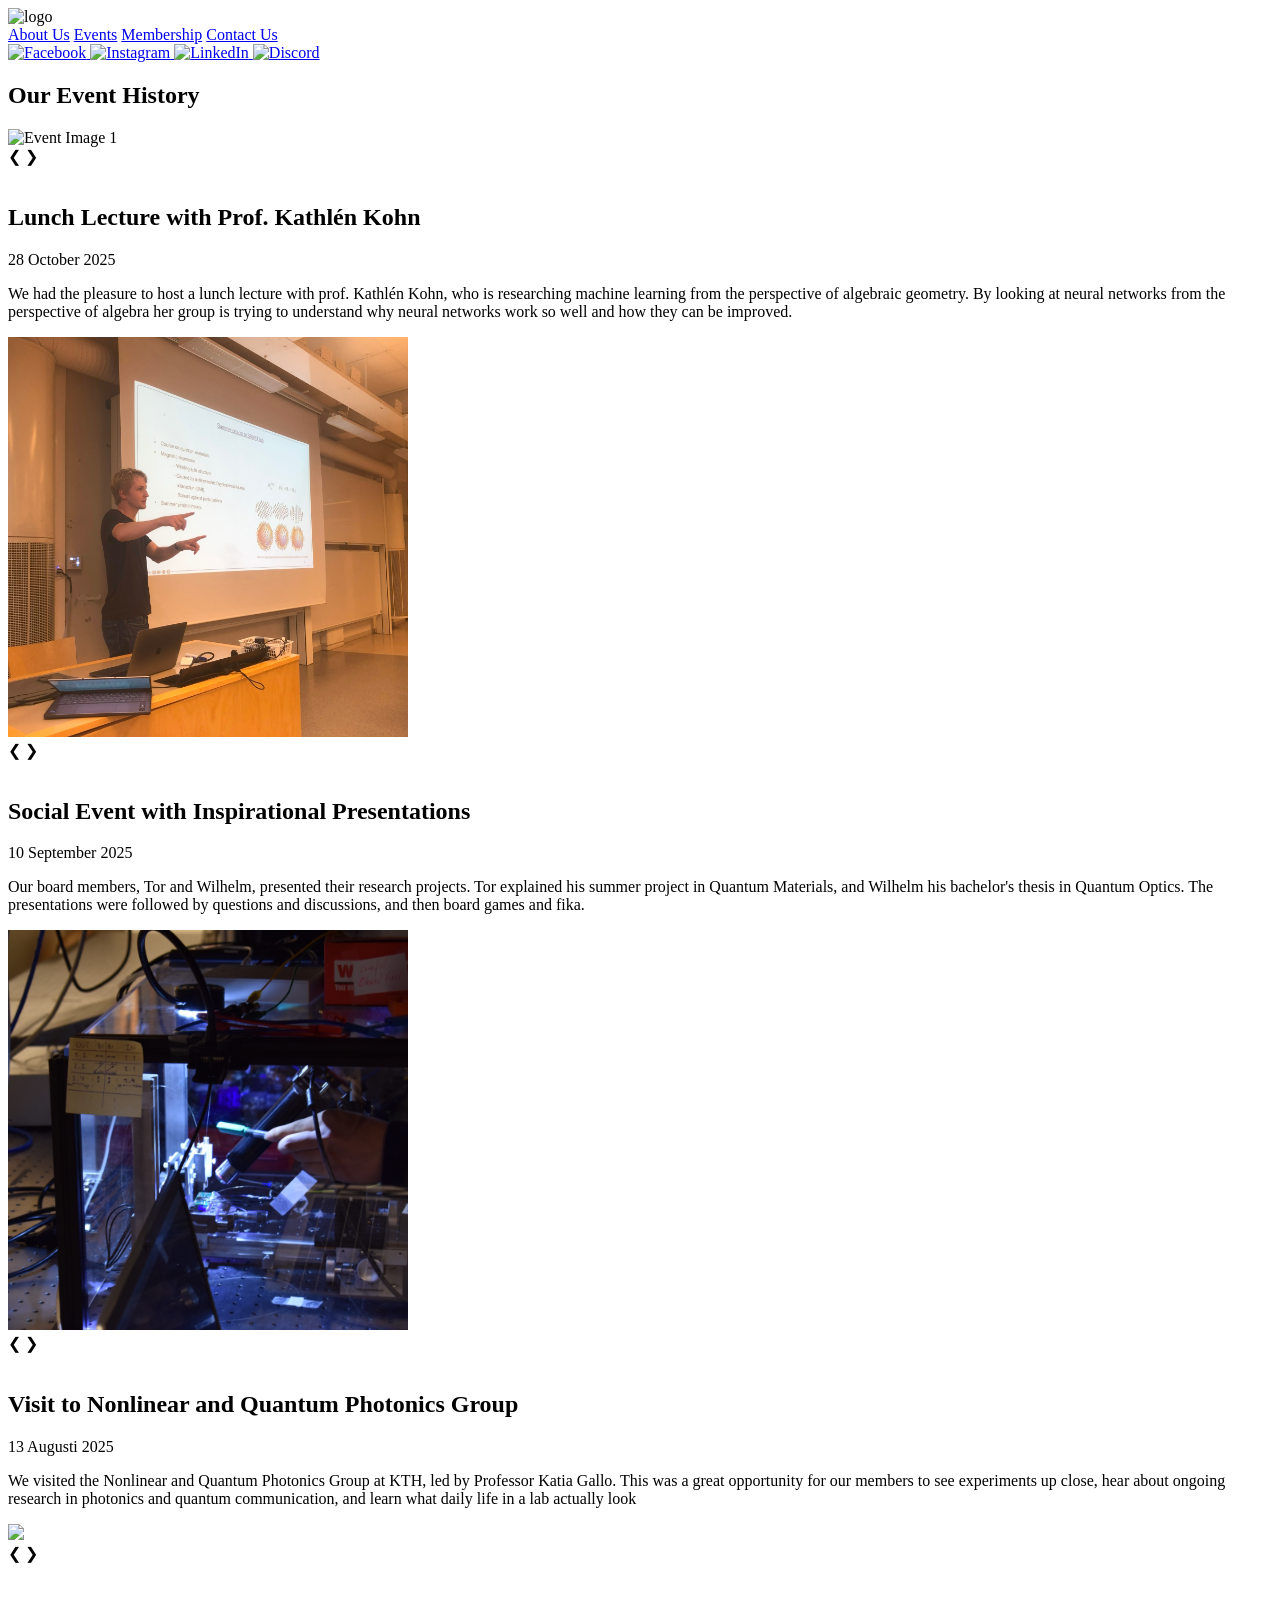
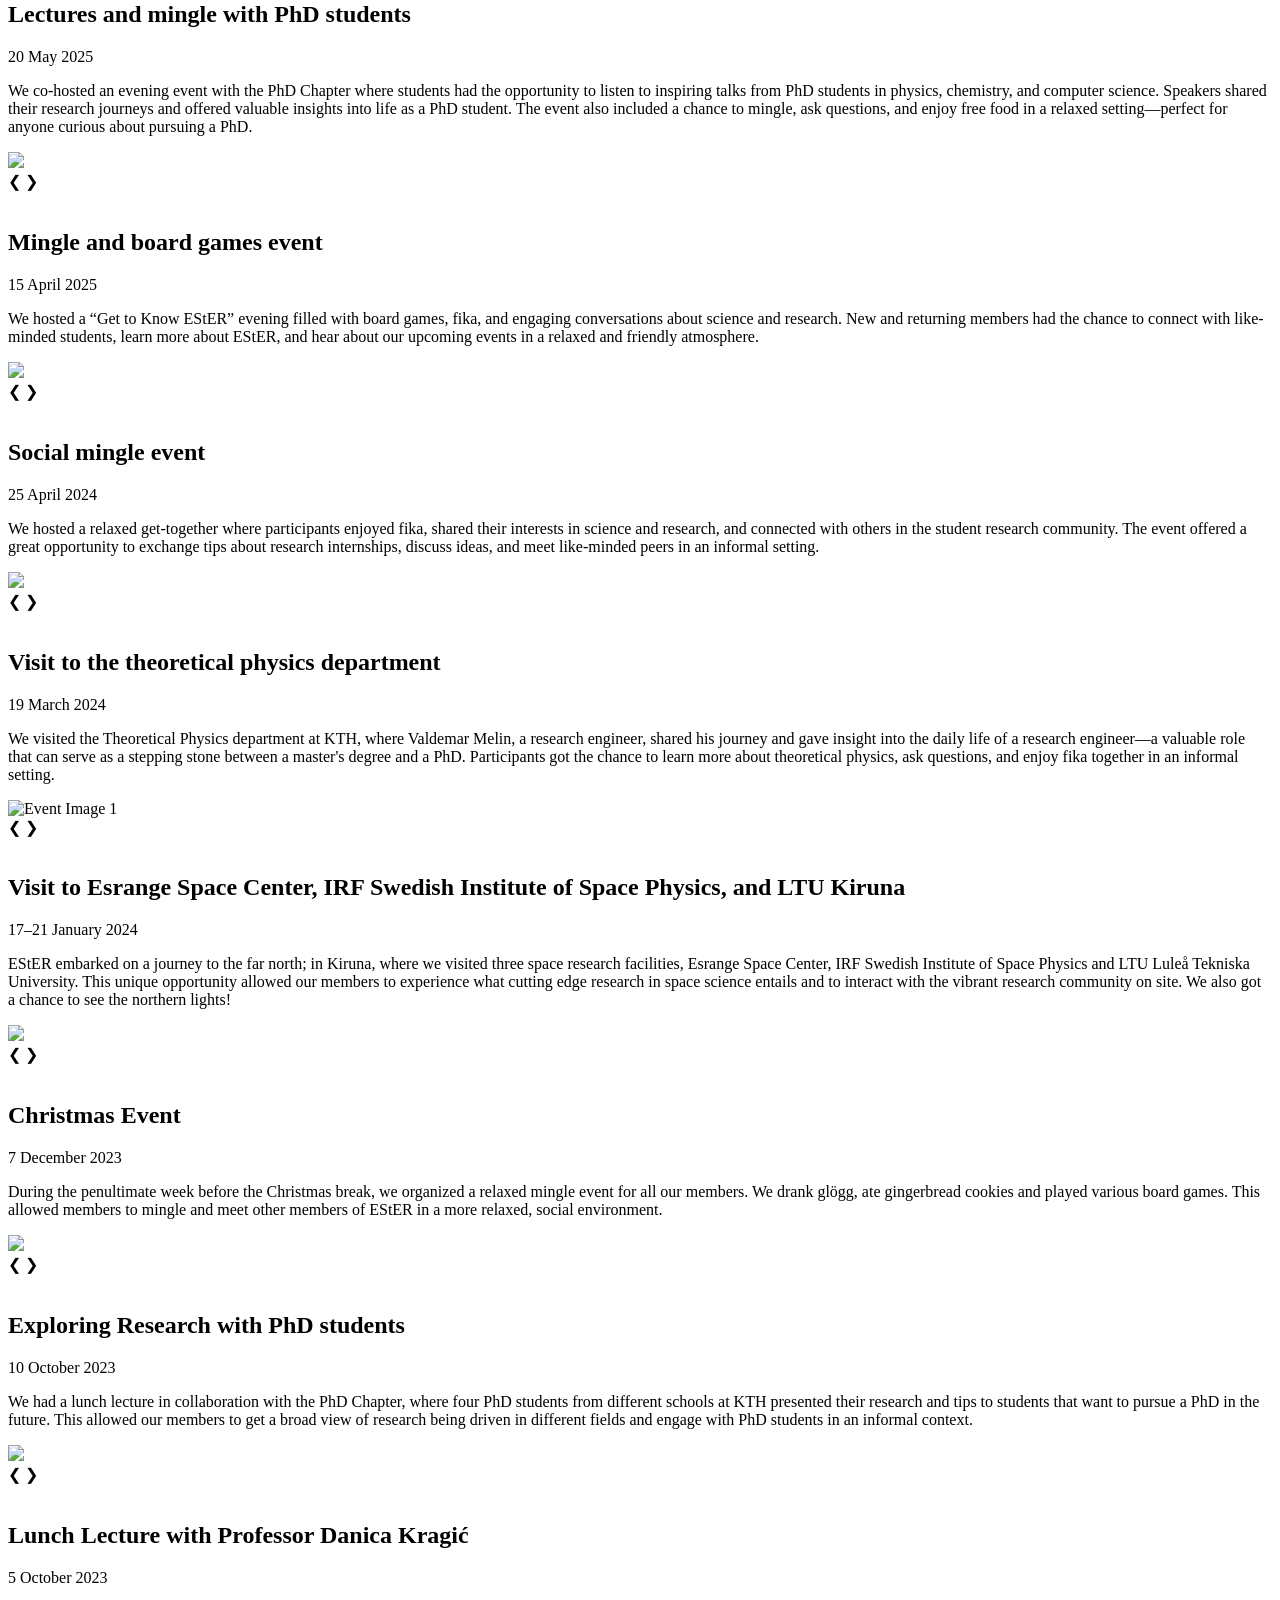
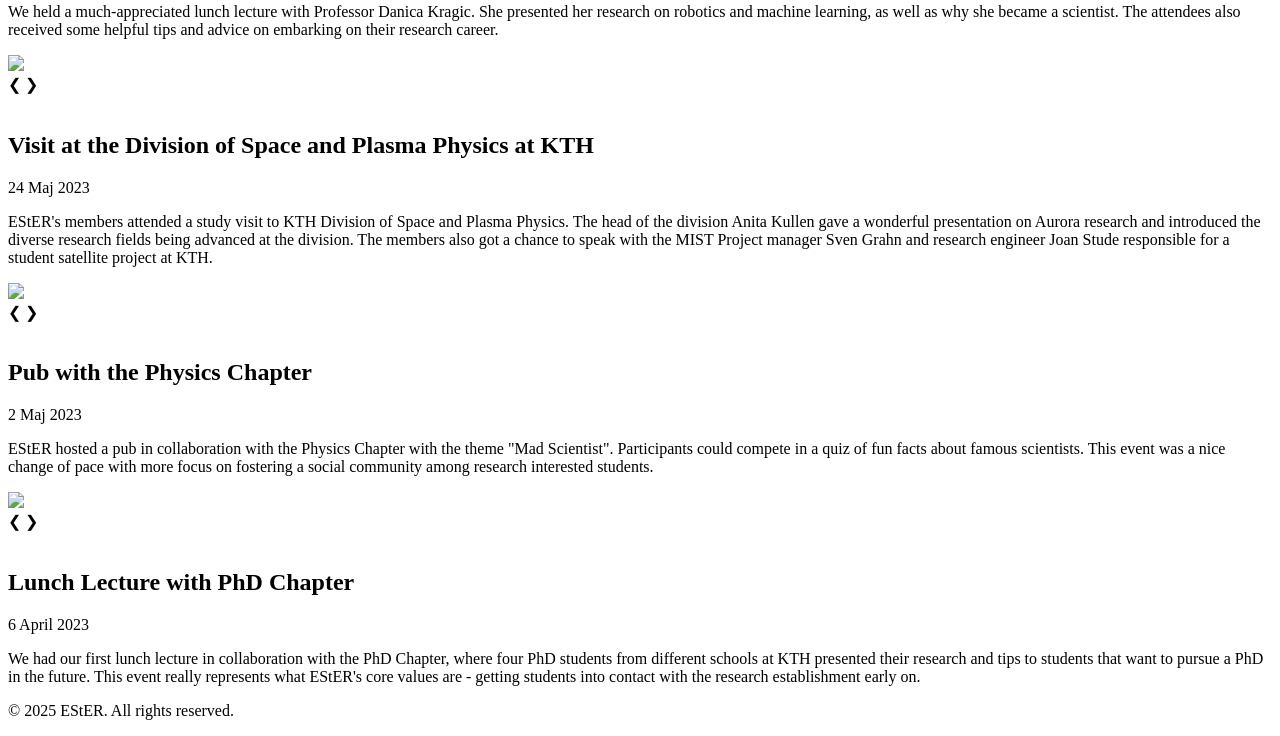
==== commit 740394b5: "Added Kathlen event" ====
--- a/events.html
+++ b/events.html
@@ -1,691 +1,566 @@
 <!DOCTYPE html>
 <html lang="en">
-  <head>
-    <meta charset="UTF-8" />
-    <meta name="viewport" content="width=device-width, initial-scale=1.0" />
+<head>
+    <meta charset="UTF-8">
+    <meta name="viewport" content="width=device-width, initial-scale=1.0">
     <title>Event History - EStER</title>
-    <link rel="stylesheet" href="css/base.css" />
-    <link rel="stylesheet" href="css/header.css" />
-    <link rel="stylesheet" href="css/layout.css" />
-    <link rel="stylesheet" href="css/events.css" />
-    <link rel="stylesheet" href="css/styles.css" />
+    <link rel="stylesheet" href="styles.css">
     <script defer src="script.js"></script>
-  </head>
-  <body>
+</head>
+<body>
     <header>
-      <div class="header-container">
-        <img id="logo" src="assets/images/logo.png" alt="logo" />
-        <nav>
-          <a href="index.html#AboutUs">About Us</a>
-          <a href="events.html">Events</a>
-          <a href="index.html#Membership">Membership</a>
-          <a href="index.html#ContactUs">Contact Us</a>
+        <div class="header-container">
+          <img id="logo" src="Pictures/logo.png" alt="logo">
+          <nav>
+            <a href="index.html#AboutUs" >About Us</a>
+            <a href="events.html">Events</a>
+            <a href="index.html#Membership">Membership</a>
+            <a href="index.html#ContactUs">Contact Us</a>
+          </nav>
+          <div style="width:10%;"><!-- This empty div will balance the logo --></div>
+
           <div class="social-media-links">
             <a href="https://www.facebook.com/ester.kth" target="_blank">
-              <img src="assets/images/facebook_icon.png" alt="Facebook" />
+              <img src="Pictures/facebook_icon.png" alt="Facebook">
             </a>
             <a href="https://www.instagram.com/ester.kth" target="_blank">
-              <img src="assets/images/instagram_icon.png" alt="Instagram" />
+              <img src="Pictures/instagram_icon.png" alt="Instagram">
             </a>
             <a href="https://www.linkedin.com/company/esterkth" target="_blank">
-              <img src="assets/images/linkedin_icon.png" alt="LinkedIn" />
+              <img src="Pictures/linkedin_icon.png" alt="LinkedIn">
             </a>
             <a href="https://discord.gg/nryDUjJguH" target="_blank">
-              <img src="assets/images/discord_icon.png" alt="Discord" />
+              <img src="Pictures/discord_icon.png" alt="Discord">
             </a>
             <!-- Add other social media links here -->
           </div>
-        </nav>
-        <div class="hamburger">
-          <div></div>
-          <div></div>
-          <div></div>
         </div>
-      </div>
     </header>
-    <main>
-      <section>
-        <h1>Our Event History</h1>
-        <!-- Event cards will go here -->
-        <!-- Example of an event entry -->
-
-        <article class="event13">
-          <div class="event-content">
-            <div class="event-slideshow">
-              <!-- Slideshow container -->
-              <div class="slideshow-container">
-                <!-- Full-width images with number and caption text -->
-                <div class="mySlides fade">
-                  <img
-                    src="assets/images/Events/SocialEvent200910/IMG_TOR.jpg"
-                    height="400"
-                  />
-                </div>
-
-                <!-- Next and previous buttons -->
-                <a class="prev" onclick="plusSlides(-1)">&#10094;</a>
-                <a class="next" onclick="plusSlides(1)">&#10095;</a>
-              </div>
-              <br />
-
-              <!-- The dots/circles -->
-              <div style="text-align: center">
-                <span class="dot" onclick="currentSlide(1)"></span>
-              </div>
-            </div>
-
-            <div class="event-details">
-              <h2>Social Event with Inspirational Presentations</h2>
-              <p class="event-date">10 September 2025</p>
-              <p class="event-description">
-                Our board members, Tor and Wilhelm, presented their research
-                projects. Tor explained his summer project in Quantum Materials,
-                and Wilhelm his bachelor's thesis in Quantum Optics. The
-                presentations were followed by questions and discussions, and
-                then board games and fika.
-              </p>
-            </div>
-          </div>
-        </article>
-
-        <article class="event12">
-          <div class="event-content">
-            <div class="event-slideshow">
-              <!-- Slideshow container -->
-              <div class="slideshow-container">
-                <!-- Full-width images with number and caption text -->
-                <div class="mySlides fade">
-                  <img
-                    src="assets/images/Events/LabTourNQP/BLUELIGHTS.JPG"
-                    height="400"
-                    alt="Event Image 1"
-                  />
-                </div>
-
-                <div class="mySlides fade">
-                  <img
-                    src="assets/images/Events/LabTourNQP/LEC.JPG"
-                    height="400"
-                    alt="Event Image 2"
-                  />
-                </div>
-
-                <div class="mySlides fade">
-                  <img
-                    src="assets/images/Events/LabTourNQP/POINTING.JPG"
-                    height="400"
-                    alt="Event Image 3"
-                  />
-                </div>
-
-                <div class="mySlides fade">
-                  <img
-                    src="assets/images/Events/LabTourNQP/REDLIGHTS.JPG"
-                    height="400"
-                    alt="Event Image 4"
-                  />
-                </div>
-
-                <!-- Next and previous buttons -->
-                <a class="prev" onclick="plusSlides(-1)">&#10094;</a>
-                <a class="next" onclick="plusSlides(1)">&#10095;</a>
-              </div>
-              <br />
-
-              <!-- The dots/circles -->
-              <div style="text-align: center">
-                <span class="dot" onclick="currentSlide(1)"></span>
-                <span class="dot" onclick="currentSlide(2)"></span>
-                <span class="dot" onclick="currentSlide(3)"></span>
-                <span class="dot" onclick="currentSlide(4)"></span>
-              </div>
-            </div>
-
-            <div class="event-details">
-              <h2>Visit to Nonlinear and Quantum Photonics Group</h2>
-              <p class="event-date">13 Augusti 2025</p>
-              <p class="event-description">
-                We visited the Nonlinear and Quantum Photonics Group at KTH, led
-                by Professor Katia Gallo. This was a great opportunity for our
-                members to see experiments up close, hear about ongoing research
-                in photonics and quantum communication, and learn what daily
-                life in a lab actually look
-              </p>
-            </div>
-          </div>
-        </article>
-
-        <article class="event11">
-          <div class="event-content">
-            <div class="event-slideshow">
-              <!-- Slideshow container -->
-              <div class="slideshow-container">
-                <!-- Full-width images with number and caption text -->
-                <div class="mySlides fade">
-                  <img src="assets/images/Events/phd_mingle.JPG" height="400" />
-                </div>
-
-                <!-- Next and previous buttons -->
-                <a class="prev" onclick="plusSlides(-1)">&#10094;</a>
-                <a class="next" onclick="plusSlides(1)">&#10095;</a>
-              </div>
-              <br />
-
-              <!-- The dots/circles -->
-              <div style="text-align: center">
-                <span class="dot" onclick="currentSlide(1)"></span>
-              </div>
-            </div>
-
-            <div class="event-details">
-              <h2>Lectures and mingle with PhD students</h2>
-              <p class="event-date">20 May 2025</p>
-              <p class="event-description">
-                We co-hosted an evening event with the PhD Chapter where
-                students had the opportunity to listen to inspiring talks from
-                PhD students in physics, chemistry, and computer science.
-                Speakers shared their research journeys and offered valuable
-                insights into life as a PhD student. The event also included a
-                chance to mingle, ask questions, and enjoy free food in a
-                relaxed setting—perfect for anyone curious about pursuing a PhD.
-              </p>
-            </div>
-          </div>
-        </article>
-
-        <article class="event10">
-          <div class="event-content">
-            <div class="event-slideshow">
-              <!-- Slideshow container -->
-              <div class="slideshow-container">
-                <!-- Full-width images with number and caption text -->
-                <div class="mySlides fade">
-                  <img src="assets/images/Events/social2025.png" height="400" />
-                </div>
-
-                <!-- Next and previous buttons -->
-                <a class="prev" onclick="plusSlides(-1)">&#10094;</a>
-                <a class="next" onclick="plusSlides(1)">&#10095;</a>
-              </div>
-              <br />
-
-              <!-- The dots/circles -->
-              <div style="text-align: center">
-                <span class="dot" onclick="currentSlide(1)"></span>
-              </div>
-            </div>
-
-            <div class="event-details">
-              <h2>Mingle and board games event</h2>
-              <p class="event-date">15 April 2025</p>
-              <p class="event-description">
-                We hosted a “Get to Know EStER” evening filled with board games,
-                fika, and engaging conversations about science and research. New
-                and returning members had the chance to connect with like-minded
-                students, learn more about EStER, and hear about our upcoming
-                events in a relaxed and friendly atmosphere.
-              </p>
-            </div>
-          </div>
-        </article>
-
-        <article class="event9">
-          <div class="event-content">
-            <div class="event-slideshow">
-              <!-- Slideshow container -->
-              <div class="slideshow-container">
-                <!-- Full-width images with number and caption text -->
-                <div class="mySlides fade">
-                  <img src="assets/images/Events/social2024.png" height="400" />
-                </div>
-
-                <!-- Next and previous buttons -->
-                <a class="prev" onclick="plusSlides(-1)">&#10094;</a>
-                <a class="next" onclick="plusSlides(1)">&#10095;</a>
-              </div>
-              <br />
-
-              <!-- The dots/circles -->
-              <div style="text-align: center">
-                <span class="dot" onclick="currentSlide(1)"></span>
-              </div>
-            </div>
-
-            <div class="event-details">
-              <h2>Social mingle event</h2>
-              <p class="event-date">25 April 2024</p>
-              <p class="event-description">
-                We hosted a relaxed get-together where participants enjoyed
-                fika, shared their interests in science and research, and
-                connected with others in the student research community. The
-                event offered a great opportunity to exchange tips about
-                research internships, discuss ideas, and meet like-minded peers
-                in an informal setting.
-              </p>
-            </div>
-          </div>
-        </article>
-
-        <article class="event8">
-          <div class="event-content">
-            <div class="event-slideshow">
-              <!-- Slideshow container -->
-              <div class="slideshow-container">
-                <!-- Full-width images with number and caption text -->
-                <div class="mySlides fade">
-                  <img
-                    src="assets/images/Events/valdemar_melin.png"
-                    height="400"
-                  />
-                </div>
-
-                <!-- Next and previous buttons -->
-                <a class="prev" onclick="plusSlides(-1)">&#10094;</a>
-                <a class="next" onclick="plusSlides(1)">&#10095;</a>
-              </div>
-              <br />
-
-              <!-- The dots/circles -->
-              <div style="text-align: center">
-                <span class="dot" onclick="currentSlide(1)"></span>
-              </div>
-            </div>
-
-            <div class="event-details">
-              <h2>Visit to the theoretical physics department</h2>
-              <p class="event-date">19 March 2024</p>
-              <p class="event-description">
-                We visited the Theoretical Physics department at KTH, where
-                Valdemar Melin, a research engineer, shared his journey and gave
-                insight into the daily life of a research engineer—a valuable
-                role that can serve as a stepping stone between a master's
-                degree and a PhD. Participants got the chance to learn more
-                about theoretical physics, ask questions, and enjoy fika
-                together in an informal setting.
-              </p>
-            </div>
-          </div>
-        </article>
-
-        <article class="event7">
-          <div class="event-content">
-            <div class="event-slideshow">
-              <!-- Slideshow container -->
-              <div class="slideshow-container">
-                <!-- Full-width images with number and caption text -->
-                <div class="mySlides fade">
-                  <img
-                    src="assets/images/Events/Kiruna/IRF.jpeg"
-                    height="400"
-                    alt="Event Image 1"
-                  />
-                </div>
-
-                <div class="mySlides fade">
-                  <img
-                    src="assets/images/Events/Kiruna/rocket.jpg"
-                    height="400"
-                    alt="Event Image 2"
-                  />
-                </div>
-
-                <div class="mySlides fade">
-                  <img
-                    src="assets/images/Events/Kiruna/cafeteria.jpg"
-                    height="400"
-                    alt="Event Image 3"
-                  />
-                </div>
-
-                <!-- Next and previous buttons -->
-                <a class="prev" onclick="plusSlides(-1)">&#10094;</a>
-                <a class="next" onclick="plusSlides(1)">&#10095;</a>
-              </div>
-              <br />
-
-              <!-- The dots/circles -->
-              <div style="text-align: center">
-                <span class="dot" onclick="currentSlide(1)"></span>
-                <span class="dot" onclick="currentSlide(2)"></span>
-                <span class="dot" onclick="currentSlide(3)"></span>
-              </div>
-            </div>
-
-            <div class="event-details">
-              <h2>
-                Visit to Esrange Space Center, IRF Swedish Institute of Space
-                Physics, and LTU Kiruna
-              </h2>
-              <p class="event-date">17&ndash;21 January 2024</p>
-              <p class="event-description">
-                EStER embarked on a journey to the far north; in Kiruna, where
-                we visited three space research facilities, Esrange Space
-                Center, IRF Swedish Institute of Space Physics and LTU
-                Lule&aring; Tekniska University. This unique opportunity allowed
-                our members to experience what cutting edge research in space
-                science entails and to interact with the vibrant research
-                community on site. We also got a chance to see the northern
-                lights!
-              </p>
-            </div>
-          </div>
-        </article>
-
-        <article class="event6">
-          <div class="event-content">
-            <div class="event-slideshow">
-              <!-- Slideshow container -->
-              <div class="slideshow-container">
-                <!-- Full-width images with number and caption text -->
-                <div class="mySlides fade">
-                  <img
-                    src="assets/images/Events/Christmas/instagram-christmas-event.png"
-                    height="400"
-                  />
-                </div>
-
-                <!-- Next and previous buttons -->
-                <a class="prev" onclick="plusSlides(-1)">&#10094;</a>
-                <a class="next" onclick="plusSlides(1)">&#10095;</a>
-              </div>
-              <br />
-
-              <!-- The dots/circles -->
-              <div style="text-align: center">
-                <span class="dot" onclick="currentSlide(1)"></span>
-              </div>
-            </div>
-
-            <div class="event-details">
-              <h2>Christmas Event</h2>
-              <p class="event-date">7 December 2023</p>
-              <p class="event-description">
-                During the penultimate week before the Christmas break, we
-                organized a relaxed mingle event for all our members. We drank
-                gl&ouml;gg, ate gingerbread cookies and played various board
-                games. This allowed members to mingle and meet other members of
-                EStER in a more relaxed, social environment.
-              </p>
-            </div>
-          </div>
-        </article>
-
-        <article class="event5">
-          <div class="event-content">
-            <div class="event-slideshow">
-              <!-- Slideshow container -->
-              <div class="slideshow-container">
-                <!-- Full-width images with number and caption text -->
-                <div class="mySlides fade">
-                  <img
-                    src="assets/images/Events/PhDChapter3/IMG_0567.jpg"
-                    height="400"
-                  />
-                </div>
-
-                <div class="mySlides fade">
-                  <img
-                    src="assets/images/Events/PhDChapter3/IMG_0568.jpg"
-                    height="400"
-                  />
-                </div>
-
-                <div class="mySlides fade">
-                  <img
-                    src="assets/images/Events/PhDChapter3/IMG_0570.jpg"
-                    height="400"
-                  />
-                </div>
-
-                <!-- Next and previous buttons -->
-                <a class="prev" onclick="plusSlides(-1)">&#10094;</a>
-                <a class="next" onclick="plusSlides(1)">&#10095;</a>
-              </div>
-              <br />
-
-              <!-- The dots/circles -->
-              <div style="text-align: center">
-                <span class="dot" onclick="currentSlide(1)"></span>
-                <span class="dot" onclick="currentSlide(2)"></span>
-                <span class="dot" onclick="currentSlide(3)"></span>
-              </div>
-            </div>
-
-            <div class="event-details">
-              <h2>Exploring Research with PhD students</h2>
-              <p class="event-date">10 October 2023</p>
-              <p class="event-description">
-                We had a lunch lecture in collaboration with the PhD Chapter,
-                where four PhD students from different schools at KTH presented
-                their research and tips to students that want to pursue a PhD in
-                the future. This allowed our members to get a broad view of
-                research being driven in different fields and engage with PhD
-                students in an informal context.
-              </p>
-            </div>
-          </div>
-        </article>
-
-        <article class="event4">
-          <div class="event-content">
-            <div class="event-slideshow">
-              <!-- Slideshow container -->
-              <div class="slideshow-container">
-                <!-- Full-width images with number and caption text -->
-                <div class="mySlides fade">
-                  <img
-                    src="assets/images/Events/DanicaLunchLecture/IMG_0462.jpg"
-                    height="400"
-                  />
-                </div>
-
-                <div class="mySlides fade">
-                  <img
-                    src="assets/images/Events/DanicaLunchLecture/DSC_4366.JPG"
-                    height="400"
-                  />
-                </div>
-
-                <div class="mySlides fade">
-                  <img
-                    src="assets/images/Events/DanicaLunchLecture/IMG_0465.jpg"
-                    height="400"
-                  />
-                </div>
-
-                <!-- Next and previous buttons -->
-                <a class="prev" onclick="plusSlides(-1)">&#10094;</a>
-                <a class="next" onclick="plusSlides(1)">&#10095;</a>
-              </div>
-              <br />
-
-              <!-- The dots/circles -->
-              <div style="text-align: center">
-                <span class="dot" onclick="currentSlide(1)"></span>
-                <span class="dot" onclick="currentSlide(2)"></span>
-                <span class="dot" onclick="currentSlide(3)"></span>
-              </div>
-            </div>
-
-            <div class="event-details">
-              <h2>Lunch Lecture with Professor Danica Kragi&#263;</h2>
-              <p class="event-date">5 October 2023</p>
-              <p class="event-description">
-                We held a much-appreciated lunch lecture with Professor Danica
-                Kragic. She presented her research on robotics and machine
-                learning, as well as why she became a scientist. The attendees
-                also received some helpful tips and advice on embarking on their
-                research career.
-              </p>
-            </div>
-          </div>
-        </article>
-
-        <article class="event3">
-          <div class="event-content">
-            <div class="event-slideshow">
-              <!-- Slideshow container -->
-              <div class="slideshow-container">
-                <!-- Full-width images with number and caption text -->
-                <div class="mySlides fade">
-                  <img
-                    src="assets/images/Events/SPPVisit/IMG_4435.jpg"
-                    height="400"
-                  />
-                </div>
-
-                <div class="mySlides fade">
-                  <img
-                    src="assets/images/Events/SPPVisit/IMG_4436.jpg"
-                    height="400"
-                  />
-                </div>
-
-                <div class="mySlides fade">
-                  <img
-                    src="assets/images/Events/SPPVisit/IMG_5540.jpg"
-                    height="400"
-                  />
-                </div>
-
-                <!-- Next and previous buttons -->
-                <a class="prev" onclick="plusSlides(-1)">&#10094;</a>
-                <a class="next" onclick="plusSlides(1)">&#10095;</a>
-              </div>
-              <br />
-
-              <!-- The dots/circles -->
-              <div style="text-align: center">
-                <span class="dot" onclick="currentSlide(1)"></span>
-                <span class="dot" onclick="currentSlide(2)"></span>
-                <span class="dot" onclick="currentSlide(3)"></span>
-              </div>
-            </div>
-
-            <div class="event-details">
-              <h2>Visit at the Division of Space and Plasma Physics at KTH</h2>
-              <p class="event-date">24 Maj 2023</p>
-              <p class="event-description">
-                EStER's members attended a study visit to KTH Division of Space
-                and Plasma Physics. The head of the division Anita Kullen gave a
-                wonderful presentation on Aurora research and introduced the
-                diverse research fields being advanced at the division. The
-                members also got a chance to speak with the MIST Project manager
-                Sven Grahn and research engineer Joan Stude responsible for a
-                student satellite project at KTH.
-              </p>
-            </div>
-          </div>
-        </article>
-
-        <article class="event2">
-          <div class="event-content">
-            <div class="event-slideshow">
-              <!-- Slideshow container -->
-              <div class="slideshow-container">
-                <!-- Full-width images with number and caption text -->
-                <div class="mySlides fade">
-                  <img
-                    src="assets/images/Events/PhysicsChapterPub/IMG_4289.jpg"
-                    height="400"
-                  />
-                </div>
-
-                <div class="mySlides fade">
-                  <img
-                    src="assets/images/Events/PhysicsChapterPub/IMG_4291.jpg"
-                    height="400"
-                  />
-                </div>
-
-                <!-- Next and previous buttons -->
-                <a class="prev" onclick="plusSlides(-1)">&#10094;</a>
-                <a class="next" onclick="plusSlides(1)">&#10095;</a>
-              </div>
-              <br />
-
-              <!-- The dots/circles -->
-              <div style="text-align: center">
-                <span class="dot" onclick="currentSlide(1)"></span>
-                <span class="dot" onclick="currentSlide(2)"></span>
-              </div>
-            </div>
-
-            <div class="event-details">
-              <h2>Pub with the Physics Chapter</h2>
-              <p class="event-date">2 Maj 2023</p>
-              <p class="event-description">
-                EStER hosted a pub in collaboration with the Physics Chapter
-                with the theme "Mad Scientist". Participants could compete in a
-                quiz of fun facts about famous scientists. This event was a nice
-                change of pace with more focus on fostering a social community
-                among research interested students.
-              </p>
-            </div>
-          </div>
-        </article>
-
-        <article class="event1">
-          <div class="event-content">
-            <div class="event-slideshow">
-              <!-- Slideshow container -->
-              <div class="slideshow-container">
-                <!-- Full-width images with number and caption text -->
-                <div class="mySlides fade">
-                  <img
-                    src="assets/images/Events/PhDChapter1/IMG_4194.jpg"
-                    height="400"
-                  />
-                </div>
-
-                <div class="mySlides fade">
-                  <img
-                    src="assets/images/Events/PhDChapter1/IMG_4195.jpg"
-                    height="400"
-                  />
-                </div>
-
-                <div class="mySlides fade">
-                  <img
-                    src="assets/images/Events/PhDChapter1/IMG_4197.jpg"
-                    height="400"
-                  />
-                </div>
-
-                <!-- Next and previous buttons -->
-                <a class="prev" onclick="plusSlides(-1)">&#10094;</a>
-                <a class="next" onclick="plusSlides(1)">&#10095;</a>
-              </div>
-              <br />
-
-              <!-- The dots/circles -->
-              <div style="text-align: center">
-                <span class="dot" onclick="currentSlide(1)"></span>
-                <span class="dot" onclick="currentSlide(2)"></span>
-                <span class="dot" onclick="currentSlide(3)"></span>
-              </div>
-            </div>
-
-            <div class="event-details">
-              <h2>Lunch Lecture with PhD Chapter</h2>
-              <p class="event-date">6 April 2023</p>
-              <p class="event-description">
-                We had our first lunch lecture in collaboration with the PhD
-                Chapter, where four PhD students from different schools at KTH
-                presented their research and tips to students that want to
-                pursue a PhD in the future. This event really represents what
-                EStER's core values are - getting students into contact with the
-                research establishment early on.
-              </p>
-            </div>
-          </div>
-        </article>
-
-        <!-- More event entries -->
-      </section>
-    </main>
+    <main> 
+        <section>
+            <h1>Our Event History</h1>
+            <!-- Event cards will go here -->
+            <!-- Example of an event entry -->
+
+            <article class="event14">
+                <div class="event-content">
+                    <div class="event-slideshow">
+                        <!-- Slideshow container -->
+                        <div class="slideshow-container">
+                            <!-- Full-width images with number and caption text -->
+                            <div class="mySlides fade">
+                                <img src="Pictures/Events/KathlenLunchLecture/IN_ZOOMED.JPG" height="400" alt="Event Image 1">
+                            </div>
+            
+                            <div class="mySlides fade">
+                                <img src="Pictures/Events/KathlenLunchLecture/CLASSROOM.JPG" height="400" alt="Event Image 2">
+                            </div>
+            
+                            <div class="mySlides fade">
+                                <img src="Pictures/Events/KathlenLunchLecture/Personal.JPG" height="400" alt="Event Image 3">
+                            </div>
+            
+                            <!-- Next and previous buttons -->
+                            <a class="prev" onclick="plusSlides(-1)">&#10094;</a>
+                            <a class="next" onclick="plusSlides(1)">&#10095;</a>
+                        </div>
+                        <br>
+            
+                        <!-- The dots/circles -->
+                        <div style="text-align:center">
+                            <span class="dot" onclick="currentSlide(1)"></span> 
+                            <span class="dot" onclick="currentSlide(2)"></span>  
+                            <span class="dot" onclick="currentSlide(3)"></span>
+                        </div>
+                    </div>
+                    
+                    <div class="event-details">
+                        <h2>Lunch Lecture with Prof. Kathlén Kohn</h2>
+                        <p class="event-date">28 October 2025</p>
+                        <p class="event-description">We had the pleasure to host a lunch lecture with prof. Kathlén Kohn, who is researching machine learning from the perspective of algebraic geometry. By looking at neural networks from the perspective of algebra her group is trying to understand why neural networks work so well and how they can be improved.</p>
+                    </div>
+                </div>
+            </article>
+
+            <article class="event13">
+                <div class="event-content">
+                    <div class="event-slideshow">
+                        <!-- Slideshow container -->
+                        <div class="slideshow-container">
+                            <!-- Full-width images with number and caption text -->
+                            <div class="mySlides fade">
+                                <img src="Pictures/Events/SocialEvent200910/IMG_TOR.jpg" height="400">
+                            </div>
+                            
+                            <!-- Next and previous buttons -->
+                            <a class="prev" onclick="plusSlides(-1)">&#10094;</a>
+                            <a class="next" onclick="plusSlides(1)">&#10095;</a>
+                        </div>
+                        <br>
+            
+                        <!-- The dots/circles -->
+                        <div style="text-align:center">
+                            <span class="dot" onclick="currentSlide(1)"></span> 
+                        </div>
+                    </div>
+                    
+                    <div class="event-details">
+                        <h2>Social Event with Inspirational Presentations</h2>
+                        <p class="event-date">10 September 2025</p>
+                        <p class="event-description">Our board members, Tor and Wilhelm, presented their research projects. Tor explained his summer project in Quantum Materials, and Wilhelm his bachelor's thesis in Quantum Optics. The presentations were followed by questions and discussions, and then board games and fika.</p>
+                    </div>
+                </div>
+            </article>
+
+            <article class="event12">
+                <div class="event-content">
+                    <div class="event-slideshow">
+                        <!-- Slideshow container -->
+                        <div class="slideshow-container">
+                            <!-- Full-width images with number and caption text -->
+                            <div class="mySlides fade">
+                                <img src="Pictures/Events/LabTourNQP/BLUELIGHTS.JPG" height="400" alt="Event Image 1">
+                            </div>
+            
+                            <div class="mySlides fade">
+                                <img src="Pictures/Events/LabTourNQP/LEC.JPG" height="400" alt="Event Image 2">
+                            </div>
+            
+                            <div class="mySlides fade">
+                                <img src="Pictures/Events/LabTourNQP/POINTING.JPG" height="400" alt="Event Image 3">
+                            </div>
+
+                            <div class="mySlides fade">
+                                <img src="Pictures/Events/LabTourNQP/REDLIGHTS.JPG" height="400" alt="Event Image 4">
+                            </div>
+            
+                            <!-- Next and previous buttons -->
+                            <a class="prev" onclick="plusSlides(-1)">&#10094;</a>
+                            <a class="next" onclick="plusSlides(1)">&#10095;</a>
+                        </div>
+                        <br>
+            
+                        <!-- The dots/circles -->
+                        <div style="text-align:center">
+                            <span class="dot" onclick="currentSlide(1)"></span> 
+                            <span class="dot" onclick="currentSlide(2)"></span> 
+                            <span class="dot" onclick="currentSlide(3)"></span>
+                            <span class="dot" onclick="currentSlide(4)"></span> 
+                        </div>
+                    </div>
+                    
+                    <div class="event-details">
+                        <h2>Visit to Nonlinear and Quantum Photonics Group</h2>
+                        <p class="event-date">13 Augusti 2025</p>
+                        <p class="event-description">We visited the Nonlinear and Quantum Photonics Group at KTH, led by Professor Katia Gallo. This was a great opportunity for our members to see experiments up close, hear about ongoing research in photonics and quantum communication, and learn what daily life in a lab actually look</p>
+                    </div>
+                </div>
+            </article>
+            
+            <article class="event11">
+                <div class="event-content">
+                    <div class="event-slideshow">
+                        <!-- Slideshow container -->
+                        <div class="slideshow-container">
+                            <!-- Full-width images with number and caption text -->
+                            <div class="mySlides fade">
+                                <img src="Pictures/Events/phd_mingle.JPG" height="400">
+                            </div>
+            
+                            <!-- Next and previous buttons -->
+                            <a class="prev" onclick="plusSlides(-1)">&#10094;</a>
+                            <a class="next" onclick="plusSlides(1)">&#10095;</a>
+                        </div>
+                        <br>
+            
+                        <!-- The dots/circles -->
+                        <div style="text-align:center">
+                            <span class="dot" onclick="currentSlide(1)"></span> 
+                        </div>
+                    </div>
+                    
+                    <div class="event-details">
+                        <h2>Lectures and mingle with PhD students</h2>
+                        <p class="event-date">20 May 2025</p>
+                        <p class="event-description">We co-hosted an evening event with the PhD Chapter where students had the opportunity to
+                            listen to inspiring talks from PhD students in physics, chemistry, and computer science.
+                            Speakers shared their research journeys and offered valuable insights into life as a PhD
+                            student. The event also included a chance to mingle, ask questions, and enjoy free food in a
+                            relaxed setting—perfect for anyone curious about pursuing a PhD.</p>
+                    </div>
+                </div>
+            </article>
+
+            <article class="event10">
+                <div class="event-content">
+                    <div class="event-slideshow">
+                        <!-- Slideshow container -->
+                        <div class="slideshow-container">
+                            <!-- Full-width images with number and caption text -->
+                            <div class="mySlides fade">
+                                <img src="Pictures/Events/social2025.png" height="400">
+                            </div>
+            
+                            <!-- Next and previous buttons -->
+                            <a class="prev" onclick="plusSlides(-1)">&#10094;</a>
+                            <a class="next" onclick="plusSlides(1)">&#10095;</a>
+                        </div>
+                        <br>
+            
+                        <!-- The dots/circles -->
+                        <div style="text-align:center">
+                            <span class="dot" onclick="currentSlide(1)"></span> 
+                        </div>
+                    </div>
+                    
+                    <div class="event-details">
+                        <h2>Mingle and board games event</h2>
+                        <p class="event-date">15 April 2025</p>
+                        <p class="event-description">We hosted a “Get to Know EStER” evening filled with board games, fika, and engaging
+                            conversations about science and research. New and returning members had the chance to
+                            connect with like-minded students, learn more about EStER, and hear about our upcoming
+                            events in a relaxed and friendly atmosphere.</p>
+                    </div>
+                </div>
+            </article>
+
+            <article class="event9">
+                <div class="event-content">
+                    <div class="event-slideshow">
+                        <!-- Slideshow container -->
+                        <div class="slideshow-container">
+                            <!-- Full-width images with number and caption text -->
+                            <div class="mySlides fade">
+                                <img src="Pictures/Events/social2024.png" height="400">
+                            </div>
+            
+                            <!-- Next and previous buttons -->
+                            <a class="prev" onclick="plusSlides(-1)">&#10094;</a>
+                            <a class="next" onclick="plusSlides(1)">&#10095;</a>
+                        </div>
+                        <br>
+            
+                        <!-- The dots/circles -->
+                        <div style="text-align:center">
+                            <span class="dot" onclick="currentSlide(1)"></span> 
+                        </div>
+                    </div>
+                    
+                    <div class="event-details">
+                        <h2>Social mingle event</h2>
+                        <p class="event-date">25 April 2024</p>
+                        <p class="event-description">We hosted a relaxed get-together where participants enjoyed fika, shared their interests in
+                            science and research, and connected with others in the student research community. The event
+                            offered a great opportunity to exchange tips about research internships, discuss ideas, and
+                            meet like-minded peers in an informal setting.</p>
+                    </div>
+                </div>
+            </article>
+
+            <article class="event8">
+                <div class="event-content">
+                    <div class="event-slideshow">
+                        <!-- Slideshow container -->
+                        <div class="slideshow-container">
+                            <!-- Full-width images with number and caption text -->
+                            <div class="mySlides fade">
+                                <img src="Pictures/Events/valdemar_melin.png" height="400">
+                            </div>
+            
+                            <!-- Next and previous buttons -->
+                            <a class="prev" onclick="plusSlides(-1)">&#10094;</a>
+                            <a class="next" onclick="plusSlides(1)">&#10095;</a>
+                        </div>
+                        <br>
+            
+                        <!-- The dots/circles -->
+                        <div style="text-align:center">
+                            <span class="dot" onclick="currentSlide(1)"></span> 
+                        </div>
+                    </div>
+                    
+                    <div class="event-details">
+                        <h2>Visit to the theoretical physics department</h2>
+                        <p class="event-date">19 March 2024</p>
+                        <p class="event-description">We visited the Theoretical Physics department at KTH, where Valdemar Melin, a research
+                            engineer, shared his journey and gave insight into the daily life of a research engineer—a
+                            valuable role that can serve as a stepping stone between a master's degree and a PhD.
+                            Participants got the chance to learn more about theoretical physics, ask questions, and enjoy
+                            fika together in an informal setting.</p>
+                    </div>
+                </div>
+            </article>
+
+            <article class="event7">
+                <div class="event-content">
+                    <div class="event-slideshow">
+                        <!-- Slideshow container -->
+                        <div class="slideshow-container">
+                            <!-- Full-width images with number and caption text -->
+                            <div class="mySlides fade">
+                                <img src="Pictures/Events/Kiruna/IRF.jpeg" height="400" alt="Event Image 1">
+                            </div>
+            
+                            <div class="mySlides fade">
+                                <img src="Pictures/Events/Kiruna/rocket.jpg" height="400" alt="Event Image 2">
+                            </div>
+            
+                            <div class="mySlides fade">
+                                <img src="Pictures/Events/Kiruna/cafeteria.jpg" height="400" alt="Event Image 3">
+                            </div>
+            
+                            <!-- Next and previous buttons -->
+                            <a class="prev" onclick="plusSlides(-1)">&#10094;</a>
+                            <a class="next" onclick="plusSlides(1)">&#10095;</a>
+                        </div>
+                        <br>
+            
+                        <!-- The dots/circles -->
+                        <div style="text-align:center">
+                            <span class="dot" onclick="currentSlide(1)"></span> 
+                            <span class="dot" onclick="currentSlide(2)"></span> 
+                            <span class="dot" onclick="currentSlide(3)"></span> 
+                        </div>
+                    </div>
+                    
+                    <div class="event-details">
+                        <h2>Visit to Esrange Space Center, IRF Swedish Institute of Space Physics, and LTU Kiruna</h2>
+                        <p class="event-date">17&ndash;21 January 2024</p>
+                        <p class="event-description">EStER embarked on a journey to the far north; in Kiruna, where we visited three space research facilities, Esrange Space Center, IRF Swedish Institute of Space Physics and LTU Lule&aring; Tekniska University. This unique opportunity allowed our members to experience what cutting edge research in space science entails and to interact with the vibrant research community on site. We also got a chance to see the northern lights!</p>
+                    </div>
+                </div>
+            </article>
+
+            <article class="event6">
+                <div class="event-content">
+                    <div class="event-slideshow">
+                        <!-- Slideshow container -->
+                        <div class="slideshow-container">
+                            <!-- Full-width images with number and caption text -->
+                            <div class="mySlides fade">
+                                <img src="Pictures/Events/Christmas/instagram-christmas-event.png" height="400">
+                            </div>
+            
+                            <!-- Next and previous buttons -->
+                            <a class="prev" onclick="plusSlides(-1)">&#10094;</a>
+                            <a class="next" onclick="plusSlides(1)">&#10095;</a>
+                        </div>
+                        <br>
+            
+                        <!-- The dots/circles -->
+                        <div style="text-align:center">
+                            <span class="dot" onclick="currentSlide(1)"></span> 
+                        </div>
+                    </div>
+                    
+                    <div class="event-details">
+                        <h2>Christmas Event</h2>
+                        <p class="event-date">7 December 2023</p>
+                        <p class="event-description">During the penultimate week before the Christmas break, we organized a relaxed mingle event for all our members. We drank gl&ouml;gg, ate gingerbread cookies and played various board games. This allowed members to mingle and meet other members of EStER in a more relaxed, social environment.</p>
+                    </div>
+                </div>
+            </article>
+
+            <article class="event5">
+                <div class="event-content">
+                    <div class="event-slideshow">
+                        <!-- Slideshow container -->
+                        <div class="slideshow-container">
+                            <!-- Full-width images with number and caption text -->
+                            <div class="mySlides fade">
+                                <img src="Pictures/Events/PhDChapter3/IMG_0567.jpg" height="400">
+                            </div>
+            
+                            <div class="mySlides fade">
+                                <img src="Pictures/Events/PhDChapter3/IMG_0568.jpg" height="400">
+                            </div>
+            
+                            <div class="mySlides fade">
+                                <img src="Pictures/Events/PhDChapter3/IMG_0570.jpg" height="400">
+                            </div>
+            
+                            <!-- Next and previous buttons -->
+                            <a class="prev" onclick="plusSlides(-1)">&#10094;</a>
+                            <a class="next" onclick="plusSlides(1)">&#10095;</a>
+                        </div>
+                        <br>
+            
+                        <!-- The dots/circles -->
+                        <div style="text-align:center">
+                            <span class="dot" onclick="currentSlide(1)"></span> 
+                            <span class="dot" onclick="currentSlide(2)"></span> 
+                            <span class="dot" onclick="currentSlide(3)"></span> 
+                        </div>
+                    </div>
+                    
+                    <div class="event-details">
+                        <h2>Exploring Research with PhD students</h2>
+                        <p class="event-date">10 October 2023</p>
+                        <p class="event-description">We had a lunch lecture in collaboration with the PhD Chapter, where four PhD students from different schools at KTH presented their research and tips to students that want to pursue a PhD in the future. This allowed our members to get a broad view of research being driven in different fields and engage with PhD students in an informal context.</p>
+                    </div>
+                </div>
+            </article>
+
+            <article class="event4">
+                <div class="event-content">
+                    <div class="event-slideshow">
+                        <!-- Slideshow container -->
+                        <div class="slideshow-container">
+                            <!-- Full-width images with number and caption text -->
+                            <div class="mySlides fade">
+                                <img src="Pictures/Events/DanicaLunchLecture/IMG_0462.jpg" height="400">
+                            </div>
+            
+                            <div class="mySlides fade">
+                                <img src="Pictures/Events/DanicaLunchLecture/DSC_4366.JPG" height="400">
+                            </div>
+            
+                            <div class="mySlides fade">
+                                <img src="Pictures/Events/DanicaLunchLecture/IMG_0465.jpg" height="400">
+                            </div>
+            
+                            <!-- Next and previous buttons -->
+                            <a class="prev" onclick="plusSlides(-1)">&#10094;</a>
+                            <a class="next" onclick="plusSlides(1)">&#10095;</a>
+                        </div>
+                        <br>
+            
+                        <!-- The dots/circles -->
+                        <div style="text-align:center">
+                            <span class="dot" onclick="currentSlide(1)"></span> 
+                            <span class="dot" onclick="currentSlide(2)"></span> 
+                            <span class="dot" onclick="currentSlide(3)"></span> 
+                        </div>
+                    </div>
+                    
+                    <div class="event-details">
+                        <h2>Lunch Lecture with Professor Danica Kragi&#263;</h2>
+                        <p class="event-date">5 October 2023</p>
+                        <p class="event-description">We held a much-appreciated lunch lecture with Professor Danica Kragic. She presented her research on robotics and machine learning, as well as why she became a scientist. The attendees also received some helpful tips and advice on embarking on their research career.</p>
+                    </div>
+                </div>
+            </article>
+
+            <article class="event3">
+                <div class="event-content">
+                    <div class="event-slideshow">
+                        <!-- Slideshow container -->
+                        <div class="slideshow-container">
+                            <!-- Full-width images with number and caption text -->
+                            <div class="mySlides fade">
+                                <img src="Pictures/Events/SPPVisit/IMG_4435.jpg" height="400">
+                            </div>
+            
+                            <div class="mySlides fade">
+                                <img src="Pictures/Events/SPPVisit/IMG_4436.jpg" height="400">
+                            </div>
+            
+                            <div class="mySlides fade">
+                                <img src="Pictures/Events/SPPVisit/IMG_5540.jpg" height="400">
+                            </div>
+            
+                            <!-- Next and previous buttons -->
+                            <a class="prev" onclick="plusSlides(-1)">&#10094;</a>
+                            <a class="next" onclick="plusSlides(1)">&#10095;</a>
+                        </div>
+                        <br>
+            
+                        <!-- The dots/circles -->
+                        <div style="text-align:center">
+                            <span class="dot" onclick="currentSlide(1)"></span> 
+                            <span class="dot" onclick="currentSlide(2)"></span> 
+                            <span class="dot" onclick="currentSlide(3)"></span> 
+                        </div>
+                    </div>
+                    
+                    <div class="event-details">
+                        <h2>Visit at the Division of Space and Plasma Physics at KTH</h2>
+                        <p class="event-date">24 Maj 2023</p>
+                        <p class="event-description">EStER's members attended a study visit to KTH Division of Space and Plasma Physics. The head of the division Anita Kullen gave a wonderful presentation on Aurora research and introduced the diverse research fields being advanced at the division. The members also got a chance to speak with the MIST Project manager Sven Grahn and research engineer Joan Stude responsible for a student satellite project at KTH.</p>
+                    </div>
+                </div>
+            </article>
+
+            <article class="event2">
+                <div class="event-content">
+                    <div class="event-slideshow">
+                        <!-- Slideshow container -->
+                        <div class="slideshow-container">
+                            <!-- Full-width images with number and caption text -->
+                            <div class="mySlides fade">
+                                <img src="Pictures/Events/PhysicsChapterPub/IMG_4289.jpg" height="400">
+                            </div>
+
+                            <div class="mySlides fade">
+                                <img src="Pictures/Events/PhysicsChapterPub/IMG_4291.jpg" height="400">
+                            </div>
+            
+                            <!-- Next and previous buttons -->
+                            <a class="prev" onclick="plusSlides(-1)">&#10094;</a>
+                            <a class="next" onclick="plusSlides(1)">&#10095;</a>
+                        </div>
+                        <br>
+            
+                        <!-- The dots/circles -->
+                        <div style="text-align:center">
+                            <span class="dot" onclick="currentSlide(1)"></span> 
+                            <span class="dot" onclick="currentSlide(2)"></span> 
+                        </div>
+                    </div>
+                    
+                    <div class="event-details">
+                        <h2>Pub with the Physics Chapter</h2>
+                        <p class="event-date">2 Maj 2023</p>
+                        <p class="event-description">EStER hosted a pub in collaboration with the Physics Chapter with the theme "Mad Scientist". Participants could compete in a quiz of fun facts about famous scientists. This event was a nice change of pace with more focus on fostering a social community among research interested students.</p>
+                    </div>
+                </div>
+            </article>
+
+            <article class="event1">
+                <div class="event-content">
+                    <div class="event-slideshow">
+                        <!-- Slideshow container -->
+                        <div class="slideshow-container">
+                            <!-- Full-width images with number and caption text -->
+                            <div class="mySlides fade">
+                                <img src="Pictures/Events/PhDChapter1/IMG_4194.jpg" height="400">
+                            </div>
+            
+                            <div class="mySlides fade">
+                                <img src="Pictures/Events/PhDChapter1/IMG_4195.jpg" height="400">
+                            </div>
+            
+                            <div class="mySlides fade">
+                                <img src="Pictures/Events/PhDChapter1/IMG_4197.jpg" height="400">
+                            </div>
+            
+                            <!-- Next and previous buttons -->
+                            <a class="prev" onclick="plusSlides(-1)">&#10094;</a>
+                            <a class="next" onclick="plusSlides(1)">&#10095;</a>
+                        </div>
+                        <br>
+            
+                        <!-- The dots/circles -->
+                        <div style="text-align:center">
+                            <span class="dot" onclick="currentSlide(1)"></span> 
+                            <span class="dot" onclick="currentSlide(2)"></span> 
+                            <span class="dot" onclick="currentSlide(3)"></span> 
+                        </div>
+                    </div>
+                    
+                    <div class="event-details">
+                        <h2>Lunch Lecture with PhD Chapter</h2>
+                        <p class="event-date">6 April 2023</p>
+                        <p class="event-description">We had our first lunch lecture in collaboration with the PhD Chapter, where four PhD students from different schools at KTH presented their research and tips to students that want to pursue a PhD in the future. This event really represents what EStER's core values are - getting students into contact with the research establishment early on.</p>
+                    </div>
+                </div>
+            </article>
+            
+            <!-- More event entries -->
+        </section>
+    </main> 
     <footer>
-      <p>&copy; 2025 EStER. All rights reserved.</p>
+        <p>&copy; 2025 EStER. All rights reserved.</p>
     </footer>
-  </body>
+</body>
 </html>
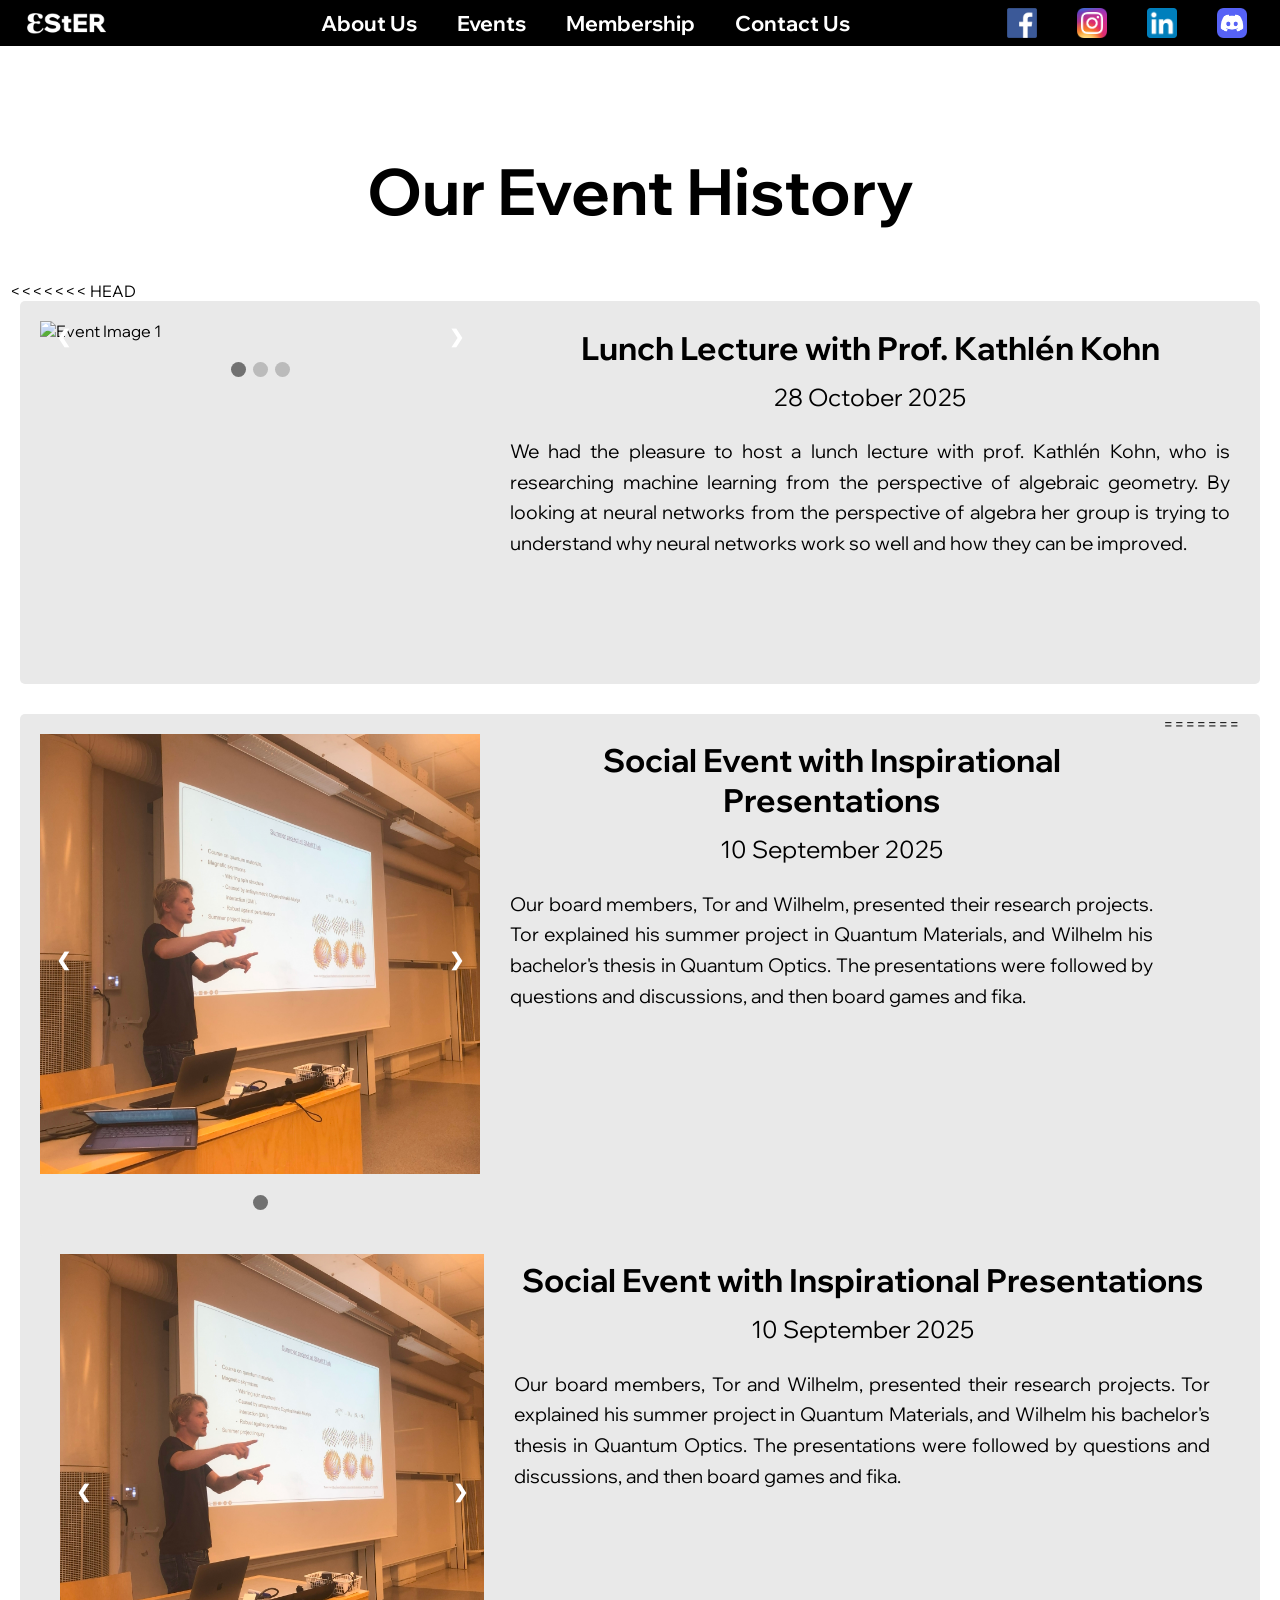
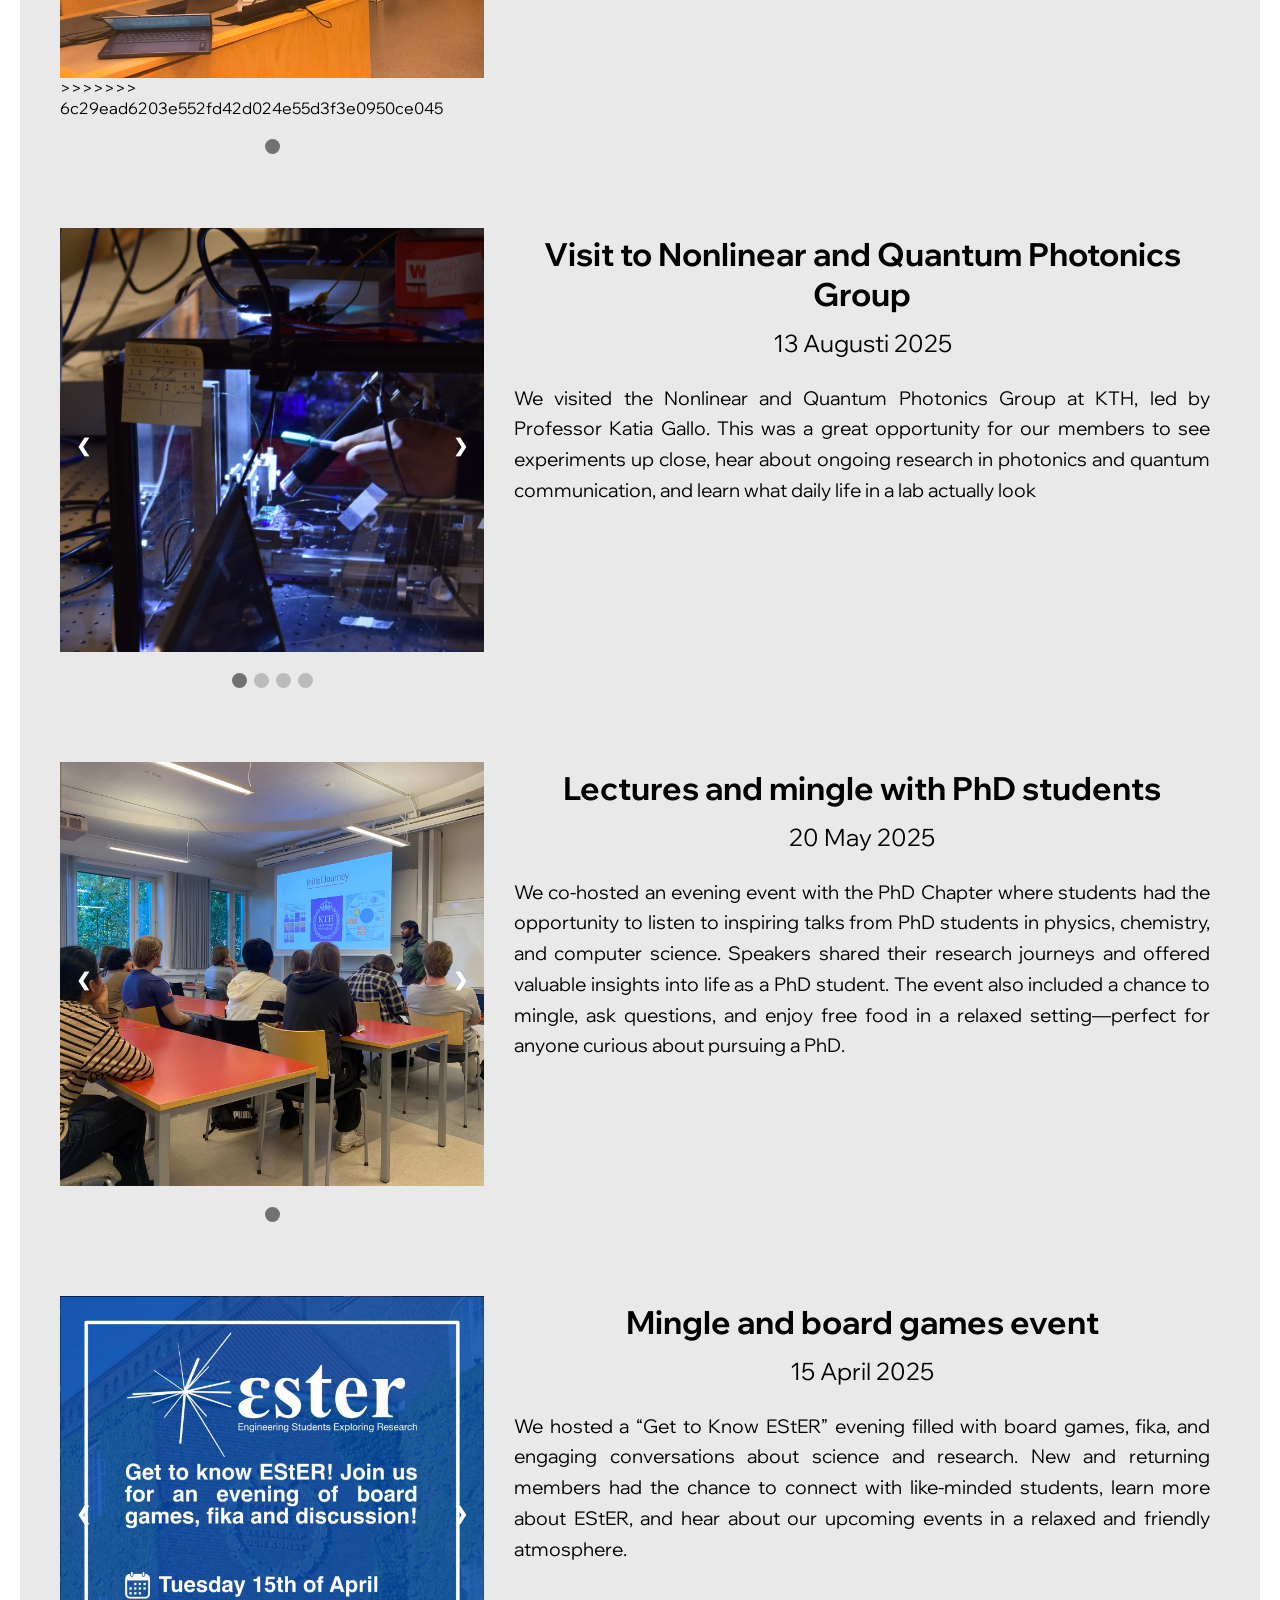
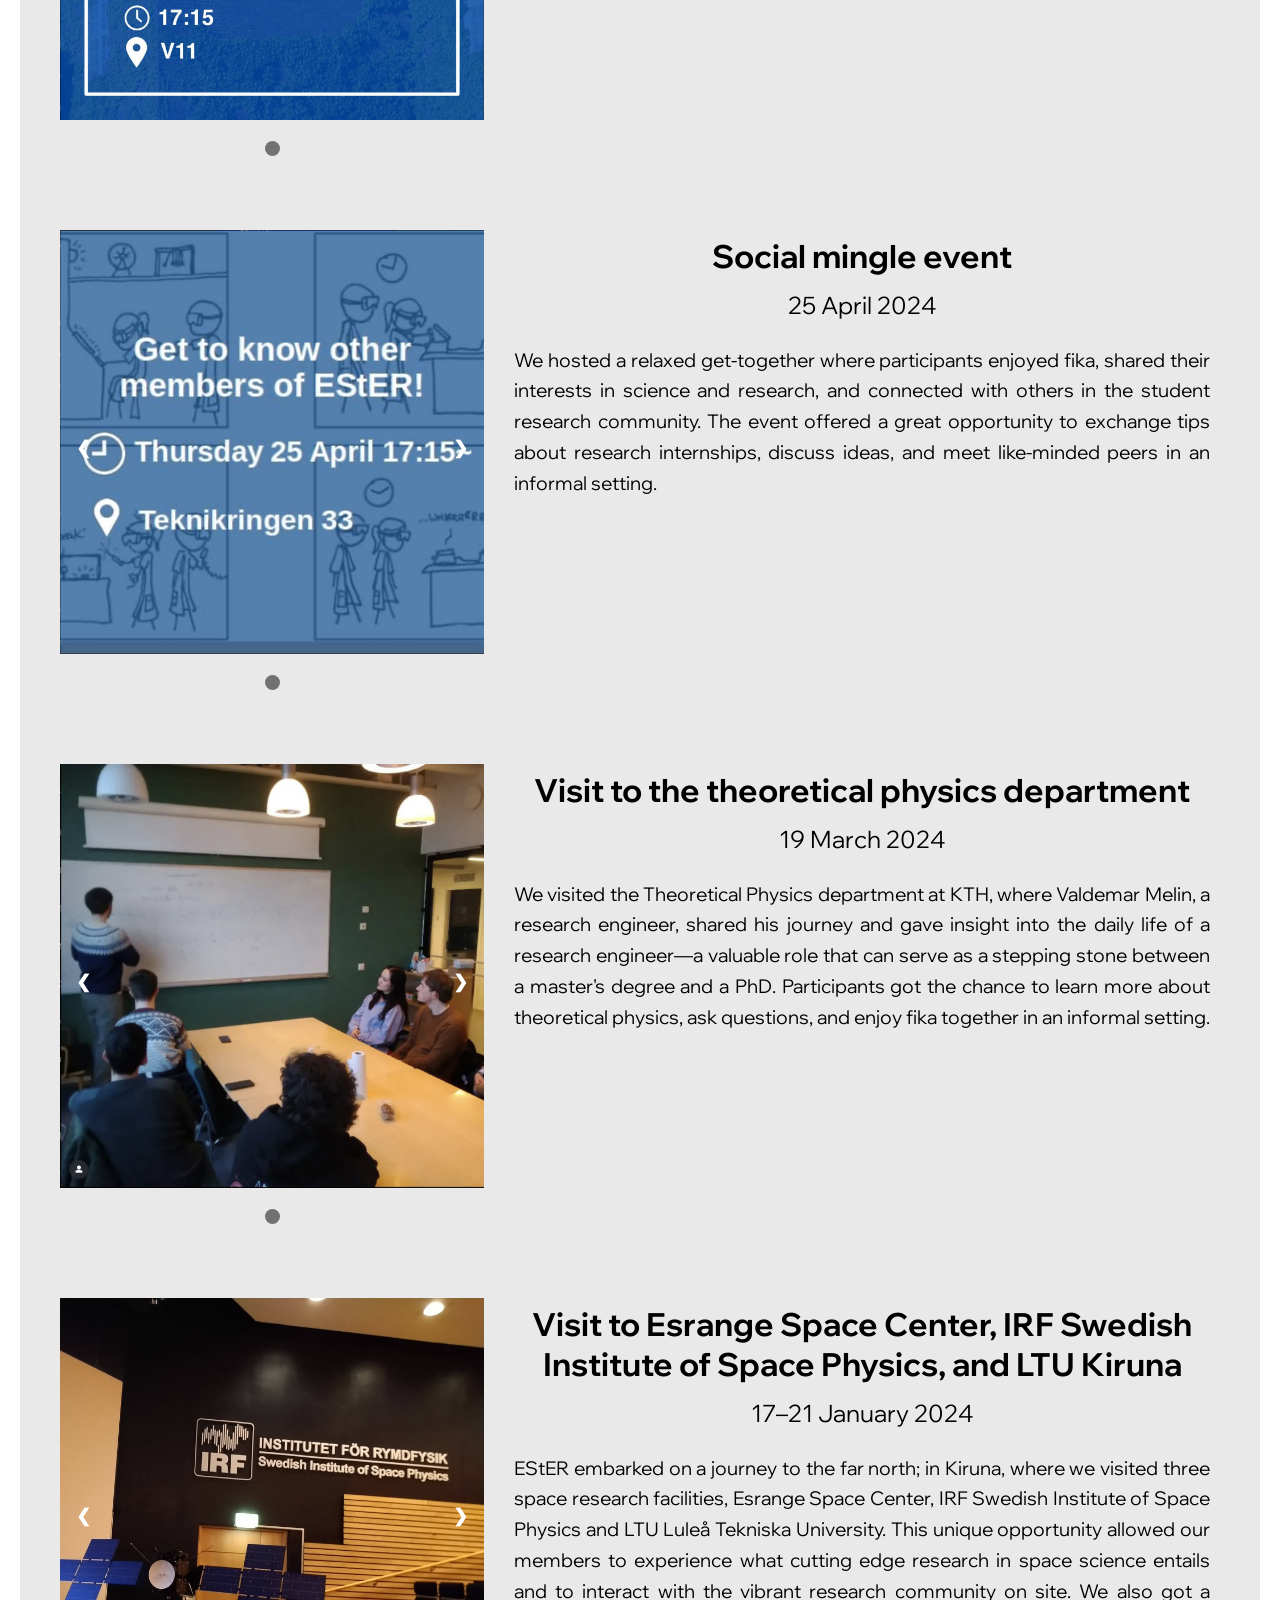
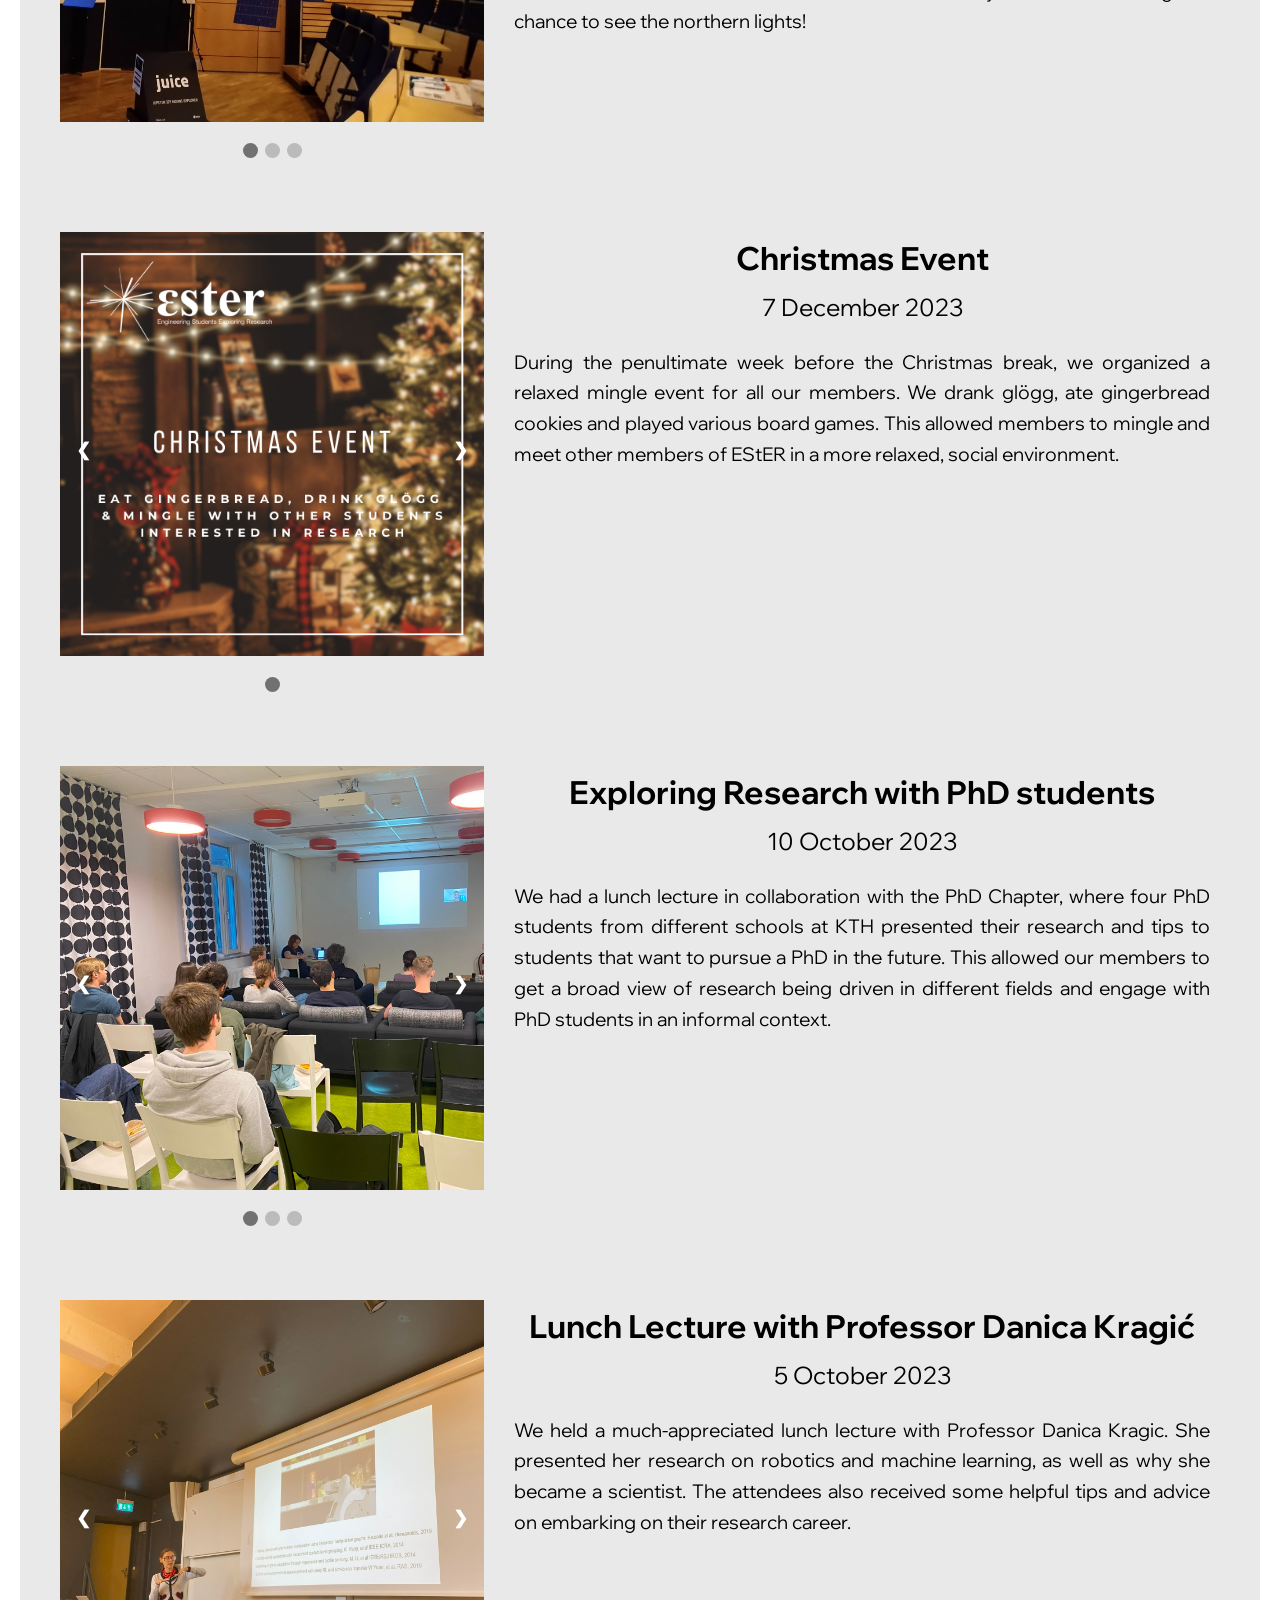
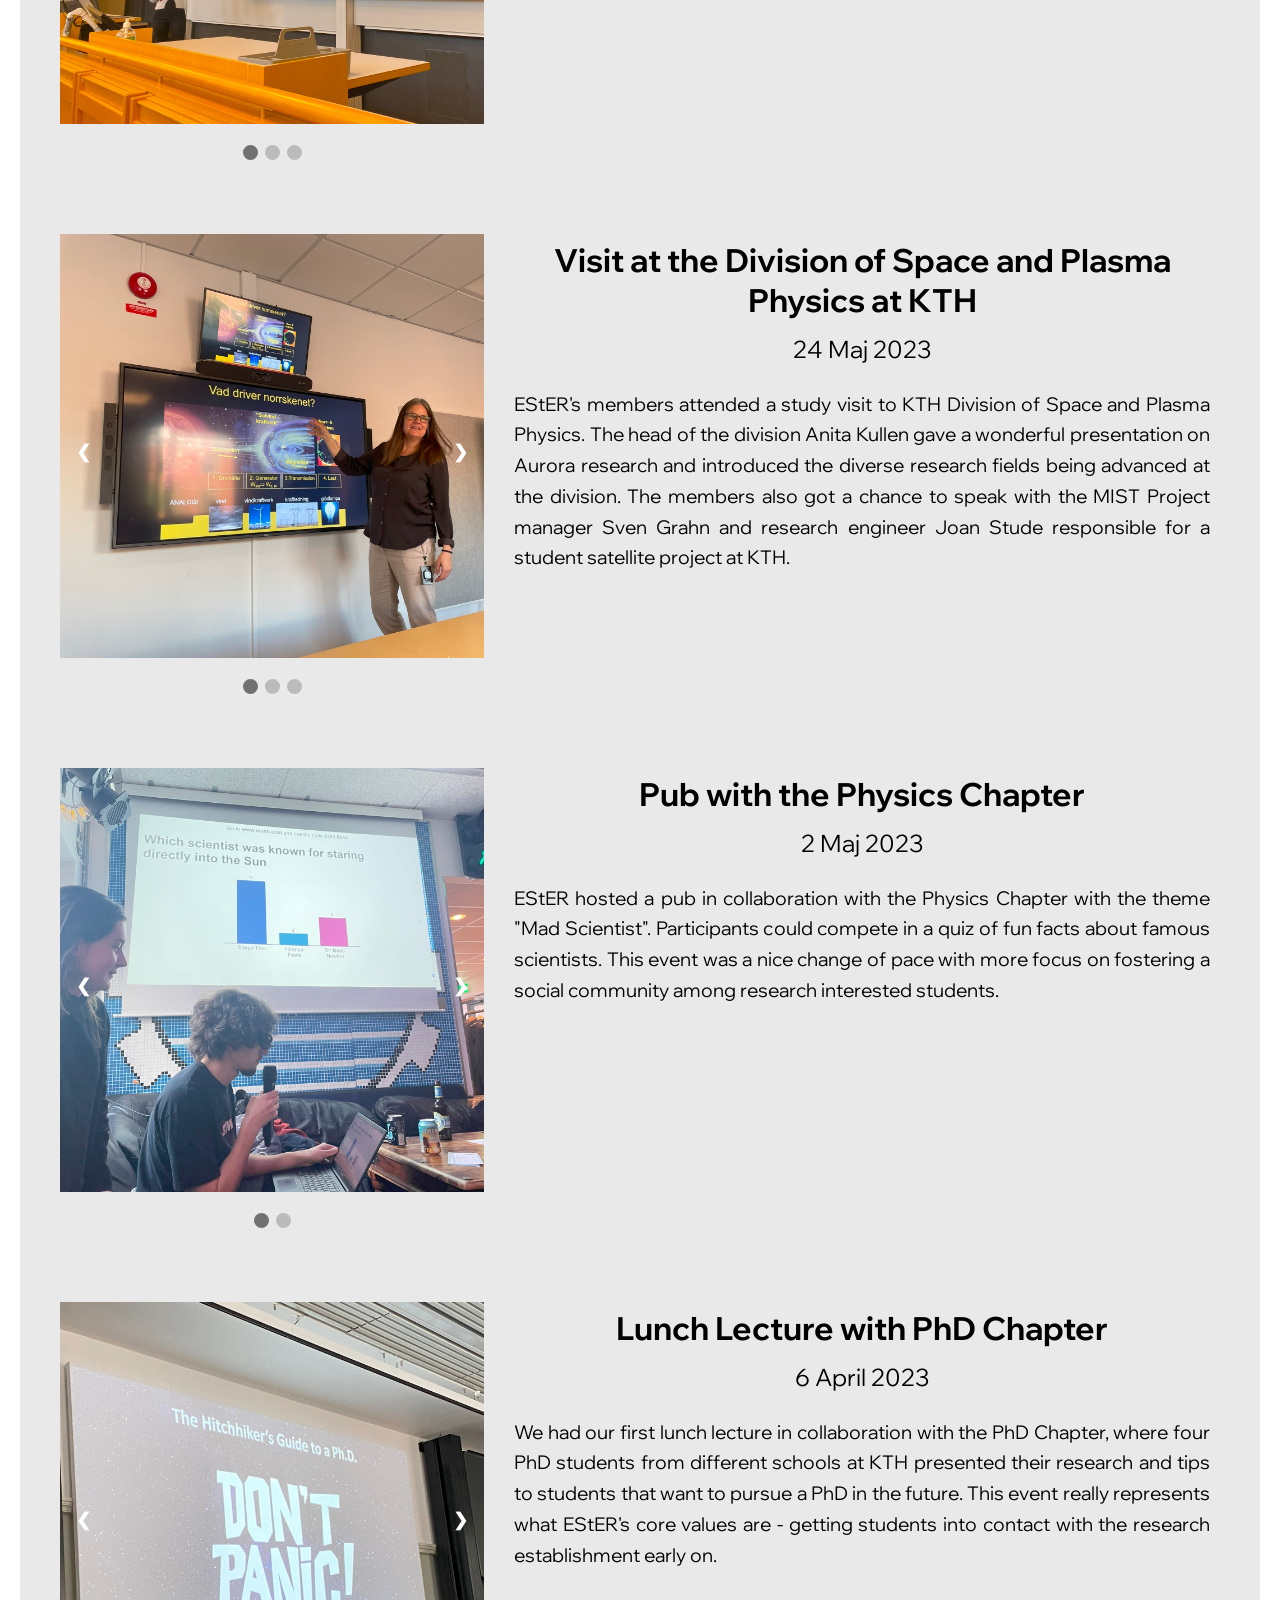
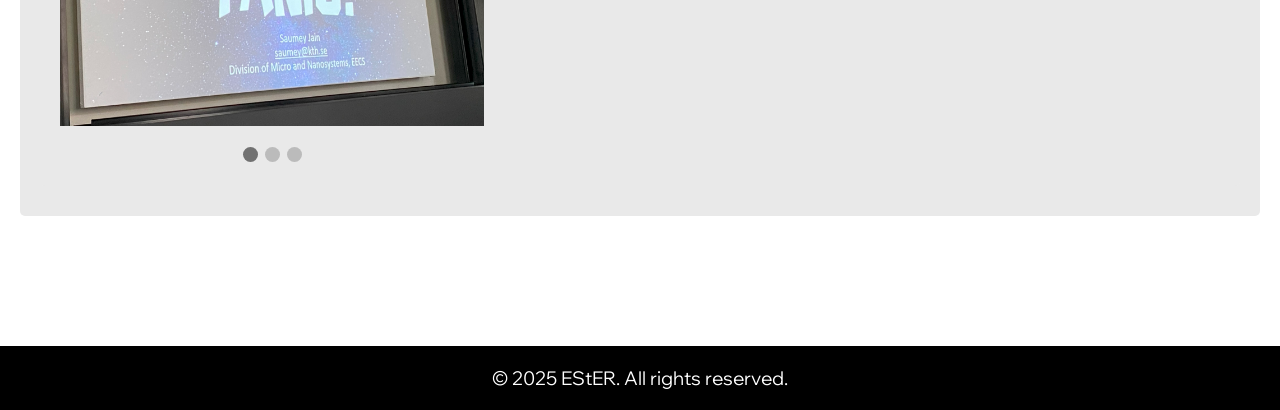
==== commit 0c0afa66: "Merge branch 'main' of https://github.com/kthester/kthester.github.io No idea" ====
--- a/events.html
+++ b/events.html
@@ -1,47 +1,55 @@
 <!DOCTYPE html>
 <html lang="en">
-<head>
-    <meta charset="UTF-8">
-    <meta name="viewport" content="width=device-width, initial-scale=1.0">
+  <head>
+    <meta charset="UTF-8" />
+    <meta name="viewport" content="width=device-width, initial-scale=1.0" />
     <title>Event History - EStER</title>
-    <link rel="stylesheet" href="styles.css">
+    <link rel="stylesheet" href="css/base.css" />
+    <link rel="stylesheet" href="css/header.css" />
+    <link rel="stylesheet" href="css/layout.css" />
+    <link rel="stylesheet" href="css/events.css" />
+    <link rel="stylesheet" href="css/styles.css" />
     <script defer src="script.js"></script>
-</head>
-<body>
+  </head>
+  <body>
     <header>
-        <div class="header-container">
-          <img id="logo" src="Pictures/logo.png" alt="logo">
-          <nav>
-            <a href="index.html#AboutUs" >About Us</a>
-            <a href="events.html">Events</a>
-            <a href="index.html#Membership">Membership</a>
-            <a href="index.html#ContactUs">Contact Us</a>
-          </nav>
-          <div style="width:10%;"><!-- This empty div will balance the logo --></div>
-
+      <div class="header-container">
+        <img id="logo" src="assets/images/logo.png" alt="logo" />
+        <nav>
+          <a href="index.html#AboutUs">About Us</a>
+          <a href="events.html">Events</a>
+          <a href="index.html#Membership">Membership</a>
+          <a href="index.html#ContactUs">Contact Us</a>
           <div class="social-media-links">
             <a href="https://www.facebook.com/ester.kth" target="_blank">
-              <img src="Pictures/facebook_icon.png" alt="Facebook">
+              <img src="assets/images/facebook_icon.png" alt="Facebook" />
             </a>
             <a href="https://www.instagram.com/ester.kth" target="_blank">
-              <img src="Pictures/instagram_icon.png" alt="Instagram">
+              <img src="assets/images/instagram_icon.png" alt="Instagram" />
             </a>
             <a href="https://www.linkedin.com/company/esterkth" target="_blank">
-              <img src="Pictures/linkedin_icon.png" alt="LinkedIn">
+              <img src="assets/images/linkedin_icon.png" alt="LinkedIn" />
             </a>
             <a href="https://discord.gg/nryDUjJguH" target="_blank">
-              <img src="Pictures/discord_icon.png" alt="Discord">
+              <img src="assets/images/discord_icon.png" alt="Discord" />
             </a>
             <!-- Add other social media links here -->
           </div>
+        </nav>
+        <div class="hamburger">
+          <div></div>
+          <div></div>
+          <div></div>
         </div>
+      </div>
     </header>
-    <main> 
-        <section>
-            <h1>Our Event History</h1>
-            <!-- Event cards will go here -->
-            <!-- Example of an event entry -->
-
+    <main>
+      <section>
+        <h1>Our Event History</h1>
+        <!-- Event cards will go here -->
+        <!-- Example of an event entry -->
+
+<<<<<<< HEAD
             <article class="event14">
                 <div class="event-content">
                     <div class="event-slideshow">
@@ -109,458 +117,645 @@
                         <p class="event-date">10 September 2025</p>
                         <p class="event-description">Our board members, Tor and Wilhelm, presented their research projects. Tor explained his summer project in Quantum Materials, and Wilhelm his bachelor's thesis in Quantum Optics. The presentations were followed by questions and discussions, and then board games and fika.</p>
                     </div>
-                </div>
-            </article>
-
-            <article class="event12">
-                <div class="event-content">
-                    <div class="event-slideshow">
-                        <!-- Slideshow container -->
-                        <div class="slideshow-container">
-                            <!-- Full-width images with number and caption text -->
-                            <div class="mySlides fade">
-                                <img src="Pictures/Events/LabTourNQP/BLUELIGHTS.JPG" height="400" alt="Event Image 1">
-                            </div>
-            
-                            <div class="mySlides fade">
-                                <img src="Pictures/Events/LabTourNQP/LEC.JPG" height="400" alt="Event Image 2">
-                            </div>
-            
-                            <div class="mySlides fade">
-                                <img src="Pictures/Events/LabTourNQP/POINTING.JPG" height="400" alt="Event Image 3">
-                            </div>
-
-                            <div class="mySlides fade">
-                                <img src="Pictures/Events/LabTourNQP/REDLIGHTS.JPG" height="400" alt="Event Image 4">
-                            </div>
-            
-                            <!-- Next and previous buttons -->
-                            <a class="prev" onclick="plusSlides(-1)">&#10094;</a>
-                            <a class="next" onclick="plusSlides(1)">&#10095;</a>
-                        </div>
-                        <br>
-            
-                        <!-- The dots/circles -->
-                        <div style="text-align:center">
-                            <span class="dot" onclick="currentSlide(1)"></span> 
-                            <span class="dot" onclick="currentSlide(2)"></span> 
-                            <span class="dot" onclick="currentSlide(3)"></span>
-                            <span class="dot" onclick="currentSlide(4)"></span> 
-                        </div>
-                    </div>
-                    
-                    <div class="event-details">
-                        <h2>Visit to Nonlinear and Quantum Photonics Group</h2>
-                        <p class="event-date">13 Augusti 2025</p>
-                        <p class="event-description">We visited the Nonlinear and Quantum Photonics Group at KTH, led by Professor Katia Gallo. This was a great opportunity for our members to see experiments up close, hear about ongoing research in photonics and quantum communication, and learn what daily life in a lab actually look</p>
-                    </div>
-                </div>
-            </article>
-            
-            <article class="event11">
-                <div class="event-content">
-                    <div class="event-slideshow">
-                        <!-- Slideshow container -->
-                        <div class="slideshow-container">
-                            <!-- Full-width images with number and caption text -->
-                            <div class="mySlides fade">
-                                <img src="Pictures/Events/phd_mingle.JPG" height="400">
-                            </div>
-            
-                            <!-- Next and previous buttons -->
-                            <a class="prev" onclick="plusSlides(-1)">&#10094;</a>
-                            <a class="next" onclick="plusSlides(1)">&#10095;</a>
-                        </div>
-                        <br>
-            
-                        <!-- The dots/circles -->
-                        <div style="text-align:center">
-                            <span class="dot" onclick="currentSlide(1)"></span> 
-                        </div>
-                    </div>
-                    
-                    <div class="event-details">
-                        <h2>Lectures and mingle with PhD students</h2>
-                        <p class="event-date">20 May 2025</p>
-                        <p class="event-description">We co-hosted an evening event with the PhD Chapter where students had the opportunity to
-                            listen to inspiring talks from PhD students in physics, chemistry, and computer science.
-                            Speakers shared their research journeys and offered valuable insights into life as a PhD
-                            student. The event also included a chance to mingle, ask questions, and enjoy free food in a
-                            relaxed setting—perfect for anyone curious about pursuing a PhD.</p>
-                    </div>
-                </div>
-            </article>
-
-            <article class="event10">
-                <div class="event-content">
-                    <div class="event-slideshow">
-                        <!-- Slideshow container -->
-                        <div class="slideshow-container">
-                            <!-- Full-width images with number and caption text -->
-                            <div class="mySlides fade">
-                                <img src="Pictures/Events/social2025.png" height="400">
-                            </div>
-            
-                            <!-- Next and previous buttons -->
-                            <a class="prev" onclick="plusSlides(-1)">&#10094;</a>
-                            <a class="next" onclick="plusSlides(1)">&#10095;</a>
-                        </div>
-                        <br>
-            
-                        <!-- The dots/circles -->
-                        <div style="text-align:center">
-                            <span class="dot" onclick="currentSlide(1)"></span> 
-                        </div>
-                    </div>
-                    
-                    <div class="event-details">
-                        <h2>Mingle and board games event</h2>
-                        <p class="event-date">15 April 2025</p>
-                        <p class="event-description">We hosted a “Get to Know EStER” evening filled with board games, fika, and engaging
-                            conversations about science and research. New and returning members had the chance to
-                            connect with like-minded students, learn more about EStER, and hear about our upcoming
-                            events in a relaxed and friendly atmosphere.</p>
-                    </div>
-                </div>
-            </article>
-
-            <article class="event9">
-                <div class="event-content">
-                    <div class="event-slideshow">
-                        <!-- Slideshow container -->
-                        <div class="slideshow-container">
-                            <!-- Full-width images with number and caption text -->
-                            <div class="mySlides fade">
-                                <img src="Pictures/Events/social2024.png" height="400">
-                            </div>
-            
-                            <!-- Next and previous buttons -->
-                            <a class="prev" onclick="plusSlides(-1)">&#10094;</a>
-                            <a class="next" onclick="plusSlides(1)">&#10095;</a>
-                        </div>
-                        <br>
-            
-                        <!-- The dots/circles -->
-                        <div style="text-align:center">
-                            <span class="dot" onclick="currentSlide(1)"></span> 
-                        </div>
-                    </div>
-                    
-                    <div class="event-details">
-                        <h2>Social mingle event</h2>
-                        <p class="event-date">25 April 2024</p>
-                        <p class="event-description">We hosted a relaxed get-together where participants enjoyed fika, shared their interests in
-                            science and research, and connected with others in the student research community. The event
-                            offered a great opportunity to exchange tips about research internships, discuss ideas, and
-                            meet like-minded peers in an informal setting.</p>
-                    </div>
-                </div>
-            </article>
-
-            <article class="event8">
-                <div class="event-content">
-                    <div class="event-slideshow">
-                        <!-- Slideshow container -->
-                        <div class="slideshow-container">
-                            <!-- Full-width images with number and caption text -->
-                            <div class="mySlides fade">
-                                <img src="Pictures/Events/valdemar_melin.png" height="400">
-                            </div>
-            
-                            <!-- Next and previous buttons -->
-                            <a class="prev" onclick="plusSlides(-1)">&#10094;</a>
-                            <a class="next" onclick="plusSlides(1)">&#10095;</a>
-                        </div>
-                        <br>
-            
-                        <!-- The dots/circles -->
-                        <div style="text-align:center">
-                            <span class="dot" onclick="currentSlide(1)"></span> 
-                        </div>
-                    </div>
-                    
-                    <div class="event-details">
-                        <h2>Visit to the theoretical physics department</h2>
-                        <p class="event-date">19 March 2024</p>
-                        <p class="event-description">We visited the Theoretical Physics department at KTH, where Valdemar Melin, a research
-                            engineer, shared his journey and gave insight into the daily life of a research engineer—a
-                            valuable role that can serve as a stepping stone between a master's degree and a PhD.
-                            Participants got the chance to learn more about theoretical physics, ask questions, and enjoy
-                            fika together in an informal setting.</p>
-                    </div>
-                </div>
-            </article>
-
-            <article class="event7">
-                <div class="event-content">
-                    <div class="event-slideshow">
-                        <!-- Slideshow container -->
-                        <div class="slideshow-container">
-                            <!-- Full-width images with number and caption text -->
-                            <div class="mySlides fade">
-                                <img src="Pictures/Events/Kiruna/IRF.jpeg" height="400" alt="Event Image 1">
-                            </div>
-            
-                            <div class="mySlides fade">
-                                <img src="Pictures/Events/Kiruna/rocket.jpg" height="400" alt="Event Image 2">
-                            </div>
-            
-                            <div class="mySlides fade">
-                                <img src="Pictures/Events/Kiruna/cafeteria.jpg" height="400" alt="Event Image 3">
-                            </div>
-            
-                            <!-- Next and previous buttons -->
-                            <a class="prev" onclick="plusSlides(-1)">&#10094;</a>
-                            <a class="next" onclick="plusSlides(1)">&#10095;</a>
-                        </div>
-                        <br>
-            
-                        <!-- The dots/circles -->
-                        <div style="text-align:center">
-                            <span class="dot" onclick="currentSlide(1)"></span> 
-                            <span class="dot" onclick="currentSlide(2)"></span> 
-                            <span class="dot" onclick="currentSlide(3)"></span> 
-                        </div>
-                    </div>
-                    
-                    <div class="event-details">
-                        <h2>Visit to Esrange Space Center, IRF Swedish Institute of Space Physics, and LTU Kiruna</h2>
-                        <p class="event-date">17&ndash;21 January 2024</p>
-                        <p class="event-description">EStER embarked on a journey to the far north; in Kiruna, where we visited three space research facilities, Esrange Space Center, IRF Swedish Institute of Space Physics and LTU Lule&aring; Tekniska University. This unique opportunity allowed our members to experience what cutting edge research in space science entails and to interact with the vibrant research community on site. We also got a chance to see the northern lights!</p>
-                    </div>
-                </div>
-            </article>
-
-            <article class="event6">
-                <div class="event-content">
-                    <div class="event-slideshow">
-                        <!-- Slideshow container -->
-                        <div class="slideshow-container">
-                            <!-- Full-width images with number and caption text -->
-                            <div class="mySlides fade">
-                                <img src="Pictures/Events/Christmas/instagram-christmas-event.png" height="400">
-                            </div>
-            
-                            <!-- Next and previous buttons -->
-                            <a class="prev" onclick="plusSlides(-1)">&#10094;</a>
-                            <a class="next" onclick="plusSlides(1)">&#10095;</a>
-                        </div>
-                        <br>
-            
-                        <!-- The dots/circles -->
-                        <div style="text-align:center">
-                            <span class="dot" onclick="currentSlide(1)"></span> 
-                        </div>
-                    </div>
-                    
-                    <div class="event-details">
-                        <h2>Christmas Event</h2>
-                        <p class="event-date">7 December 2023</p>
-                        <p class="event-description">During the penultimate week before the Christmas break, we organized a relaxed mingle event for all our members. We drank gl&ouml;gg, ate gingerbread cookies and played various board games. This allowed members to mingle and meet other members of EStER in a more relaxed, social environment.</p>
-                    </div>
-                </div>
-            </article>
-
-            <article class="event5">
-                <div class="event-content">
-                    <div class="event-slideshow">
-                        <!-- Slideshow container -->
-                        <div class="slideshow-container">
-                            <!-- Full-width images with number and caption text -->
-                            <div class="mySlides fade">
-                                <img src="Pictures/Events/PhDChapter3/IMG_0567.jpg" height="400">
-                            </div>
-            
-                            <div class="mySlides fade">
-                                <img src="Pictures/Events/PhDChapter3/IMG_0568.jpg" height="400">
-                            </div>
-            
-                            <div class="mySlides fade">
-                                <img src="Pictures/Events/PhDChapter3/IMG_0570.jpg" height="400">
-                            </div>
-            
-                            <!-- Next and previous buttons -->
-                            <a class="prev" onclick="plusSlides(-1)">&#10094;</a>
-                            <a class="next" onclick="plusSlides(1)">&#10095;</a>
-                        </div>
-                        <br>
-            
-                        <!-- The dots/circles -->
-                        <div style="text-align:center">
-                            <span class="dot" onclick="currentSlide(1)"></span> 
-                            <span class="dot" onclick="currentSlide(2)"></span> 
-                            <span class="dot" onclick="currentSlide(3)"></span> 
-                        </div>
-                    </div>
-                    
-                    <div class="event-details">
-                        <h2>Exploring Research with PhD students</h2>
-                        <p class="event-date">10 October 2023</p>
-                        <p class="event-description">We had a lunch lecture in collaboration with the PhD Chapter, where four PhD students from different schools at KTH presented their research and tips to students that want to pursue a PhD in the future. This allowed our members to get a broad view of research being driven in different fields and engage with PhD students in an informal context.</p>
-                    </div>
-                </div>
-            </article>
-
-            <article class="event4">
-                <div class="event-content">
-                    <div class="event-slideshow">
-                        <!-- Slideshow container -->
-                        <div class="slideshow-container">
-                            <!-- Full-width images with number and caption text -->
-                            <div class="mySlides fade">
-                                <img src="Pictures/Events/DanicaLunchLecture/IMG_0462.jpg" height="400">
-                            </div>
-            
-                            <div class="mySlides fade">
-                                <img src="Pictures/Events/DanicaLunchLecture/DSC_4366.JPG" height="400">
-                            </div>
-            
-                            <div class="mySlides fade">
-                                <img src="Pictures/Events/DanicaLunchLecture/IMG_0465.jpg" height="400">
-                            </div>
-            
-                            <!-- Next and previous buttons -->
-                            <a class="prev" onclick="plusSlides(-1)">&#10094;</a>
-                            <a class="next" onclick="plusSlides(1)">&#10095;</a>
-                        </div>
-                        <br>
-            
-                        <!-- The dots/circles -->
-                        <div style="text-align:center">
-                            <span class="dot" onclick="currentSlide(1)"></span> 
-                            <span class="dot" onclick="currentSlide(2)"></span> 
-                            <span class="dot" onclick="currentSlide(3)"></span> 
-                        </div>
-                    </div>
-                    
-                    <div class="event-details">
-                        <h2>Lunch Lecture with Professor Danica Kragi&#263;</h2>
-                        <p class="event-date">5 October 2023</p>
-                        <p class="event-description">We held a much-appreciated lunch lecture with Professor Danica Kragic. She presented her research on robotics and machine learning, as well as why she became a scientist. The attendees also received some helpful tips and advice on embarking on their research career.</p>
-                    </div>
-                </div>
-            </article>
-
-            <article class="event3">
-                <div class="event-content">
-                    <div class="event-slideshow">
-                        <!-- Slideshow container -->
-                        <div class="slideshow-container">
-                            <!-- Full-width images with number and caption text -->
-                            <div class="mySlides fade">
-                                <img src="Pictures/Events/SPPVisit/IMG_4435.jpg" height="400">
-                            </div>
-            
-                            <div class="mySlides fade">
-                                <img src="Pictures/Events/SPPVisit/IMG_4436.jpg" height="400">
-                            </div>
-            
-                            <div class="mySlides fade">
-                                <img src="Pictures/Events/SPPVisit/IMG_5540.jpg" height="400">
-                            </div>
-            
-                            <!-- Next and previous buttons -->
-                            <a class="prev" onclick="plusSlides(-1)">&#10094;</a>
-                            <a class="next" onclick="plusSlides(1)">&#10095;</a>
-                        </div>
-                        <br>
-            
-                        <!-- The dots/circles -->
-                        <div style="text-align:center">
-                            <span class="dot" onclick="currentSlide(1)"></span> 
-                            <span class="dot" onclick="currentSlide(2)"></span> 
-                            <span class="dot" onclick="currentSlide(3)"></span> 
-                        </div>
-                    </div>
-                    
-                    <div class="event-details">
-                        <h2>Visit at the Division of Space and Plasma Physics at KTH</h2>
-                        <p class="event-date">24 Maj 2023</p>
-                        <p class="event-description">EStER's members attended a study visit to KTH Division of Space and Plasma Physics. The head of the division Anita Kullen gave a wonderful presentation on Aurora research and introduced the diverse research fields being advanced at the division. The members also got a chance to speak with the MIST Project manager Sven Grahn and research engineer Joan Stude responsible for a student satellite project at KTH.</p>
-                    </div>
-                </div>
-            </article>
-
-            <article class="event2">
-                <div class="event-content">
-                    <div class="event-slideshow">
-                        <!-- Slideshow container -->
-                        <div class="slideshow-container">
-                            <!-- Full-width images with number and caption text -->
-                            <div class="mySlides fade">
-                                <img src="Pictures/Events/PhysicsChapterPub/IMG_4289.jpg" height="400">
-                            </div>
-
-                            <div class="mySlides fade">
-                                <img src="Pictures/Events/PhysicsChapterPub/IMG_4291.jpg" height="400">
-                            </div>
-            
-                            <!-- Next and previous buttons -->
-                            <a class="prev" onclick="plusSlides(-1)">&#10094;</a>
-                            <a class="next" onclick="plusSlides(1)">&#10095;</a>
-                        </div>
-                        <br>
-            
-                        <!-- The dots/circles -->
-                        <div style="text-align:center">
-                            <span class="dot" onclick="currentSlide(1)"></span> 
-                            <span class="dot" onclick="currentSlide(2)"></span> 
-                        </div>
-                    </div>
-                    
-                    <div class="event-details">
-                        <h2>Pub with the Physics Chapter</h2>
-                        <p class="event-date">2 Maj 2023</p>
-                        <p class="event-description">EStER hosted a pub in collaboration with the Physics Chapter with the theme "Mad Scientist". Participants could compete in a quiz of fun facts about famous scientists. This event was a nice change of pace with more focus on fostering a social community among research interested students.</p>
-                    </div>
-                </div>
-            </article>
-
-            <article class="event1">
-                <div class="event-content">
-                    <div class="event-slideshow">
-                        <!-- Slideshow container -->
-                        <div class="slideshow-container">
-                            <!-- Full-width images with number and caption text -->
-                            <div class="mySlides fade">
-                                <img src="Pictures/Events/PhDChapter1/IMG_4194.jpg" height="400">
-                            </div>
-            
-                            <div class="mySlides fade">
-                                <img src="Pictures/Events/PhDChapter1/IMG_4195.jpg" height="400">
-                            </div>
-            
-                            <div class="mySlides fade">
-                                <img src="Pictures/Events/PhDChapter1/IMG_4197.jpg" height="400">
-                            </div>
-            
-                            <!-- Next and previous buttons -->
-                            <a class="prev" onclick="plusSlides(-1)">&#10094;</a>
-                            <a class="next" onclick="plusSlides(1)">&#10095;</a>
-                        </div>
-                        <br>
-            
-                        <!-- The dots/circles -->
-                        <div style="text-align:center">
-                            <span class="dot" onclick="currentSlide(1)"></span> 
-                            <span class="dot" onclick="currentSlide(2)"></span> 
-                            <span class="dot" onclick="currentSlide(3)"></span> 
-                        </div>
-                    </div>
-                    
-                    <div class="event-details">
-                        <h2>Lunch Lecture with PhD Chapter</h2>
-                        <p class="event-date">6 April 2023</p>
-                        <p class="event-description">We had our first lunch lecture in collaboration with the PhD Chapter, where four PhD students from different schools at KTH presented their research and tips to students that want to pursue a PhD in the future. This event really represents what EStER's core values are - getting students into contact with the research establishment early on.</p>
-                    </div>
-                </div>
-            </article>
-            
-            <!-- More event entries -->
-        </section>
-    </main> 
+=======
+        <article class="event13">
+          <div class="event-content">
+            <div class="event-slideshow">
+              <!-- Slideshow container -->
+              <div class="slideshow-container">
+                <!-- Full-width images with number and caption text -->
+                <div class="mySlides fade">
+                  <img
+                    src="assets/images/Events/SocialEvent200910/IMG_TOR.jpg"
+                    height="400"
+                  />
+>>>>>>> 6c29ead6203e552fd42d024e55d3f3e0950ce045
+                </div>
+
+                <!-- Next and previous buttons -->
+                <a class="prev" onclick="plusSlides(-1)">&#10094;</a>
+                <a class="next" onclick="plusSlides(1)">&#10095;</a>
+              </div>
+              <br />
+
+              <!-- The dots/circles -->
+              <div style="text-align: center">
+                <span class="dot" onclick="currentSlide(1)"></span>
+              </div>
+            </div>
+
+            <div class="event-details">
+              <h2>Social Event with Inspirational Presentations</h2>
+              <p class="event-date">10 September 2025</p>
+              <p class="event-description">
+                Our board members, Tor and Wilhelm, presented their research
+                projects. Tor explained his summer project in Quantum Materials,
+                and Wilhelm his bachelor's thesis in Quantum Optics. The
+                presentations were followed by questions and discussions, and
+                then board games and fika.
+              </p>
+            </div>
+          </div>
+        </article>
+
+        <article class="event12">
+          <div class="event-content">
+            <div class="event-slideshow">
+              <!-- Slideshow container -->
+              <div class="slideshow-container">
+                <!-- Full-width images with number and caption text -->
+                <div class="mySlides fade">
+                  <img
+                    src="assets/images/Events/LabTourNQP/BLUELIGHTS.JPG"
+                    height="400"
+                    alt="Event Image 1"
+                  />
+                </div>
+
+                <div class="mySlides fade">
+                  <img
+                    src="assets/images/Events/LabTourNQP/LEC.JPG"
+                    height="400"
+                    alt="Event Image 2"
+                  />
+                </div>
+
+                <div class="mySlides fade">
+                  <img
+                    src="assets/images/Events/LabTourNQP/POINTING.JPG"
+                    height="400"
+                    alt="Event Image 3"
+                  />
+                </div>
+
+                <div class="mySlides fade">
+                  <img
+                    src="assets/images/Events/LabTourNQP/REDLIGHTS.JPG"
+                    height="400"
+                    alt="Event Image 4"
+                  />
+                </div>
+
+                <!-- Next and previous buttons -->
+                <a class="prev" onclick="plusSlides(-1)">&#10094;</a>
+                <a class="next" onclick="plusSlides(1)">&#10095;</a>
+              </div>
+              <br />
+
+              <!-- The dots/circles -->
+              <div style="text-align: center">
+                <span class="dot" onclick="currentSlide(1)"></span>
+                <span class="dot" onclick="currentSlide(2)"></span>
+                <span class="dot" onclick="currentSlide(3)"></span>
+                <span class="dot" onclick="currentSlide(4)"></span>
+              </div>
+            </div>
+
+            <div class="event-details">
+              <h2>Visit to Nonlinear and Quantum Photonics Group</h2>
+              <p class="event-date">13 Augusti 2025</p>
+              <p class="event-description">
+                We visited the Nonlinear and Quantum Photonics Group at KTH, led
+                by Professor Katia Gallo. This was a great opportunity for our
+                members to see experiments up close, hear about ongoing research
+                in photonics and quantum communication, and learn what daily
+                life in a lab actually look
+              </p>
+            </div>
+          </div>
+        </article>
+
+        <article class="event11">
+          <div class="event-content">
+            <div class="event-slideshow">
+              <!-- Slideshow container -->
+              <div class="slideshow-container">
+                <!-- Full-width images with number and caption text -->
+                <div class="mySlides fade">
+                  <img src="assets/images/Events/phd_mingle.JPG" height="400" />
+                </div>
+
+                <!-- Next and previous buttons -->
+                <a class="prev" onclick="plusSlides(-1)">&#10094;</a>
+                <a class="next" onclick="plusSlides(1)">&#10095;</a>
+              </div>
+              <br />
+
+              <!-- The dots/circles -->
+              <div style="text-align: center">
+                <span class="dot" onclick="currentSlide(1)"></span>
+              </div>
+            </div>
+
+            <div class="event-details">
+              <h2>Lectures and mingle with PhD students</h2>
+              <p class="event-date">20 May 2025</p>
+              <p class="event-description">
+                We co-hosted an evening event with the PhD Chapter where
+                students had the opportunity to listen to inspiring talks from
+                PhD students in physics, chemistry, and computer science.
+                Speakers shared their research journeys and offered valuable
+                insights into life as a PhD student. The event also included a
+                chance to mingle, ask questions, and enjoy free food in a
+                relaxed setting—perfect for anyone curious about pursuing a PhD.
+              </p>
+            </div>
+          </div>
+        </article>
+
+        <article class="event10">
+          <div class="event-content">
+            <div class="event-slideshow">
+              <!-- Slideshow container -->
+              <div class="slideshow-container">
+                <!-- Full-width images with number and caption text -->
+                <div class="mySlides fade">
+                  <img src="assets/images/Events/social2025.png" height="400" />
+                </div>
+
+                <!-- Next and previous buttons -->
+                <a class="prev" onclick="plusSlides(-1)">&#10094;</a>
+                <a class="next" onclick="plusSlides(1)">&#10095;</a>
+              </div>
+              <br />
+
+              <!-- The dots/circles -->
+              <div style="text-align: center">
+                <span class="dot" onclick="currentSlide(1)"></span>
+              </div>
+            </div>
+
+            <div class="event-details">
+              <h2>Mingle and board games event</h2>
+              <p class="event-date">15 April 2025</p>
+              <p class="event-description">
+                We hosted a “Get to Know EStER” evening filled with board games,
+                fika, and engaging conversations about science and research. New
+                and returning members had the chance to connect with like-minded
+                students, learn more about EStER, and hear about our upcoming
+                events in a relaxed and friendly atmosphere.
+              </p>
+            </div>
+          </div>
+        </article>
+
+        <article class="event9">
+          <div class="event-content">
+            <div class="event-slideshow">
+              <!-- Slideshow container -->
+              <div class="slideshow-container">
+                <!-- Full-width images with number and caption text -->
+                <div class="mySlides fade">
+                  <img src="assets/images/Events/social2024.png" height="400" />
+                </div>
+
+                <!-- Next and previous buttons -->
+                <a class="prev" onclick="plusSlides(-1)">&#10094;</a>
+                <a class="next" onclick="plusSlides(1)">&#10095;</a>
+              </div>
+              <br />
+
+              <!-- The dots/circles -->
+              <div style="text-align: center">
+                <span class="dot" onclick="currentSlide(1)"></span>
+              </div>
+            </div>
+
+            <div class="event-details">
+              <h2>Social mingle event</h2>
+              <p class="event-date">25 April 2024</p>
+              <p class="event-description">
+                We hosted a relaxed get-together where participants enjoyed
+                fika, shared their interests in science and research, and
+                connected with others in the student research community. The
+                event offered a great opportunity to exchange tips about
+                research internships, discuss ideas, and meet like-minded peers
+                in an informal setting.
+              </p>
+            </div>
+          </div>
+        </article>
+
+        <article class="event8">
+          <div class="event-content">
+            <div class="event-slideshow">
+              <!-- Slideshow container -->
+              <div class="slideshow-container">
+                <!-- Full-width images with number and caption text -->
+                <div class="mySlides fade">
+                  <img
+                    src="assets/images/Events/valdemar_melin.png"
+                    height="400"
+                  />
+                </div>
+
+                <!-- Next and previous buttons -->
+                <a class="prev" onclick="plusSlides(-1)">&#10094;</a>
+                <a class="next" onclick="plusSlides(1)">&#10095;</a>
+              </div>
+              <br />
+
+              <!-- The dots/circles -->
+              <div style="text-align: center">
+                <span class="dot" onclick="currentSlide(1)"></span>
+              </div>
+            </div>
+
+            <div class="event-details">
+              <h2>Visit to the theoretical physics department</h2>
+              <p class="event-date">19 March 2024</p>
+              <p class="event-description">
+                We visited the Theoretical Physics department at KTH, where
+                Valdemar Melin, a research engineer, shared his journey and gave
+                insight into the daily life of a research engineer—a valuable
+                role that can serve as a stepping stone between a master's
+                degree and a PhD. Participants got the chance to learn more
+                about theoretical physics, ask questions, and enjoy fika
+                together in an informal setting.
+              </p>
+            </div>
+          </div>
+        </article>
+
+        <article class="event7">
+          <div class="event-content">
+            <div class="event-slideshow">
+              <!-- Slideshow container -->
+              <div class="slideshow-container">
+                <!-- Full-width images with number and caption text -->
+                <div class="mySlides fade">
+                  <img
+                    src="assets/images/Events/Kiruna/IRF.jpeg"
+                    height="400"
+                    alt="Event Image 1"
+                  />
+                </div>
+
+                <div class="mySlides fade">
+                  <img
+                    src="assets/images/Events/Kiruna/rocket.jpg"
+                    height="400"
+                    alt="Event Image 2"
+                  />
+                </div>
+
+                <div class="mySlides fade">
+                  <img
+                    src="assets/images/Events/Kiruna/cafeteria.jpg"
+                    height="400"
+                    alt="Event Image 3"
+                  />
+                </div>
+
+                <!-- Next and previous buttons -->
+                <a class="prev" onclick="plusSlides(-1)">&#10094;</a>
+                <a class="next" onclick="plusSlides(1)">&#10095;</a>
+              </div>
+              <br />
+
+              <!-- The dots/circles -->
+              <div style="text-align: center">
+                <span class="dot" onclick="currentSlide(1)"></span>
+                <span class="dot" onclick="currentSlide(2)"></span>
+                <span class="dot" onclick="currentSlide(3)"></span>
+              </div>
+            </div>
+
+            <div class="event-details">
+              <h2>
+                Visit to Esrange Space Center, IRF Swedish Institute of Space
+                Physics, and LTU Kiruna
+              </h2>
+              <p class="event-date">17&ndash;21 January 2024</p>
+              <p class="event-description">
+                EStER embarked on a journey to the far north; in Kiruna, where
+                we visited three space research facilities, Esrange Space
+                Center, IRF Swedish Institute of Space Physics and LTU
+                Lule&aring; Tekniska University. This unique opportunity allowed
+                our members to experience what cutting edge research in space
+                science entails and to interact with the vibrant research
+                community on site. We also got a chance to see the northern
+                lights!
+              </p>
+            </div>
+          </div>
+        </article>
+
+        <article class="event6">
+          <div class="event-content">
+            <div class="event-slideshow">
+              <!-- Slideshow container -->
+              <div class="slideshow-container">
+                <!-- Full-width images with number and caption text -->
+                <div class="mySlides fade">
+                  <img
+                    src="assets/images/Events/Christmas/instagram-christmas-event.png"
+                    height="400"
+                  />
+                </div>
+
+                <!-- Next and previous buttons -->
+                <a class="prev" onclick="plusSlides(-1)">&#10094;</a>
+                <a class="next" onclick="plusSlides(1)">&#10095;</a>
+              </div>
+              <br />
+
+              <!-- The dots/circles -->
+              <div style="text-align: center">
+                <span class="dot" onclick="currentSlide(1)"></span>
+              </div>
+            </div>
+
+            <div class="event-details">
+              <h2>Christmas Event</h2>
+              <p class="event-date">7 December 2023</p>
+              <p class="event-description">
+                During the penultimate week before the Christmas break, we
+                organized a relaxed mingle event for all our members. We drank
+                gl&ouml;gg, ate gingerbread cookies and played various board
+                games. This allowed members to mingle and meet other members of
+                EStER in a more relaxed, social environment.
+              </p>
+            </div>
+          </div>
+        </article>
+
+        <article class="event5">
+          <div class="event-content">
+            <div class="event-slideshow">
+              <!-- Slideshow container -->
+              <div class="slideshow-container">
+                <!-- Full-width images with number and caption text -->
+                <div class="mySlides fade">
+                  <img
+                    src="assets/images/Events/PhDChapter3/IMG_0567.jpg"
+                    height="400"
+                  />
+                </div>
+
+                <div class="mySlides fade">
+                  <img
+                    src="assets/images/Events/PhDChapter3/IMG_0568.jpg"
+                    height="400"
+                  />
+                </div>
+
+                <div class="mySlides fade">
+                  <img
+                    src="assets/images/Events/PhDChapter3/IMG_0570.jpg"
+                    height="400"
+                  />
+                </div>
+
+                <!-- Next and previous buttons -->
+                <a class="prev" onclick="plusSlides(-1)">&#10094;</a>
+                <a class="next" onclick="plusSlides(1)">&#10095;</a>
+              </div>
+              <br />
+
+              <!-- The dots/circles -->
+              <div style="text-align: center">
+                <span class="dot" onclick="currentSlide(1)"></span>
+                <span class="dot" onclick="currentSlide(2)"></span>
+                <span class="dot" onclick="currentSlide(3)"></span>
+              </div>
+            </div>
+
+            <div class="event-details">
+              <h2>Exploring Research with PhD students</h2>
+              <p class="event-date">10 October 2023</p>
+              <p class="event-description">
+                We had a lunch lecture in collaboration with the PhD Chapter,
+                where four PhD students from different schools at KTH presented
+                their research and tips to students that want to pursue a PhD in
+                the future. This allowed our members to get a broad view of
+                research being driven in different fields and engage with PhD
+                students in an informal context.
+              </p>
+            </div>
+          </div>
+        </article>
+
+        <article class="event4">
+          <div class="event-content">
+            <div class="event-slideshow">
+              <!-- Slideshow container -->
+              <div class="slideshow-container">
+                <!-- Full-width images with number and caption text -->
+                <div class="mySlides fade">
+                  <img
+                    src="assets/images/Events/DanicaLunchLecture/IMG_0462.jpg"
+                    height="400"
+                  />
+                </div>
+
+                <div class="mySlides fade">
+                  <img
+                    src="assets/images/Events/DanicaLunchLecture/DSC_4366.JPG"
+                    height="400"
+                  />
+                </div>
+
+                <div class="mySlides fade">
+                  <img
+                    src="assets/images/Events/DanicaLunchLecture/IMG_0465.jpg"
+                    height="400"
+                  />
+                </div>
+
+                <!-- Next and previous buttons -->
+                <a class="prev" onclick="plusSlides(-1)">&#10094;</a>
+                <a class="next" onclick="plusSlides(1)">&#10095;</a>
+              </div>
+              <br />
+
+              <!-- The dots/circles -->
+              <div style="text-align: center">
+                <span class="dot" onclick="currentSlide(1)"></span>
+                <span class="dot" onclick="currentSlide(2)"></span>
+                <span class="dot" onclick="currentSlide(3)"></span>
+              </div>
+            </div>
+
+            <div class="event-details">
+              <h2>Lunch Lecture with Professor Danica Kragi&#263;</h2>
+              <p class="event-date">5 October 2023</p>
+              <p class="event-description">
+                We held a much-appreciated lunch lecture with Professor Danica
+                Kragic. She presented her research on robotics and machine
+                learning, as well as why she became a scientist. The attendees
+                also received some helpful tips and advice on embarking on their
+                research career.
+              </p>
+            </div>
+          </div>
+        </article>
+
+        <article class="event3">
+          <div class="event-content">
+            <div class="event-slideshow">
+              <!-- Slideshow container -->
+              <div class="slideshow-container">
+                <!-- Full-width images with number and caption text -->
+                <div class="mySlides fade">
+                  <img
+                    src="assets/images/Events/SPPVisit/IMG_4435.jpg"
+                    height="400"
+                  />
+                </div>
+
+                <div class="mySlides fade">
+                  <img
+                    src="assets/images/Events/SPPVisit/IMG_4436.jpg"
+                    height="400"
+                  />
+                </div>
+
+                <div class="mySlides fade">
+                  <img
+                    src="assets/images/Events/SPPVisit/IMG_5540.jpg"
+                    height="400"
+                  />
+                </div>
+
+                <!-- Next and previous buttons -->
+                <a class="prev" onclick="plusSlides(-1)">&#10094;</a>
+                <a class="next" onclick="plusSlides(1)">&#10095;</a>
+              </div>
+              <br />
+
+              <!-- The dots/circles -->
+              <div style="text-align: center">
+                <span class="dot" onclick="currentSlide(1)"></span>
+                <span class="dot" onclick="currentSlide(2)"></span>
+                <span class="dot" onclick="currentSlide(3)"></span>
+              </div>
+            </div>
+
+            <div class="event-details">
+              <h2>Visit at the Division of Space and Plasma Physics at KTH</h2>
+              <p class="event-date">24 Maj 2023</p>
+              <p class="event-description">
+                EStER's members attended a study visit to KTH Division of Space
+                and Plasma Physics. The head of the division Anita Kullen gave a
+                wonderful presentation on Aurora research and introduced the
+                diverse research fields being advanced at the division. The
+                members also got a chance to speak with the MIST Project manager
+                Sven Grahn and research engineer Joan Stude responsible for a
+                student satellite project at KTH.
+              </p>
+            </div>
+          </div>
+        </article>
+
+        <article class="event2">
+          <div class="event-content">
+            <div class="event-slideshow">
+              <!-- Slideshow container -->
+              <div class="slideshow-container">
+                <!-- Full-width images with number and caption text -->
+                <div class="mySlides fade">
+                  <img
+                    src="assets/images/Events/PhysicsChapterPub/IMG_4289.jpg"
+                    height="400"
+                  />
+                </div>
+
+                <div class="mySlides fade">
+                  <img
+                    src="assets/images/Events/PhysicsChapterPub/IMG_4291.jpg"
+                    height="400"
+                  />
+                </div>
+
+                <!-- Next and previous buttons -->
+                <a class="prev" onclick="plusSlides(-1)">&#10094;</a>
+                <a class="next" onclick="plusSlides(1)">&#10095;</a>
+              </div>
+              <br />
+
+              <!-- The dots/circles -->
+              <div style="text-align: center">
+                <span class="dot" onclick="currentSlide(1)"></span>
+                <span class="dot" onclick="currentSlide(2)"></span>
+              </div>
+            </div>
+
+            <div class="event-details">
+              <h2>Pub with the Physics Chapter</h2>
+              <p class="event-date">2 Maj 2023</p>
+              <p class="event-description">
+                EStER hosted a pub in collaboration with the Physics Chapter
+                with the theme "Mad Scientist". Participants could compete in a
+                quiz of fun facts about famous scientists. This event was a nice
+                change of pace with more focus on fostering a social community
+                among research interested students.
+              </p>
+            </div>
+          </div>
+        </article>
+
+        <article class="event1">
+          <div class="event-content">
+            <div class="event-slideshow">
+              <!-- Slideshow container -->
+              <div class="slideshow-container">
+                <!-- Full-width images with number and caption text -->
+                <div class="mySlides fade">
+                  <img
+                    src="assets/images/Events/PhDChapter1/IMG_4194.jpg"
+                    height="400"
+                  />
+                </div>
+
+                <div class="mySlides fade">
+                  <img
+                    src="assets/images/Events/PhDChapter1/IMG_4195.jpg"
+                    height="400"
+                  />
+                </div>
+
+                <div class="mySlides fade">
+                  <img
+                    src="assets/images/Events/PhDChapter1/IMG_4197.jpg"
+                    height="400"
+                  />
+                </div>
+
+                <!-- Next and previous buttons -->
+                <a class="prev" onclick="plusSlides(-1)">&#10094;</a>
+                <a class="next" onclick="plusSlides(1)">&#10095;</a>
+              </div>
+              <br />
+
+              <!-- The dots/circles -->
+              <div style="text-align: center">
+                <span class="dot" onclick="currentSlide(1)"></span>
+                <span class="dot" onclick="currentSlide(2)"></span>
+                <span class="dot" onclick="currentSlide(3)"></span>
+              </div>
+            </div>
+
+            <div class="event-details">
+              <h2>Lunch Lecture with PhD Chapter</h2>
+              <p class="event-date">6 April 2023</p>
+              <p class="event-description">
+                We had our first lunch lecture in collaboration with the PhD
+                Chapter, where four PhD students from different schools at KTH
+                presented their research and tips to students that want to
+                pursue a PhD in the future. This event really represents what
+                EStER's core values are - getting students into contact with the
+                research establishment early on.
+              </p>
+            </div>
+          </div>
+        </article>
+
+        <!-- More event entries -->
+      </section>
+    </main>
     <footer>
-        <p>&copy; 2025 EStER. All rights reserved.</p>
+      <p>&copy; 2025 EStER. All rights reserved.</p>
     </footer>
-</body>
+  </body>
 </html>
--- a/css/base.css
+++ b/css/base.css
@@ -0,0 +1,52 @@
+@font-face {
+  font-family: "WixMadeforDisplay-VariableFont";
+  src: url("../assets/fonts/WixMadeforDisplay-VariableFont_wght.ttf");
+}
+
+body {
+  margin: 0;
+  padding: 0;
+  font-family: "WixMadeforDisplay-VariableFont";
+}
+
+section {
+  padding: 100px 10px;
+}
+
+section h1 {
+  text-align: center;
+  font-size: 64px;
+  margin-top: 50px;
+  margin-bottom: 50px;
+}
+
+section h2 {
+  font-size: 2em;
+  margin-bottom: 40px;
+  text-align: center;
+}
+
+section p {
+  font-size: 1.2em;
+  line-height: 1.6;
+  max-width: 800px;
+  margin: 0 auto;
+  text-align: justify;
+}
+
+footer {
+  background-color: #000000;
+  padding: 20px 0;
+  color: #fff;
+  text-align: center;
+}
+
+footer p {
+  margin: 0;
+  font-size: 1.2em;
+}
+
+img {
+  height: auto;
+  display: block;
+}
--- a/css/header.css
+++ b/css/header.css
@@ -0,0 +1,109 @@
+header {
+  background-color: #000000;
+  font-family: "WixMadeforDisplay-VariableFont";
+  color: #ffffff;
+  position: fixed;
+  top: 0;
+  left: 0;
+  width: 100%;
+  z-index: 10;
+}
+
+.header-container {
+  display: flex;
+  align-items: center;
+  position: relative;
+  height: 100%;
+  padding: 0 220px 0 20px;
+}
+
+nav {
+  display: flex;
+  justify-content: center;
+  align-items: center;
+  margin: 0 auto;
+}
+
+nav a {
+  position: relative;
+  margin: 10px 20px;
+  color: #ffffff;
+  text-decoration: none;
+  font-weight: bold;
+  font-size: 21px;
+}
+
+nav a::before,
+nav a:hover::before {
+  content: "";
+  display: inline-block;
+  position: absolute;
+  bottom: 0;
+  left: 0;
+  width: 0;
+  height: 4px;
+  background-color: #002fff;
+  transition: width 0.3s ease;
+}
+
+nav :not(.active):hover::before {
+  width: calc(100% - 6px);
+  margin: 0 3px;
+}
+
+nav a.active::before {
+  width: calc(100% - 6px);
+  margin: 0 3px;
+}
+
+.hamburger {
+  display: none;
+  cursor: pointer;
+}
+
+.toggle div:nth-child(1) {
+  transform: translateY(11px) rotate(45deg);
+}
+
+.toggle div:nth-child(2) {
+  opacity: 0;
+}
+
+.toggle div:nth-child(3) {
+  transform: translateY(-11px) rotate(-45deg);
+}
+
+#logo {
+  width: 90px;
+  transition: transform 0.3s ease;
+  transition: background-color 0.3s ease;
+  cursor: pointer;
+}
+#logo:hover {
+  transform: scale(1.1);
+}
+.logo-link {
+  display: inline-block;
+  text-decoration: none;
+}
+
+.social-media-links {
+  display: flex;
+  align-items: center;
+  position: absolute;
+  right: 1%;
+  top: 50%;
+  transform: translateY(-50%);
+  padding: 0px;
+}
+
+.social-media-links img {
+  width: 2.2vw;
+  min-width: 30px;
+  max-width: 40px;
+  height: auto;
+}
+
+nav .social-media-links a:hover::before {
+  width: 0;
+}
--- a/css/layout.css
+++ b/css/layout.css
@@ -0,0 +1,149 @@
+.banner {
+  position: relative;
+  height: calc(78vh - var(--header-height, 80px));
+  margin-top: var(--header-height, 80px);
+  display: flex;
+  align-items: center;
+  justify-content: center;
+  flex-direction: column;
+  text-align: center;
+  background-image: url("../assets/images/background.jpg");
+  background-size: cover;
+  background-position: center;
+}
+
+.banner h1 {
+  font-size: 4em;
+  margin: 0;
+  text-align: center;
+  margin-bottom: 10px;
+}
+
+.banner h2 {
+  font-size: 3em;
+  margin: 0;
+  text-align: center;
+}
+
+.image-text-container {
+  display: flex;
+  align-items: flex-start;
+  gap: 20px;
+}
+
+.image-text-container img {
+  width: 300px;
+  margin-right: 20px;
+  margin-top: 40px;
+}
+
+.content-wrapper {
+  max-width: 800px;
+  margin: 0 auto;
+}
+
+.image-text-container p {
+  text-align: justify;
+  margin-top: 40px;
+}
+
+/* Mobile */
+@media screen and (max-width: 1030px) {
+  .header-container {
+    padding: 0 15px;
+    justify-content: space-between;
+
+    padding-top: 10px;
+    padding-bottom: 10px;
+  }
+
+  section {
+    padding: 80px 10px;
+  }
+
+  .hamburger {
+    display: flex;
+    z-index: 100;
+    flex-direction: column;
+    justify-content: space-between;
+    cursor: pointer;
+
+    width: 30px;
+    height: 25px;
+  }
+
+  .hamburger div {
+    width: 25px;
+    height: 3px;
+    background-color: white;
+    transition: all 0.3s ease;
+  }
+
+  nav {
+    position: fixed;
+    top: -100%;
+    right: 0;
+    width: 100%;
+    height: 100%;
+    background-color: #000;
+    flex-direction: column;
+    justify-content: center;
+    transition: top 0.25s ease-in-out;
+    z-index: 99;
+  }
+
+  nav.nav-active {
+    top: 0;
+  }
+
+  nav a {
+    font-size: clamp(30px, 7vw, 40px);
+    margin: 20px 40px;
+  }
+
+  nav .social-media-links {
+    position: static;
+    transform: none;
+    margin-top: 40px;
+
+    display: flex;
+    justify-content: center;
+    gap: clamp(10px, 7vw, 30px);
+    width: 100%;
+    height: 5%;
+  }
+
+  nav .social-media-links a {
+    margin: 0;
+    padding: 0;
+    display: inline-flex;
+  }
+
+  nav .social-media-links img {
+    width: 100%;
+    height: 100%;
+    display: block;
+  }
+
+  .banner h1 {
+    font-size: 2.5em;
+  }
+  .banner h2 {
+    font-size: 1.8em;
+  }
+  section h1 {
+    font-size: 36px;
+  }
+  section p {
+    text-align: left;
+  }
+
+  .image-text-container {
+    flex-direction: column;
+    align-items: center;
+  }
+  .image-text-container img {
+    width: 100%;
+    max-width: 300px;
+  }
+}
--- a/css/events.css
+++ b/css/events.css
@@ -0,0 +1,212 @@
+.event-images {
+  display: flex;
+  justify-content: center; /* Centers children horizontally */
+  align-items: center; /* Centers children vertically (if you have varying image heights) */
+  flex-wrap: wrap; /* Allows images to wrap onto the next line */
+  gap: 10px; /* Optional: Adds some space between the images */
+}
+
+.event-images img {
+  max-width: 25%; /* Ensures images are responsive and do not overflow their container */
+  height: auto; /* Maintains aspect ratio */
+}
+
+.event-details h2 {
+  margin-bottom: 10px; /* Adjusts the space between the title and the date */
+  text-align: center; /* Centers the title if desired */
+}
+
+.event-details .event-date {
+  margin-top: 0;
+  margin-bottom: 20px; /* Adjusts the space between the date and the description */
+  text-align: center; /* Centers the date if desired */
+  font-size: 1.5em; /* Adjusts the size of the date text if needed */
+}
+
+.event-description {
+  margin-bottom: 125px; /* Adjust this value to achieve the desired spacing */
+}
+
+.event-content {
+  display: flex;
+  flex-wrap: wrap;
+  justify-content: space-between;
+  align-items: stretch;
+  margin-left: auto;
+  margin-right: auto;
+  max-width: 1200px;
+  padding: 0 20px;
+  background-color: #e9e9e9;
+  border-radius: 5px;
+  overflow: hidden;
+  margin-bottom: 30px;
+}
+
+.event-slideshow {
+  flex-basis: calc(40% - 40px);
+  margin: 20px 20px 20px 0;
+}
+
+.event-slideshow img {
+  width: 100%;
+  height: auto;
+}
+
+.event-details {
+  flex: 1;
+  padding-left: 10px;
+  padding-right: 10px;
+}
+
+.slideshow-container {
+  max-width: 100%;
+  position: relative;
+  margin: auto;
+}
+
+/* Hide the images by default */
+.mySlides {
+  display: none;
+}
+
+/* Next & previous buttons */
+.prev,
+.next {
+  cursor: pointer;
+  position: absolute;
+  top: 50%;
+  width: auto;
+  padding: 16px;
+  margin-top: -22px;
+  color: white;
+  font-weight: bold;
+  font-size: 18px;
+  transition: 0.6s ease;
+  border-radius: 0 3px 3px 0;
+  user-select: none;
+}
+
+/* Position the "next button" to the right */
+.next {
+  right: 0;
+  border-radius: 3px 0 0 3px;
+}
+
+.prev:hover,
+.next:hover {
+  background-color: rgba(0, 0, 0, 0.8);
+}
+
+.text {
+  color: #f2f2f2;
+  font-size: 15px;
+  padding: 8px 12px;
+  position: absolute;
+  bottom: 8px;
+  width: 100%;
+  text-align: center;
+}
+
+.numbertext {
+  color: #f2f2f2;
+  font-size: 12px;
+  padding: 8px 12px;
+  position: absolute;
+  top: 0;
+}
+
+.dot {
+  cursor: pointer;
+  height: 15px;
+  width: 15px;
+  margin: 0 2px;
+  background-color: #bbb;
+  border-radius: 50%;
+  display: inline-block;
+  transition: background-color 0.1s ease;
+}
+
+.active,
+.dot:hover {
+  background-color: #717171;
+}
+
+@keyframes fade {
+  from {
+    opacity: 0.4;
+  }
+  to {
+    opacity: 1;
+  }
+}
+
+#signin-link {
+  text-decoration: none; /* Optional: This will remove the underline from the link */
+  color: rgb(
+    0,
+    0,
+    0
+  ); /* Change the color of the text to ensure it is visible against your background image */
+}
+
+.signin-button {
+  display: inline-block;
+  padding: 10px 20px;
+  background-color: blue;
+  color: white;
+  text-decoration: none;
+  border-radius: 5px;
+  font-size: 18px;
+  border: none;
+  cursor: pointer;
+}
+
+.join-button {
+  margin-top: 20px;
+  display: inline-block;
+  padding: 18px 40px;
+  background-color: #002fff;
+  color: white;
+  font-size: 22px;
+  font-weight: bold;
+  text-decoration: none;
+  border-radius: 12px;
+  box-shadow: 0 8px 20px rgba(0, 0, 0, 0.25);
+  transition: transform 0.2s ease, background-color 0.3s ease;
+}
+
+.join-button:hover {
+  transform: scale(1.05);
+}
+
+.join-button {
+  margin-top: 20px;
+  display: inline-block;
+  padding: 18px 40px; /* bigger padding = bigger button */
+  background-color: #002fff; /* bright standout color (orange/red) */
+  color: white;
+  font-size: 22px; /* larger text */
+  font-weight: bold; /* makes it pop */
+  text-decoration: none;
+  border-radius: 12px; /* rounder edges */
+  box-shadow: 0 8px 20px rgba(0, 0, 0, 0.25); /* shadow to "lift" it */
+  transition: transform 0.2s ease, background-color 0.3s ease;
+}
+
+.join-button:hover {
+  /*background-color: #ffffff;      /* darker hover color */
+  transform: scale(1.05); /* slight zoom effect */
+}
+
+@media only screen and (max-width: 1030px) {
+  .event-content {
+    flex-direction: column;
+  }
+  .event-details {
+    order: 1; /* This will ensure that the text appears after the image on smaller screens */
+  }
+  .event-slideshow,
+  .event-details {
+    margin-bottom: 20px; /* Adds space between the units on smaller screens */
+  }
+}
--- a/css/styles.css
+++ b/css/styles.css
@@ -0,0 +1,57 @@
+#signin-link {
+  text-decoration: none; /* Optional: This will remove the underline from the link */
+  color: rgb(
+    0,
+    0,
+    0
+  ); /* Change the color of the text to ensure it is visible against your background image */
+}
+
+.signin-button {
+  display: inline-block;
+  padding: 10px 20px;
+  background-color: blue;
+  color: white;
+  text-decoration: none;
+  border-radius: 5px;
+  font-size: 18px;
+  border: none;
+  cursor: pointer;
+}
+
+.join-button {
+  margin-top: 20px;
+  display: inline-block;
+  padding: 18px 40px;
+  background-color: #002fff;
+  color: white;
+  font-size: 22px;
+  font-weight: bold;
+  text-decoration: none;
+  border-radius: 12px;
+  box-shadow: 0 8px 20px rgba(0, 0, 0, 0.25);
+  transition: transform 0.2s ease, background-color 0.3s ease;
+}
+
+.join-button:hover {
+  transform: scale(1.05);
+}
+
+.join-button {
+  margin-top: 20px;
+  display: inline-block;
+  padding: 18px 40px; /* bigger padding = bigger button */
+  background-color: #002fff; /* bright standout color (orange/red) */
+  color: white;
+  font-size: 22px; /* larger text */
+  font-weight: bold; /* makes it pop */
+  text-decoration: none;
+  border-radius: 12px; /* rounder edges */
+  box-shadow: 0 8px 20px rgba(0, 0, 0, 0.25); /* shadow to "lift" it */
+  transition: transform 0.2s ease, background-color 0.3s ease;
+}
+
+.join-button:hover {
+  /*background-color: #ffffff;      /* darker hover color */
+  transform: scale(1.05); /* slight zoom effect */
+}
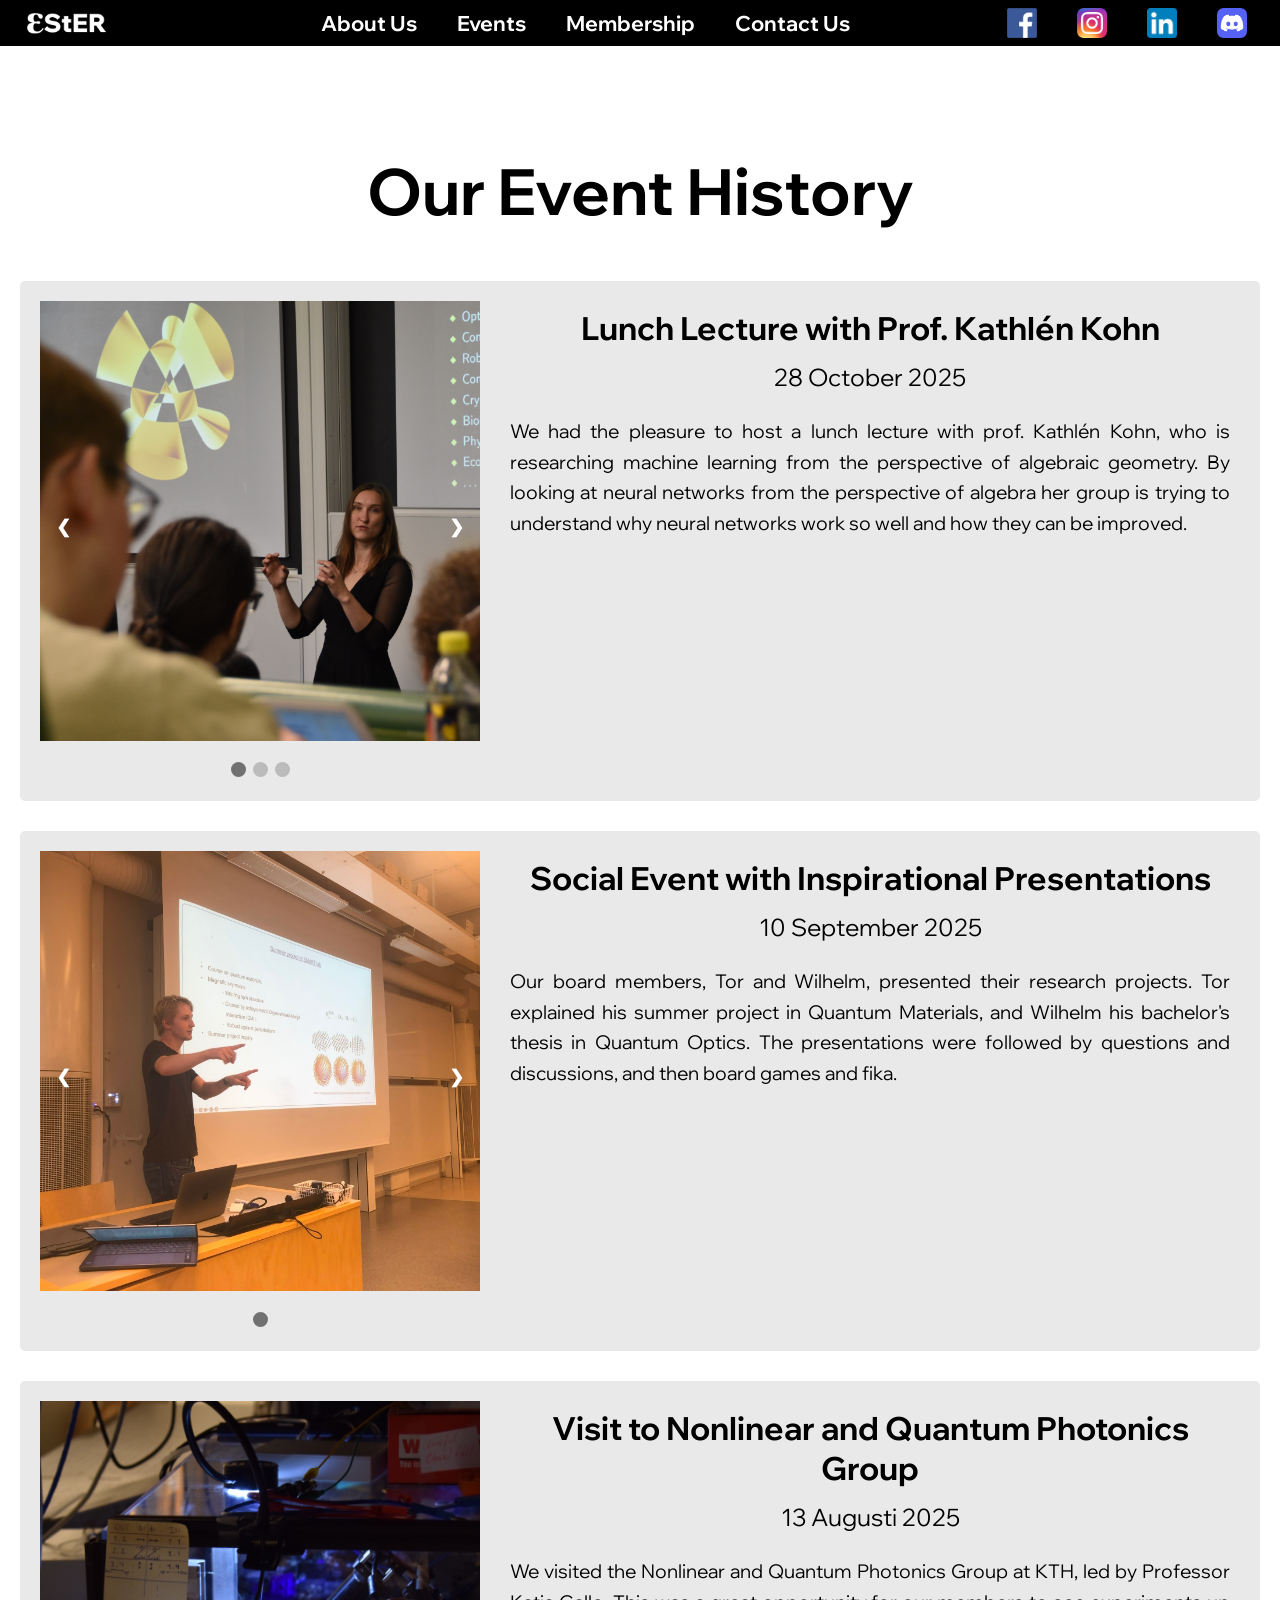
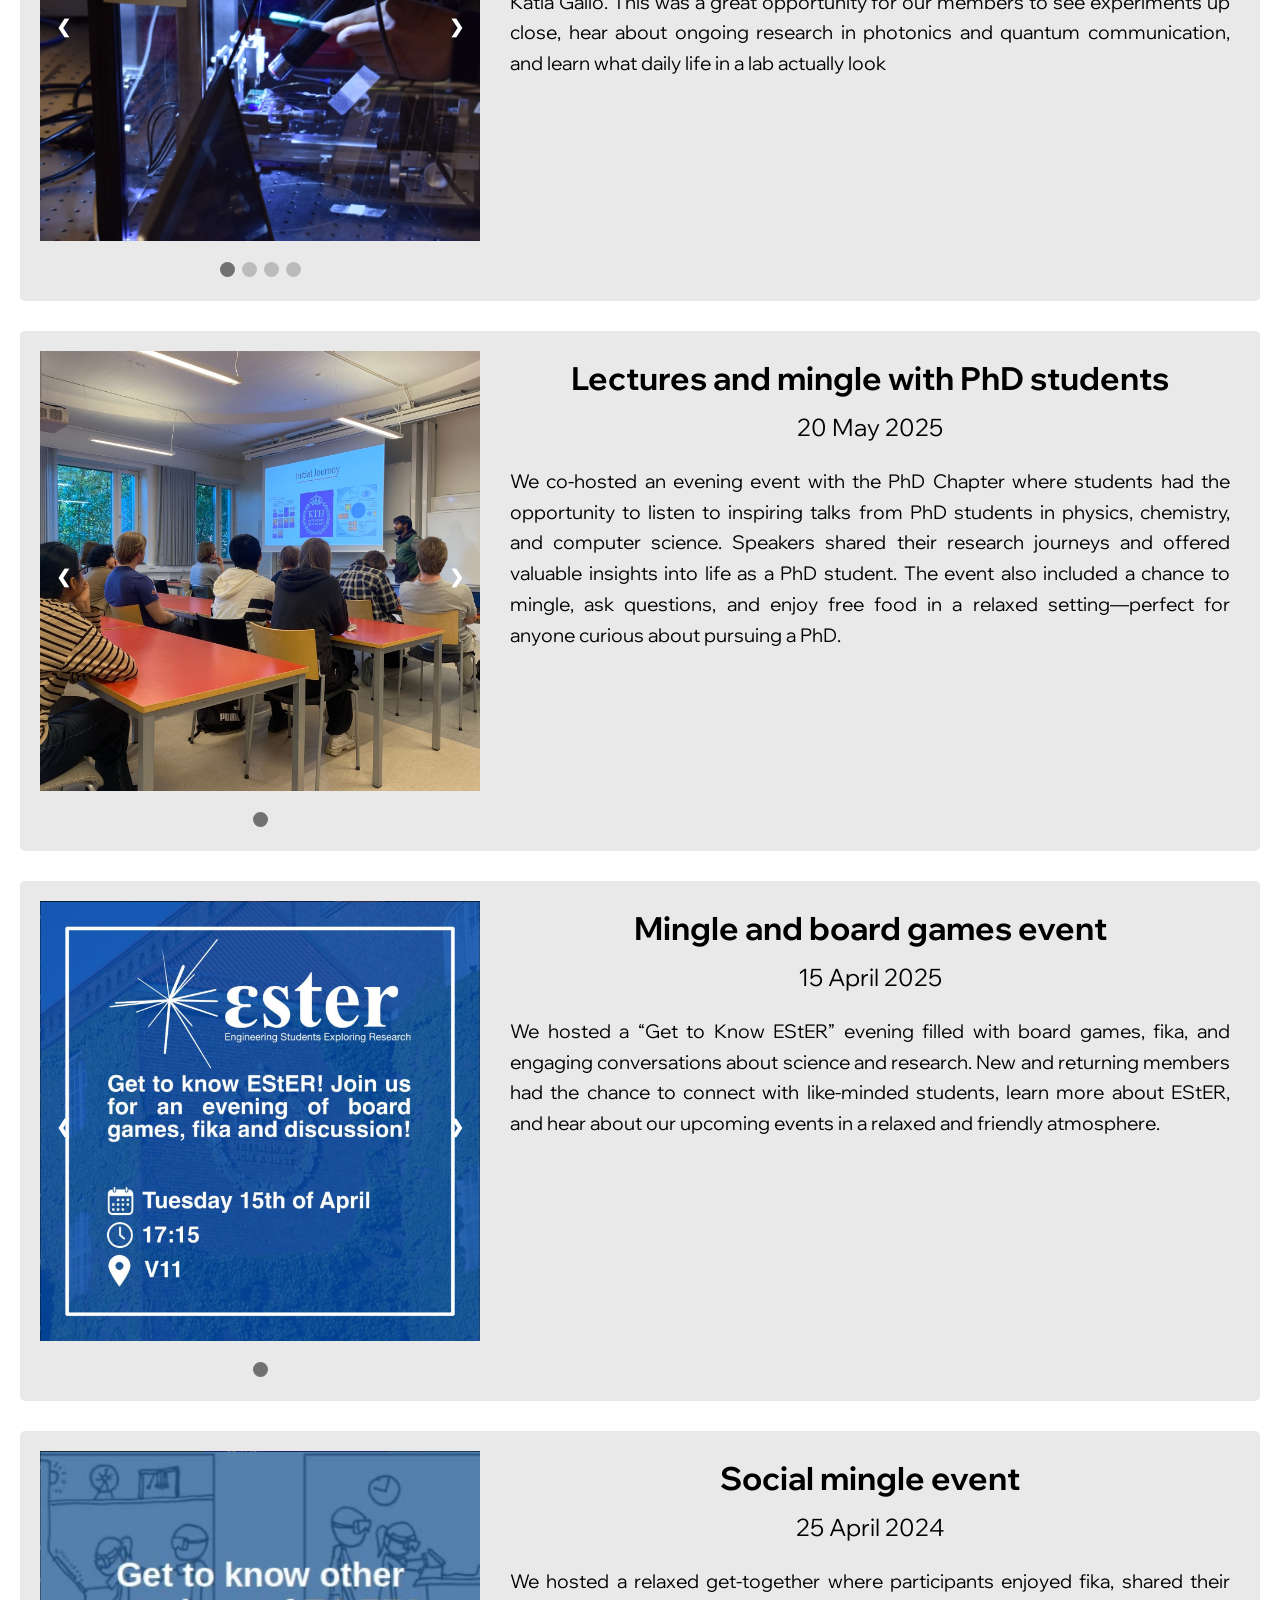
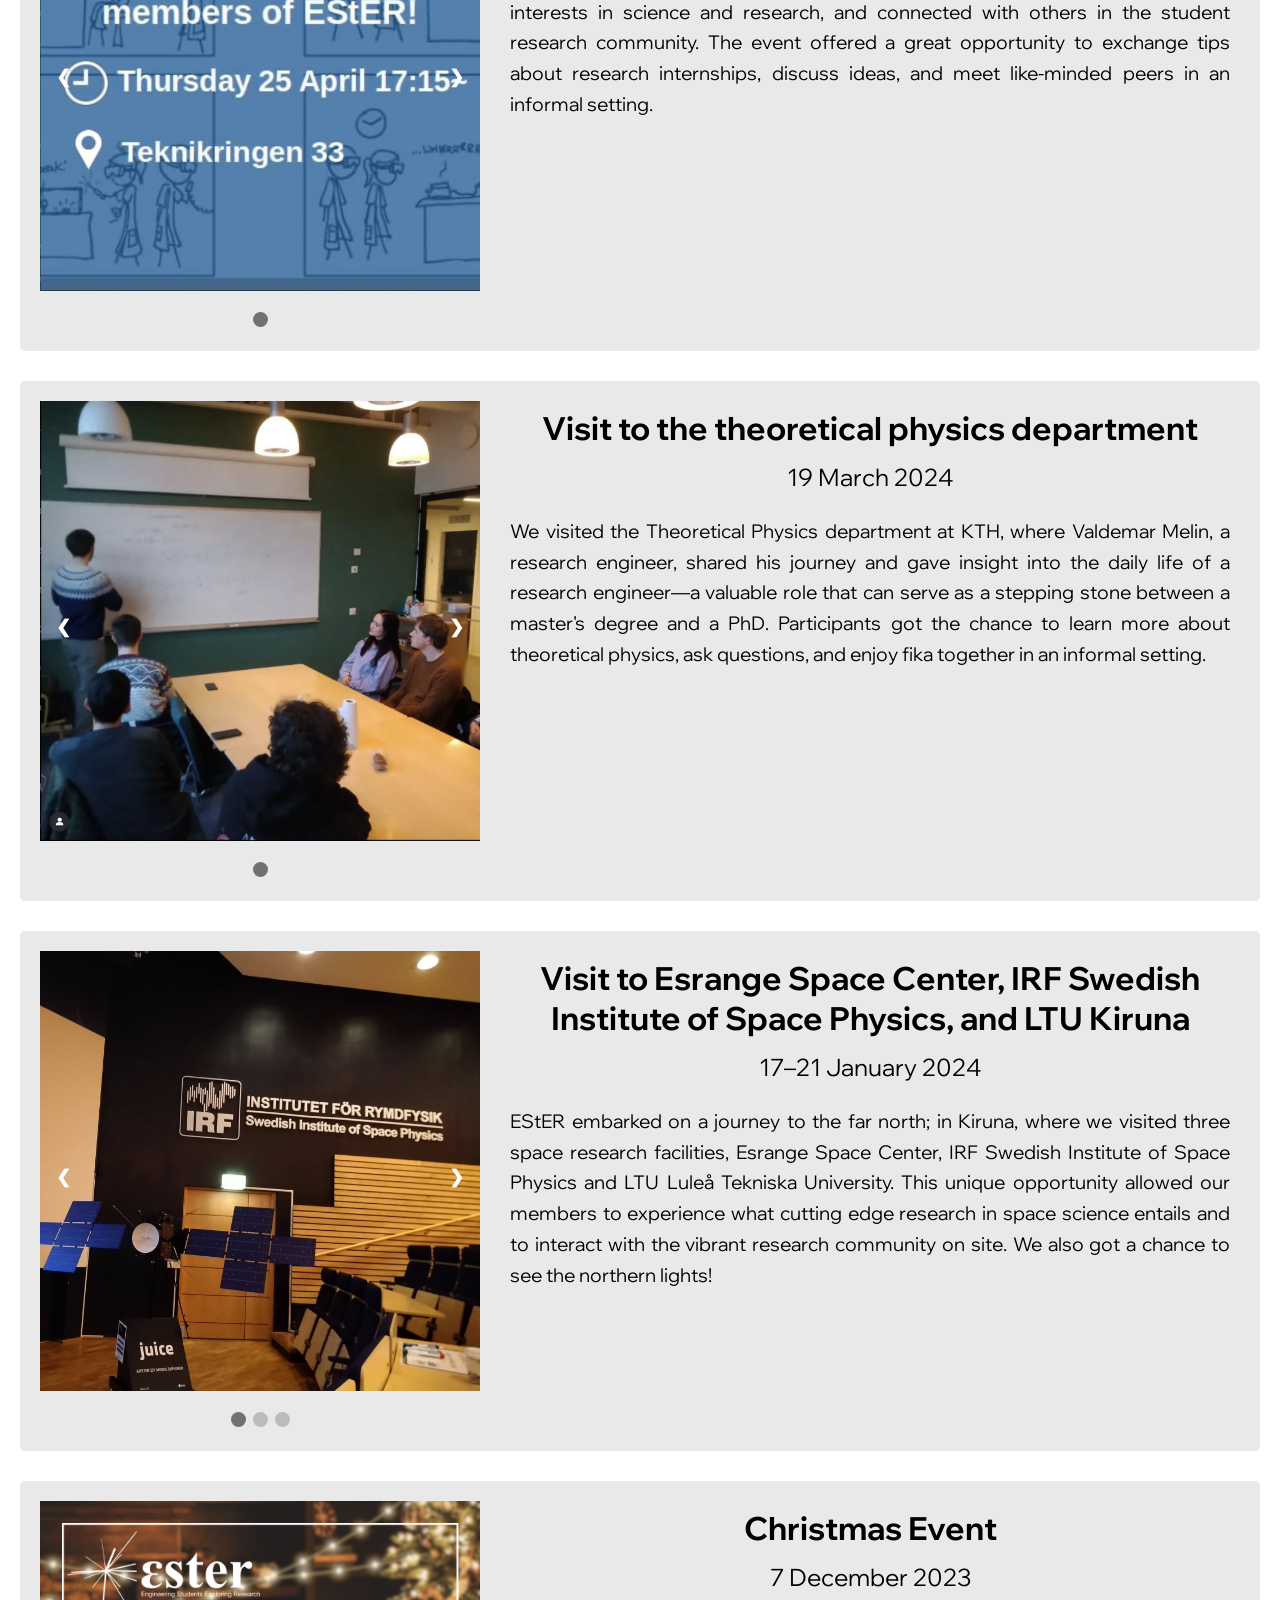
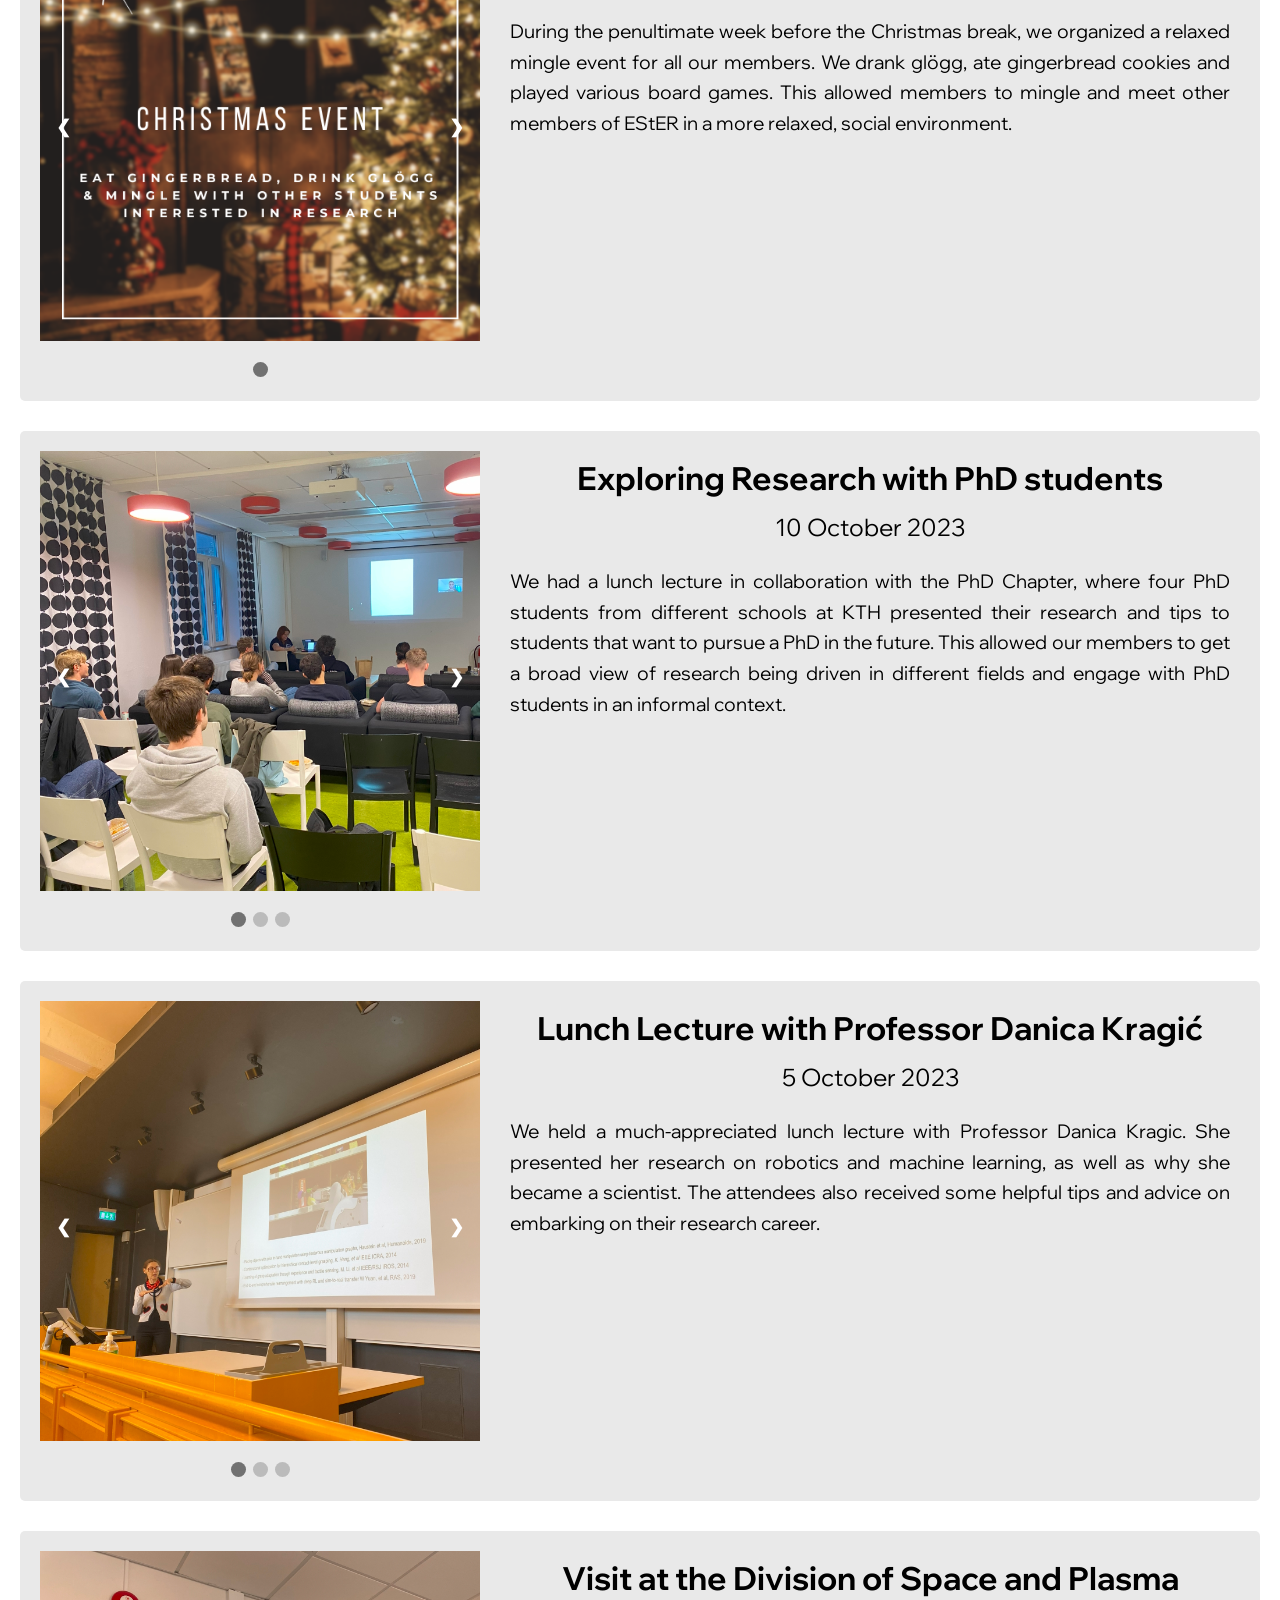
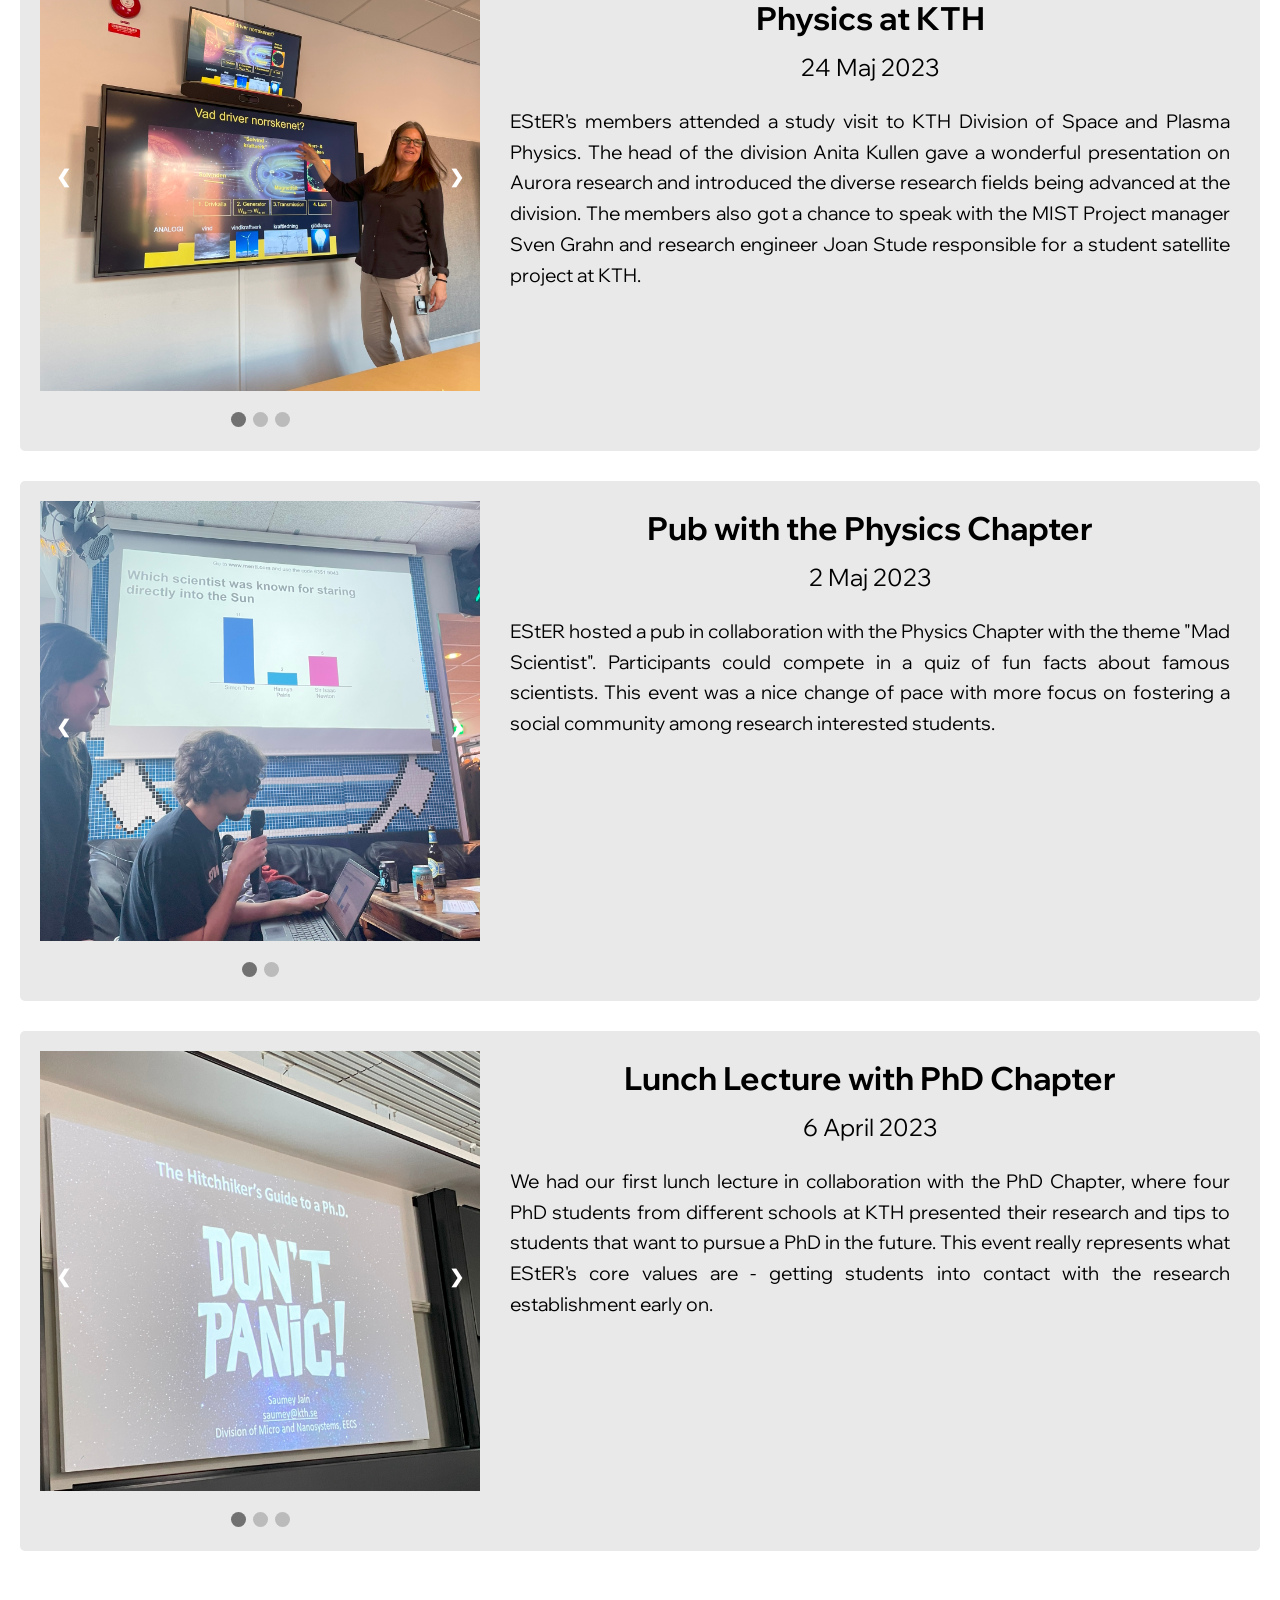
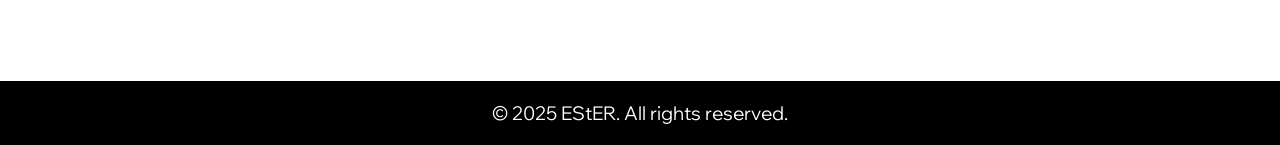
==== commit beffa662: "fixed a bug in the event page" ====
--- a/events.html
+++ b/events.html
@@ -49,7 +49,6 @@
         <!-- Event cards will go here -->
         <!-- Example of an event entry -->
 
-<<<<<<< HEAD
             <article class="event14">
                 <div class="event-content">
                     <div class="event-slideshow">
@@ -57,15 +56,15 @@
                         <div class="slideshow-container">
                             <!-- Full-width images with number and caption text -->
                             <div class="mySlides fade">
-                                <img src="Pictures/Events/KathlenLunchLecture/IN_ZOOMED.JPG" height="400" alt="Event Image 1">
+                                <img src="assets/images/Events/KathlenLunchLecture/IN_ZOOMED.JPG" height="400" alt="Event Image 1">
                             </div>
             
                             <div class="mySlides fade">
-                                <img src="Pictures/Events/KathlenLunchLecture/CLASSROOM.JPG" height="400" alt="Event Image 2">
+                                <img src="assets/images/Events/KathlenLunchLecture/CLASSROOM.JPG" height="400" alt="Event Image 2">
                             </div>
             
                             <div class="mySlides fade">
-                                <img src="Pictures/Events/KathlenLunchLecture/Personal.JPG" height="400" alt="Event Image 3">
+                                <img src="assets/images/Events/KathlenLunchLecture/Personal.JPG" height="400" alt="Event Image 3">
                             </div>
             
                             <!-- Next and previous buttons -->
@@ -89,35 +88,7 @@
                     </div>
                 </div>
             </article>
-
-            <article class="event13">
-                <div class="event-content">
-                    <div class="event-slideshow">
-                        <!-- Slideshow container -->
-                        <div class="slideshow-container">
-                            <!-- Full-width images with number and caption text -->
-                            <div class="mySlides fade">
-                                <img src="Pictures/Events/SocialEvent200910/IMG_TOR.jpg" height="400">
-                            </div>
-                            
-                            <!-- Next and previous buttons -->
-                            <a class="prev" onclick="plusSlides(-1)">&#10094;</a>
-                            <a class="next" onclick="plusSlides(1)">&#10095;</a>
-                        </div>
-                        <br>
             
-                        <!-- The dots/circles -->
-                        <div style="text-align:center">
-                            <span class="dot" onclick="currentSlide(1)"></span> 
-                        </div>
-                    </div>
-                    
-                    <div class="event-details">
-                        <h2>Social Event with Inspirational Presentations</h2>
-                        <p class="event-date">10 September 2025</p>
-                        <p class="event-description">Our board members, Tor and Wilhelm, presented their research projects. Tor explained his summer project in Quantum Materials, and Wilhelm his bachelor's thesis in Quantum Optics. The presentations were followed by questions and discussions, and then board games and fika.</p>
-                    </div>
-=======
         <article class="event13">
           <div class="event-content">
             <div class="event-slideshow">
@@ -127,9 +98,7 @@
                 <div class="mySlides fade">
                   <img
                     src="assets/images/Events/SocialEvent200910/IMG_TOR.jpg"
-                    height="400"
-                  />
->>>>>>> 6c29ead6203e552fd42d024e55d3f3e0950ce045
+                    height="400"/>
                 </div>
 
                 <!-- Next and previous buttons -->
